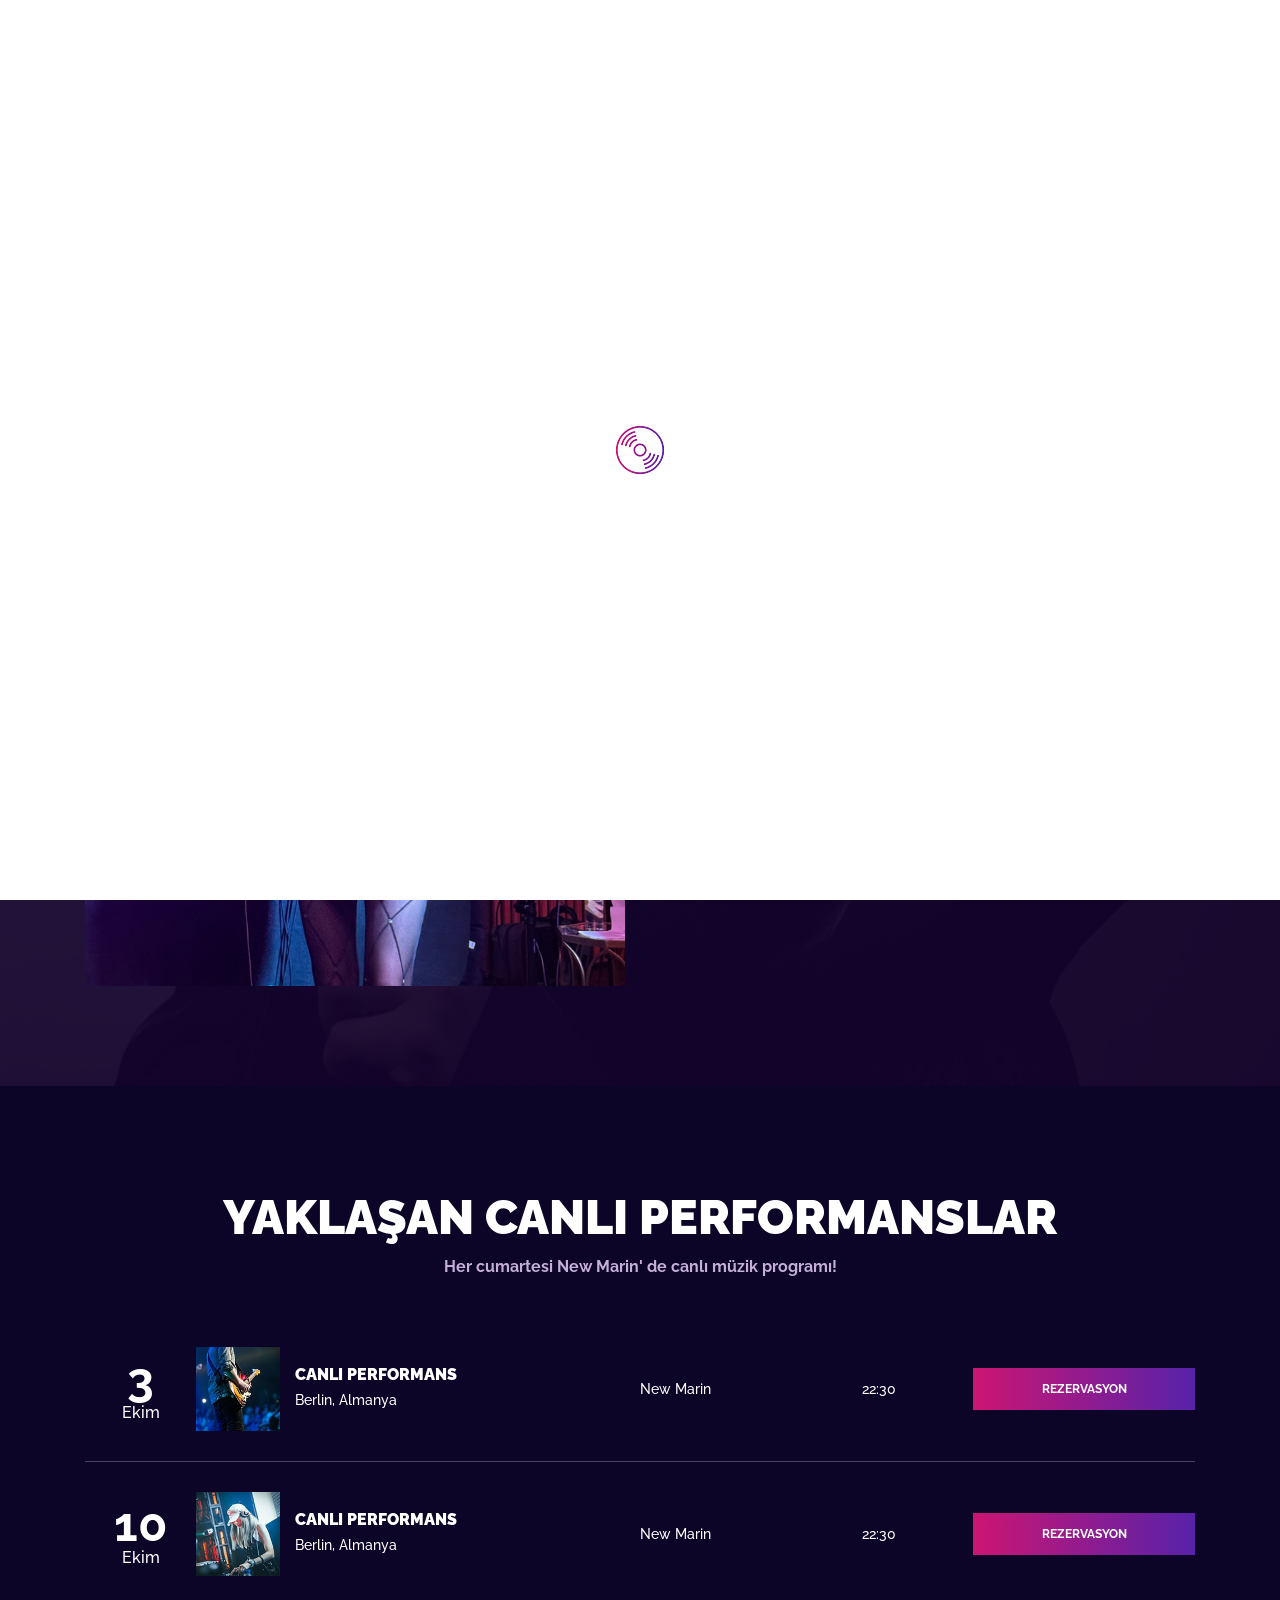
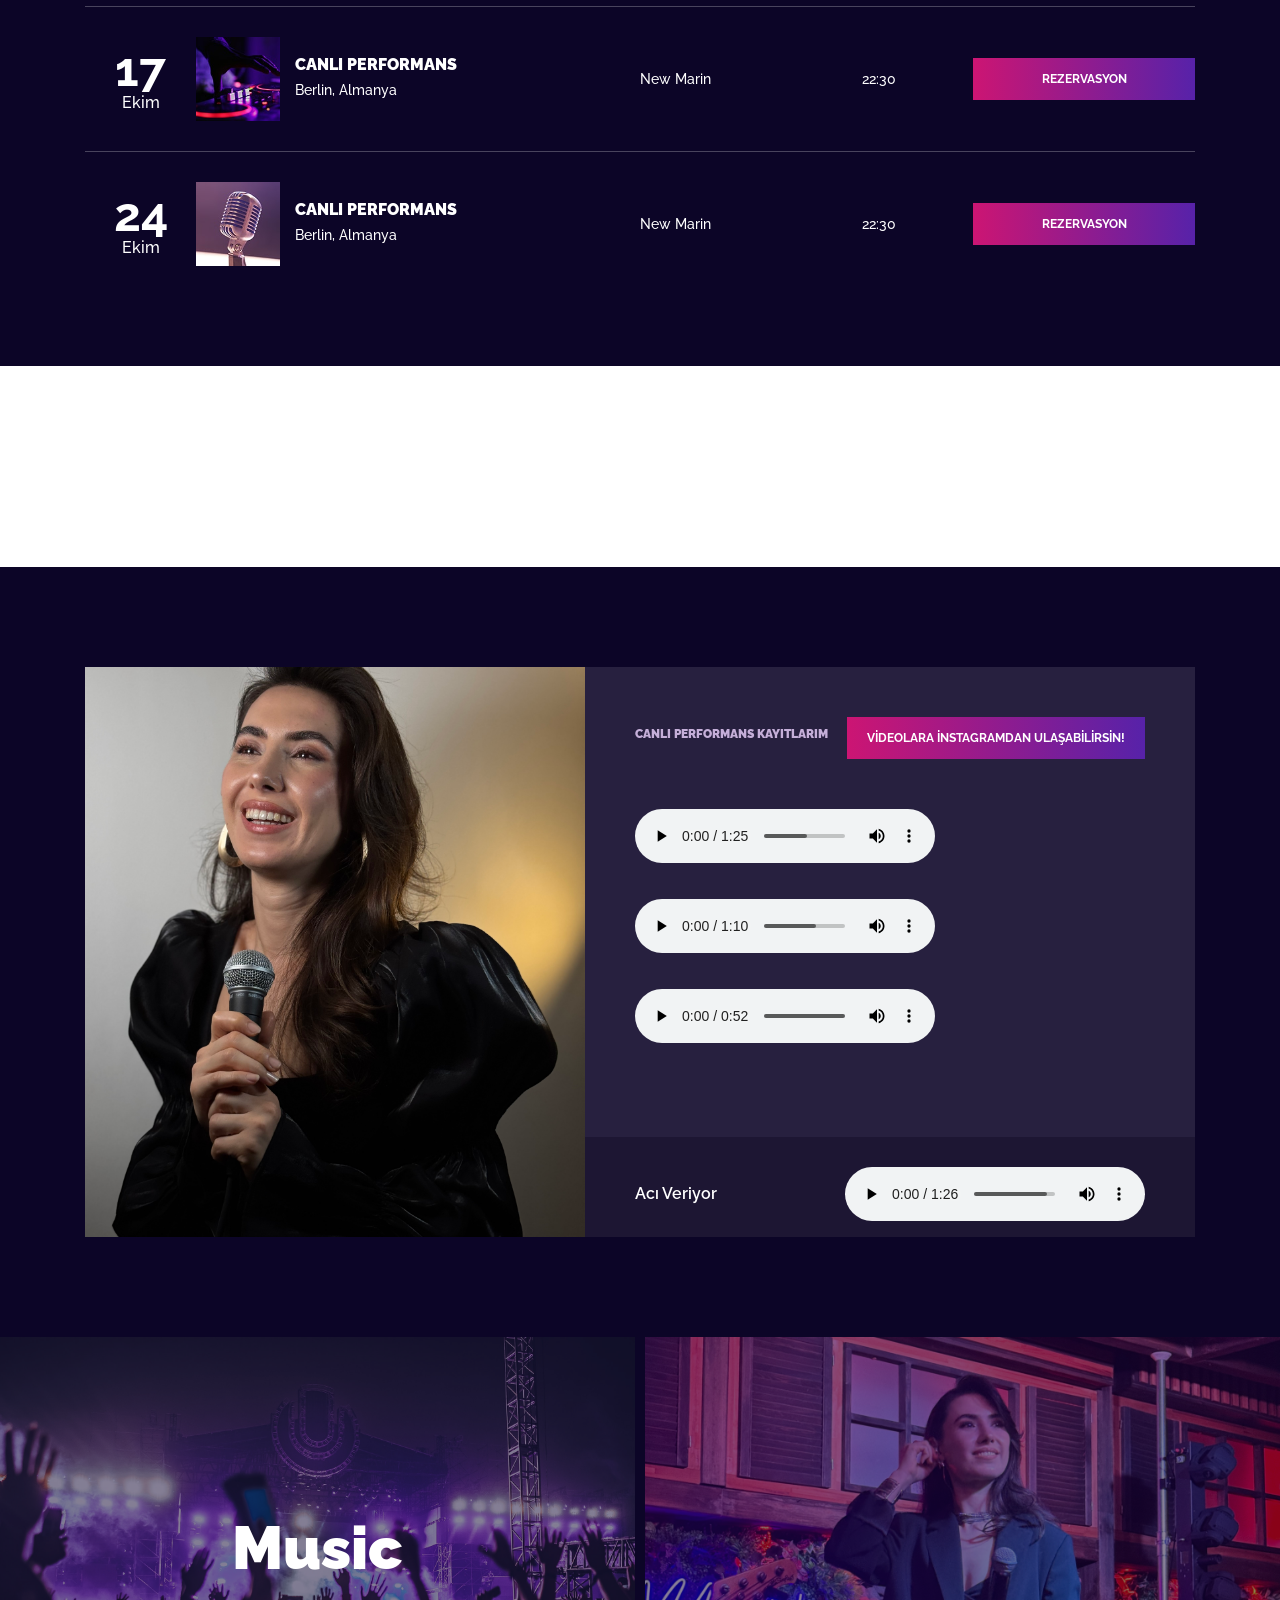
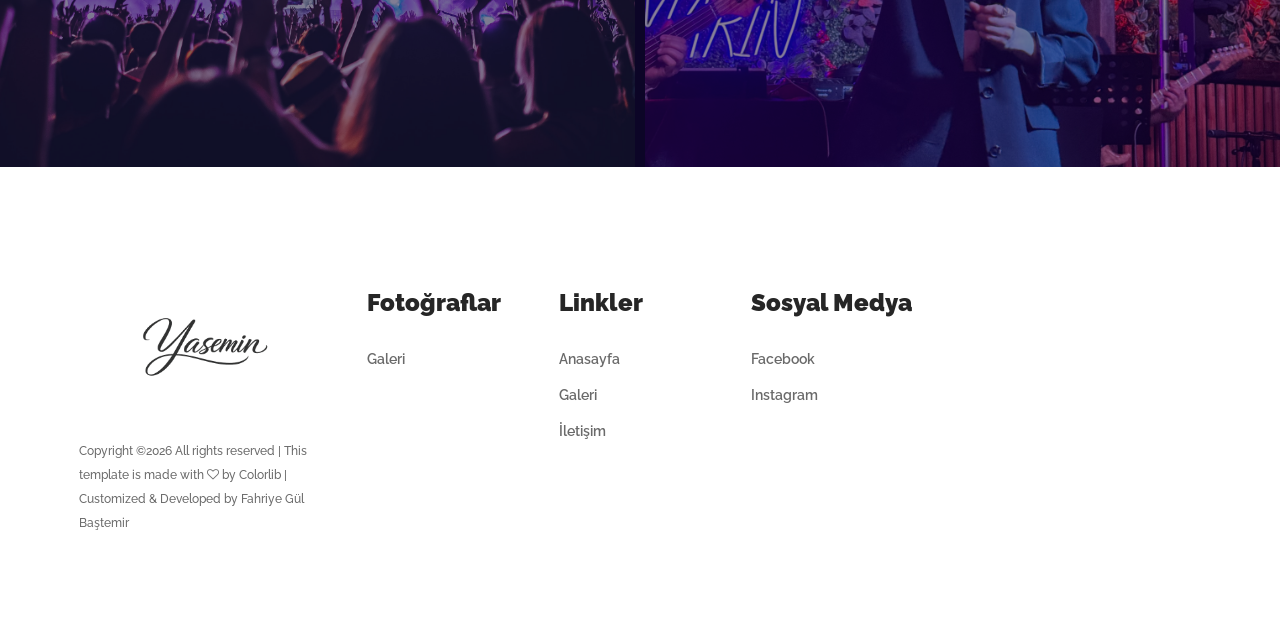
==== index.html @ b17994e8 "Update performance section." ====
<!DOCTYPE html>
<html lang="en">

<head>
    <meta charset="UTF-8">
    <meta name="description" content="">
    <meta http-equiv="X-UA-Compatible" content="IE=edge">
    <meta name="viewport" content="width=device-width, initial-scale=1, shrink-to-fit=no">
    <!-- The above 4 meta tags *must* come first in the head; any other head content must come *after* these tags -->

    <!-- Title -->
    <title>Yasemin - yaseminmusic.com</title>

    <!-- Favicon -->
    <link rel="icon" href="img/core-img/favicon.ico">

    <!-- Core Stylesheet -->
    <link rel="stylesheet" href="style.css">

</head>

<body>
    <!-- ##### Preloader ##### -->
    <div class="preloader d-flex align-items-center justify-content-center">
        <div class="circle-preloader">
            <img src="img/core-img/compact-disc.png" alt="">
        </div>
    </div>

    <!-- ##### Header Area Start ##### -->
    <header class="header-area">
        <!-- Navbar Area -->
        <div class="musica-main-menu">
            <div class="classy-nav-container breakpoint-off">
                <div class="container-fluid">
                    <!-- Menu -->
                    <nav class="classy-navbar justify-content-between" id="musicaNav">

                        <!-- Nav brand -->
                        <a href="index.html" class="nav-brand"><img src="img/core-img/logo.png" alt=""></a>

                        <!-- Navbar Toggler -->
                        <div class="classy-navbar-toggler">
                            <span class="navbarToggler"><span></span><span></span><span></span></span>
                        </div>

                        <!-- Menu -->
                        <div class="classy-menu">

                            <!-- close btn -->
                            <div class="classycloseIcon">
                                <div class="cross-wrap"><span class="top"></span><span class="bottom"></span></div>
                            </div>

                            <!-- Nav Start -->
                            <div class="classynav">
                                <ul>
                                    <li><a href="index.html">Anasayfa</a></li>                               
                                    <li><a href="gallery.html">Galeri</a></li>
                                    <li><a href="contact.html">İletişim</a></li>
                                </ul>

                                <!-- Social Button -->
                                <div class="top-social-info">
                                    <a href="https://www.facebook.com/share/1JrsDWELYU/?mibextid=wwXIfr" target="_blank"><i class="fa fa-facebook" aria-hidden="true"></i></a>
                                    <a href="#"><i class="fa fa-youtube" aria-hidden="true"></i></a>
                                    <a href="https://www.instagram.com/yaseminofficials?igsh=eW03cDE5azkxdW9x" target="_blank"><i class="fa fa-instagram" aria-hidden="true"></i></a>
                                </div>

                            </div>
                            <!-- Nav End -->
                        </div>
                    </nav>
                </div>
            </div>
        </div>
    </header>
    <!-- ##### Header Area End ##### -->

    <!-- ##### Hero Area Start ##### -->
    <section class="hero-area">
        <div class="hero-slides owl-carousel">

            <!-- Single Hero Slide -->
            <div class="single-hero-slide d-flex align-items-center justify-content-center">
                <!-- Slide Img -->
                <div class="slide-img bg-img"
     style="background-image: url(img/bg-img/bg-1.jpg); background-position: 50% 40%;">
</div>

              
                <!-- Big Text -->
                <h2 class="big-text">Yasemin</h2>
            </div>

            <!-- Single Hero Slide -->
            <div class="single-hero-slide d-flex align-items-center justify-content-center">
                <!-- Slide Img -->
                <div class="slide-img bg-img"
                style="background-image: url(img/bg-img/bg-2.jpg); background-position: 50% 10%;"></div>
            
                <!-- Big Text -->
                <h2 class="big-text">Yasemin</h2>
            </div>

            <!-- Single Hero Slide -->
            <div class="single-hero-slide d-flex align-items-center justify-content-center">
                <!-- Slide Img -->
                <div class="slide-img bg-img" style="background-image: url(img/bg-img/bg-3.jpg);"></div>
                <!-- Slide Content -->
                <div class="hero-slides-content text-center">
                    <p data-animation="fadeInUp" data-delay="300ms">yaseminmusic.com</p>
                </div>
                <!-- Big Text -->
                <h2 class="big-text">Yasemin</h2>
            </div>

        </div>
        <!-- bg gradients -->
        <div class="bg-gradients"></div>

        <!-- Slide Down -->
        <div class="slide-down" id="scrollDown">
            <h6>Slide Down</h6>
            <div class="line"></div>
        </div>
    </section>
    <!-- ##### Hero Area End ##### -->

    <!-- ##### About Us Area Start ##### -->
    <div class="about-us-area section-padding-100-0 bg-img bg-overlay" style="background-image: url(img/bg-img/bg-4.jpg);" id="about">
        <div class="container">
            <div class="row">
                <div class="col-12">
                    <div class="section-heading">
                        <h2>Bio</h2>
                        <h6>Müzik benim kendimi ifade etme biçimim <3</h6>
                    </div>
                </div>
            </div>

            <div class="row">
                <!-- About Thumbnail -->
                <div class="col-12 col-lg-6">
                    <div class="about-thumbnail mb-100">
                        <img src="img/bg-img/bg-5.jpg" alt="">
                    </div>
                </div>
                <!-- About Content -->
                <div class="col-12 col-lg-6">
                    <div class="about-content mb-100">
                     <h4>Selam! Ben Yasemin,</h4> 

                        <p>Küçüklüğümden beri şarkı söylemeyi seviyorum ve bu zamanla hayatımın en önemli parçası haline geldi. Uzun zamandır sahne alıyorum ve müzikle iç içe yaşıyorum.</p>
                        <p>Şu anda Almanya/Berlin’de sahne alıyorum ve farklı sahnelerde dinleyiciyle buluşmaya devam ediyorum. Sahnedeyken en çok sevdiğim şey, dinleyenlerle gerçekten bağ kurabilmek. Her sahne benim için farklı bir deneyim ve her seferinde aynı heyecanı yeniden hissediyorum.</p>
                        <p>Müzik, kendimi en iyi ifade edebildiğim yer ve bu yolculukta öğrenmeye, gelişmeye ve paylaşmaya devam ediyorum. Kim bilir, belki bir gün bir sahnede karşılaşırız. :)</p>
                        <img src="img/core-img/signature.png" alt="">
                    </div>
                </div>
            </div>
        </div>
    </div>
    <!-- ##### About Us Area End ##### -->

    <!-- ##### Upcoming Shows Area Start ##### -->
    <div class="upcoming-shows-area section-padding-100">
        <div class="container">
            <div class="row">
                <div class="col-12">
                    <div class="section-heading">
                        <h2>Yaklaşan Canlı Performanslar</h2>
                        <h6>Her cumartesi New Marin' de canlı müzik programı!</h6>
                    </div>
                </div>
            </div>

            <div class="row">
                <div class="col-12">
                    <!-- Upcoming Shows Content -->
                    <div class="upcoming-shows-content">

                        <!-- Single Upcoming Shows -->
                        <div class="single-upcoming-shows d-flex align-items-center flex-wrap">
                            <div class="shows-date">
                                <h2>3 <span>Ekim</span></h2>
                            </div>
                            <div class="shows-desc d-flex align-items-center">
                                <div class="shows-img">
                                    <img src="img/bg-img/s1.jpg" alt="">
                                </div>
                                <div class="shows-name">
                                    <h6>Canlı Performans</h6>
                                    <p>Berlin, Almanya</p>
                                </div>
                            </div>
                            <div class="shows-location">
                                <p>New Marin</p>
                            </div>
                            <div class="shows-time">
                                <p>22:30</p>
                            </div>
                            <div class="buy-tickets">
                                <a target="_blank" href="https://wa.me/491789739328" class="btn musica-btn">Rezervasyon</a>
                            </div>
                        </div>

                        <!-- Single Upcoming Shows -->
                        <div class="single-upcoming-shows d-flex align-items-center flex-wrap">
                            <div class="shows-date">
                                <h2>10 <span>Ekim</span></h2>
                            </div>
                            <div class="shows-desc d-flex align-items-center">
                                <div class="shows-img">
                                    <img src="img/bg-img/s2.jpg" alt="">
                                </div>
                                <div class="shows-name">
                                     <h6>Canlı Performans</h6>
                                    <p>Berlin, Almanya</p>
                                </div>
                            </div>
                            <div class="shows-location">
                                <p>New Marin</p>
                            </div>
                            <div class="shows-time">
                                <p>22:30</p>
                            </div>
                            <div class="buy-tickets">
                                <a target="_blank" href="https://wa.me/491789739328" class="btn musica-btn">Rezervasyon</a>
                            </div>
                        </div>

                        <!-- Single Upcoming Shows -->
                        <div class="single-upcoming-shows d-flex align-items-center flex-wrap">
                            <div class="shows-date">
                                <h2>17 <span>Ekim</span></h2>
                            </div>
                            <div class="shows-desc d-flex align-items-center">
                                <div class="shows-img">
                                    <img src="img/bg-img/s3.jpg" alt="">
                                </div>
                                <div class="shows-name">
                                     <h6>Canlı Performans</h6>
                                    <p>Berlin, Almanya</p>
                                </div>
                            </div>
                            <div class="shows-location">
                                <p>New Marin</p>
                            </div>
                            <div class="shows-time">
                                <p>22:30</p>
                            </div>
                            <div class="buy-tickets">
                                <a target="_blank" href="https://wa.me/491789739328" class="btn musica-btn">Rezervasyon</a>
                            </div>
                        </div>

                        <!-- Single Upcoming Shows -->
                        <div class="single-upcoming-shows d-flex align-items-center flex-wrap">
                            <div class="shows-date">
                                <h2>24 <span>Ekim</span></h2>
                            </div>
                            <div class="shows-desc d-flex align-items-center">
                                <div class="shows-img">
                                    <img src="img/bg-img/s4.jpg" alt="">
                                </div>
                                <div class="shows-name">
                                     <h6>Canlı Performans</h6>
                                    <p>Berlin, Almanya</p>
                                </div>
                            </div>
                            <div class="shows-location">
                                <p>New Marin</p>
                            </div>
                            <div class="shows-time">
                                <p>22:30</p>
                            </div>
                            <div class="buy-tickets">
                                <a target="_blank" href="https://wa.me/491789739328" class="btn musica-btn">Rezervasyon</a>
                            </div>
                        </div>

                    </div>
                </div>
            </div>
        </div>
    </div>
    <!-- ##### Upcoming Shows Area End ##### -->

    <!-- ##### Music Player Area Start ##### -->
    <div class="music-player-area section-padding-100">
        <div class="container-fluid">
            <div class="row">
                <div class="col-12">
                    <div class="music-player-slides owl-carousel">

                        <!-- Single Music Player -->
                        <div class="single-music-player">
                            <img src="img/bg-img/mp1.jpg" alt="">

                            <div class="music-info d-flex justify-content-between">
                                <div class="music-text">
                                    <h5>Yasemin Kaltar Baştemir</h5>
                                    <p>Acı Veriyor</p>
                                </div>
                                <div class="music-play-icon">
                                    <audio preload="auto" controls>
                                    <source src="audio/Acı_Veriyor.mp3">
                                </audio>
                                </div>
                            </div>
                        </div>

                        <!-- Single Music Player -->
                        <div class="single-music-player">
                            <img src="img/bg-img/mp2.jpg" alt="">

                            <div class="music-info d-flex justify-content-between">
                                <div class="music-text">
                                    <h5>Yasemin Kaltar Baştemir</h5>
                                    <p>Nerden Bileceksiniz</p>
                                </div>
                                <div class="music-play-icon">
                                    <audio preload="auto" controls>
                                    <source src="audio/Nerden_Bileceksiniz.mp3">
                                </audio>
                                </div>
                            </div>
                        </div>

                        <!-- Single Music Player -->
                        <div class="single-music-player">
                            <img src="img/bg-img/mp3.jpg" alt="">

                            <div class="music-info d-flex justify-content-between">
                                <div class="music-text">
                                    <h5>Yasemin Kaltar Baştemir</h5>
                                    <p>Gel Barışalım Artık</p>
                                </div>
                                <div class="music-play-icon">
                                    <audio preload="auto" controls>
                                    <source src="audio/Gel_Barisalim_Artik.mp3">
                                </audio>
                                </div>
                            </div>
                        </div>

                    </div>
                </div>
            </div>
        </div>
    </div>
    <!-- ##### Music Player Area End ##### -->

    <!-- ##### Featured Album Area Start ##### -->
    <div class="featured-album-area section-padding-100 clearfix">
        <div class="container">
            <div class="row">
                <div class="col-12">
                    <div class="featured-album-content d-flex flex-wrap">

                        <!-- Album Thumbnail -->
                        <div class="album-thumbnail h-100 bg-img" style="background-image: url(img/bg-img/bg-4.jpg);"></div>

                        <!-- Album Songs -->
                        <div class="album-songs h-100">

                            <!-- Album Info -->
                            <div class="album-info mb-50 d-flex flex-wrap align-items-center justify-content-between">
                                <div class="album-title">
                                    <h6>Canlı Performans Kayıtlarım</h6>
                                   
                                </div>
                                <div class="album-buy-now">
                                    <a href="https://www.instagram.com/yaseminofficials?utm_source=ig_web_button_share_sheet&stkn=ZDNlZDc0MzIxNw==" class="btn musica-btn">VİDEOLARA İNSTAGRAMDAN ULAŞABİLİRSİN!</a>
                                </div>
                            </div>

                            <div class="album-all-songs">

                                <!-- Music Playlist -->
                                <div class="music-playlist">
                                    <!-- Single Song -->
                                    <div class="single-music active">
                                        <h6>Gel Çarem</h6>
                                        <audio preload="auto" controls>
                                            <source src="audio/Gel_Carem.mp3">
                                        </audio>
                                    </div>

                                    <!-- Single Song -->
                                    <div class="single-music">
                                        <h6>El Adamı</h6>
                                        <audio preload="auto" controls>
                                            <source src="audio/El_Adamı.mp3">
                                        </audio>
                                    </div>

                                    <!-- Single Song -->
                                    <div class="single-music">
                                        <h6>Delikanlım</h6>
                                        <audio preload="auto" controls>
                                            <source src="audio/Delikanlım.mp3">
                                        </audio>
                                    </div>

                                    <!-- Single Song -->
                                    <div class="single-music">
                                        <h6>Ah İstanbul</h6>
                                        <audio preload="auto" controls>
                                            <source src="audio/Ah_Istanbul.mp3">
                                        </audio>
                                    </div>

                                    <!-- Single Song -->
                                    <div class="single-music">
                                        <h6>Ada Vapuru</h6>
                                        <audio preload="auto" controls>
                                            <source src="audio/Ada_Vapuru.mp3">
                                        </audio>
                                    </div>

                                    <!-- Single Song -->
                                    <div class="single-music">
                                        <h6>Gel Barışalım Artık</h6>
                                        <audio preload="auto" controls>
                                            <source src="audio/Gel_Barisalim_Artik.mp3">
                                        </audio>
                                    </div>
                                    <!-- Single Song -->
                                    <div class="single-music">
                                        <h6>Nerden Bileceksiniz</h6>
                                        <audio preload="auto" controls>
                                            <source src="audio/Nerden_Bileceksiniz.mp3">
                                        </audio>
                                    </div>

                                    <!-- Single Song -->
                                    <div class="single-music">
                                        <h6>Acı Veriyor</h6>
                                        <audio preload="auto" controls>
                                            <source src="audio/Acı_Veriyor.mp3">
                                        </audio>
                                    </div>

                                    <!-- Single Song -->
                                    <div class="single-music">
                                    
                                    </div>

                                    <!-- Single Song -->
                                    <div class="single-music">
                                        
                                    </div>

                                    <!-- Single Song -->
                                    <div class="single-music">
                                      
                                    </div>

                                    <!-- Single Song -->
                                    <div class="single-music">
                                       
                                    </div>
                                </div>
                            </div>

                            <!-- Now Playing -->
                            <div class="now-playing d-flex flex-wrap align-items-center justify-content-between">
                                <div class="songs-name">
                                    
                                    <h6>Acı Veriyor</h6>
                                </div>
                                <audio preload="auto" controls>
                                    <source src="audio/Acı_Veriyor.mp3">
                                </audio>
                            </div>

                        </div>
                    </div>
                </div>
            </div>
        </div>
    </div>
    <!-- ##### Featured Album Area End ##### -->

    <!-- ##### Music Artists Area Start ##### -->
    <div class="musica-music-artists-area d-flex flex-wrap clearfix">
        <!-- Music Search -->
        <div class="music-search bg-img bg-overlay2 wow fadeInUp" data-wow-delay="300ms" style="background-image: url(img/bg-img/bg-9.jpg);">
            <!-- Content -->
            <div class="music-search-content">
                <h2>Music</h2>
                
            </div>
        </div>

        <!-- Artists Search -->
        <div class="artists-search bg-img bg-overlay2 wow fadeInUp" data-wow-delay="600ms" style="background-image: url(img/bg-img/bg-1.jpg);">
         
        </div>
    </div>
    <!-- ##### Music Artists Area End ##### -->

    <!-- ##### Footer Area Start ##### -->
    <footer class="footer-area section-padding-100-0">
        <div class="container-fluid">
            <div class="row">

                <!-- Footer Widget Area -->
                <div class="col-12 col-md-6 col-xl-3">
                    <div class="footer-widget-area mb-100">
                        <a href="#"><img src="img/core-img/logo2.png" alt=""></a>
                       <p class="copywrite-text">
    <!-- Link back to Colorlib can't be removed. Template is licensed under CC BY 3.0. -->
    Copyright &copy;<script>document.write(new Date().getFullYear());</script>
    All rights reserved | This template is made with
    <i class="fa fa-heart-o" aria-hidden="true"></i> by
    <a href="https://colorlib.com" target="_blank">Colorlib</a>
    | Customized &amp; Developed by
    <a href="https://www.linkedin.com/in/fahriyebastemir"
       target="_blank"
       rel="noopener noreferrer">Fahriye Gül Baştemir</a>
    <!-- Link back to Colorlib can't be removed. Template is licensed under CC BY 3.0. -->
</p>
                    </div>
                </div>

                <!-- Footer Widget Area -->
                <div class="col-12 col-sm-4 col-xl-2">
                    <div class="footer-widget-area mb-100">
                        <div class="widget-title">
                            <h4>Fotoğraflar</h4>
                        </div>
                        <nav>
                            <ul class="footer-nav">
                                <li><a href="gallery.html">Galeri</a></li>
                             
                            </ul>
                        </nav>
                    </div>
                </div>

                <!-- Footer Widget Area -->
                <div class="col-12 col-sm-4 col-xl-2">
                    <div class="footer-widget-area mb-100">
                        <div class="widget-title">
                            <h4>Linkler</h4>
                        </div>
                        <nav>
                            <ul class="footer-nav">
                                <li><a href="index.html">Anasayfa</a></li>
                                <li><a href="gallery.html">Galeri</a></li>
                                <li><a href="contact.html">İletişim</a></li>
                                
                            </ul>
                        </nav>
                    </div>
                </div>

                <!-- Footer Widget Area -->
                <div class="col-12 col-sm-4 col-xl-2">
                    <div class="footer-widget-area mb-100">
                        <div class="widget-title">
                            <h4>Sosyal Medya</h4>
                        </div>
                        <nav>
                            <ul class="footer-nav">
                                <li><a href="https://www.facebook.com/yaseminkaltar1?mibextid=wwXIfr&rdid=EQlAkXFeZASsuU0P&share_url=https%3A%2F%2Fwww.facebook.com%2Fshare%2F1JrsDWELYU%2F%3Fmibextid%3DwwXIfr">Facebook</a></li>
                                <li><a href="https://www.instagram.com/yaseminofficials?igsh=eW03cDE5azkxdW9x">Instagram</a></li>
                            </ul>
                        </nav>
                    </div>
                </div>

                <!-- Footer Widget Area -->
                <div class="col-12 col-md-6 col-xl-3">
                    <div class="footer-widget-area mb-100">
                        <div class="widget-title">
                        </div>
                       
                    </div>
                </div>

            </div>
        </div>
    </footer>
    <!-- ##### Footer Area Start ##### -->

    <!-- ##### All Javascript Script ##### -->
    <!-- jQuery-2.2.4 js -->
    <script src="js/jquery/jquery-2.2.4.min.js"></script>
    <!-- Popper js -->
    <script src="js/bootstrap/popper.min.js"></script>
    <!-- Bootstrap js -->
    <script src="js/bootstrap/bootstrap.min.js"></script>
    <!-- All Plugins js -->
    <script src="js/plugins/plugins.js"></script>
    <!-- Active js -->
    <script src="js/active.js"></script>
</body>

</html>
---- style.css ----
/* [Master Stylesheet - v1.0] */
/* =========== Index of CSS ===========
:: 1.0 Import Fonts
:: 2.0 Import All CSS 
:: 3.0 Base CSS
    :: 3.1.0 Spacing
    :: 3.2.0 Height
    :: 3.3.0 Section Padding
    :: 3.4.0 Section Heading
    :: 3.5.0 Preloader
    :: 3.6.0 Miscellaneous
    :: 3.7.0 ScrollUp
    :: 3.8.0 Musica Button
:: 4.0 Header Area CSS
:: 5.0 Hero Slides Area
:: 6.0 About Us CSS
:: 7.0 Career Timeline CSS
:: 8.0 Upcoming Shows Area CSS
:: 9.0 Featured Shows Area CSS
:: 10.0 Search Your Shows Area CSS
:: 11.0 Music Player Area CSS
:: 12.0 Featured Album Area CSS
:: 13.0 Music Artists Area CSS
:: 14.0 Services Area CSS
:: 15.0 Footer Area CSS
:: 16.0 Breadcumb Area CSS
:: 17.0 CTA Area CSS
:: 18.0 Blog Area CSS
:: 19.0 Skills Area CSS
:: 20.0 Contact Area CSS
:: 21.0 Elements Area CSS
    :: 21.1.0 Single Cool Facts CSS
    :: 21.2.0 Accordians Area CSS
    :: 21.3.0 Tabs Area CSS
*/
/* :: 1.0 Import Fonts */
@import url("https://fonts.googleapis.com/css?family=Allura|Raleway:200,300,400,500,600,700,800,900");
/* :: 2.0 Import All CSS */
@import url(css/bootstrap.min.css);
@import url(css/classy-nav.css);
@import url(css/owl.carousel.min.css);
@import url(css/animate.css);
@import url(css/magnific-popup.css);
@import url(css/font-awesome.min.css);
@import url(css/audioplayer.css);
/* :: 3.0 Base CSS */
* {
  margin: 0;
  padding: 0; }

body {
  font-family: "Raleway", sans-serif;
  font-size: 14px; }

h1,
h2,
h3,
h4,
h5,
h6 {
  font-family: "Raleway", sans-serif;
  color: #262626;
  line-height: 1.3;
  font-weight: 700; }

p {
  font-family: "Raleway", sans-serif;
  color: #6a6a6a;
  font-size: 14px;
  line-height: 2;
  font-weight: 500; }

a,
a:hover,
a:focus {
  -webkit-transition-duration: 500ms;
  transition-duration: 500ms;
  text-decoration: none;
  outline: 0 solid transparent;
  color: #141414;
  font-weight: 600;
  font-size: 14px;
  font-family: "Raleway", sans-serif; }

ul,
ol {
  margin: 0; }
  ul li,
  ol li {
    list-style: none; }

img {
  height: auto;
  max-width: 100%; }

/* :: 3.1.0 Spacing */
.mt-15 {
  margin-top: 15px !important; }

.mt-30 {
  margin-top: 30px !important; }

.mt-50 {
  margin-top: 50px !important; }

.mt-70 {
  margin-top: 70px !important; }

.mt-100 {
  margin-top: 100px !important; }

.mb-15 {
  margin-bottom: 15px !important; }

.mb-30 {
  margin-bottom: 30px !important; }

.mb-50 {
  margin-bottom: 50px !important; }

.mb-70 {
  margin-bottom: 70px !important; }

.mb-100 {
  margin-bottom: 100px !important; }

.ml-15 {
  margin-left: 15px !important; }

.ml-30 {
  margin-left: 30px !important; }

.ml-50 {
  margin-left: 50px !important; }

.mr-15 {
  margin-right: 15px !important; }

.mr-30 {
  margin-right: 30px !important; }

.mr-50 {
  margin-right: 50px !important; }

/* :: 3.2.0 Height */
.height-400 {
  height: 400px !important; }

.height-500 {
  height: 500px !important; }

.height-600 {
  height: 600px !important; }

.height-700 {
  height: 700px !important; }

.height-800 {
  height: 800px !important; }

/* :: 3.3.0 Section Padding */
.section-padding-100 {
  padding-top: 100px;
  padding-bottom: 100px; }

.section-padding-100-0 {
  padding-top: 100px;
  padding-bottom: 0; }

.section-padding-0-100 {
  padding-top: 0;
  padding-bottom: 100px; }

.section-padding-100-70 {
  padding-top: 100px;
  padding-bottom: 70px; }

/* :: 3.4.0 Section Heading */
.section-heading {
  position: relative;
  z-index: 1;
  margin-bottom: 70px;
  text-align: center; }
  .section-heading h2 {
    font-size: 48px;
    color: #ffffff;
    text-transform: uppercase;
    font-weight: 900; }
    @media only screen and (min-width: 992px) and (max-width: 1199px) {
      .section-heading h2 {
        font-size: 40px; } }
    @media only screen and (min-width: 768px) and (max-width: 991px) {
      .section-heading h2 {
        font-size: 36px; } }
    @media only screen and (max-width: 767px) {
      .section-heading h2 {
        font-size: 24px; } }
  .section-heading h6 {
    font-size: 16px;
    margin-bottom: 0;
    color: #c5afd9; }
  .section-heading.dark h2 {
    color: #262626; }
  .section-heading.dark h6 {
    color: #c1c1c1; }

/* :: 3.5.0 Preloader */
.preloader {
  background-color: #ffffff;
  width: 100%;
  height: 100%;
  position: fixed;
  top: 0;
  left: 0;
  right: 0;
  z-index: 9999; }
  .preloader .circle-preloader {
    -webkit-animation: spin 900ms infinite linear;
    animation: spin 900ms infinite linear; }
@-webkit-keyframes spin {
  100% {
    -webkit-transform: rotate(360deg);
    transform: rotate(360deg); } }
@keyframes spin {
  100% {
    -webkit-transform: rotate(360deg);
    transform: rotate(360deg); } }
/* :: 3.6.0 Miscellaneous */
.bg-img {
  background-position: center center;
  background-size: cover;
  background-repeat: no-repeat; }

.bg-white {
  background-color: #ffffff !important; }

.bg-dark {
  background-color: #000000 !important; }

.bg-transparent {
  background-color: transparent !important; }

.font-bold {
  font-weight: 700; }

.font-light {
  font-weight: 300; }

.bg-overlay {
  position: relative;
  z-index: 2;
  background-position: center center;
  background-size: cover; }
  .bg-overlay::after {
    background-color: rgba(21, 4, 48, 0.89);
    position: absolute;
    z-index: -1;
    top: 0;
    left: 0;
    width: 100%;
    height: 100%;
    content: ""; }

.bg-overlay2 {
  position: relative;
  z-index: 2;
  background-position: center center;
  background-size: cover; }
  .bg-overlay2::after {
    background-color: rgba(21, 4, 48, 0.5);
    position: absolute;
    z-index: -1;
    top: 0;
    left: 0;
    width: 100%;
    height: 100%;
    content: ""; }

.bg-fixed {
  background-attachment: fixed !important; }

.bg-gradients {
  position: relative;
  z-index: 1;
  width: 100%;
  height: 5px;
  background: #cc1573;
  background: -webkit-linear-gradient(to right, #cc1573, #5722a9);
  background: linear-gradient(to right, #cc1573, #5722a9); }

/* :: 3.7.0 ScrollUp */
#scrollUp {
  background: #cc1573;
  background: -webkit-linear-gradient(to right, #cc1573, #5722a9);
  background: linear-gradient(to right, #cc1573, #5722a9);
  border-radius: 0;
  bottom: 50px;
  box-shadow: 0 2px 6px 0 rgba(0, 0, 0, 0.3);
  color: #ffffff;
  font-size: 24px;
  height: 40px;
  line-height: 40px;
  right: 50px;
  text-align: center;
  width: 40px;
  -webkit-transition-duration: 500ms;
  transition-duration: 500ms; }

/* :: 3.8.0 Musica Button */
.musica-btn {
  background: #cc1573;
  background: -webkit-linear-gradient(to right, #cc1573, #5722a9);
  background: linear-gradient(to right, #cc1573, #5722a9);
  -webkit-transition-duration: 500ms;
  transition-duration: 500ms;
  position: relative;
  z-index: 1;
  display: inline-block;
  min-width: 133px;
  height: 42px;
  color: #ffffff;
  border: none;
  border-radius: 0;
  padding: 0 20px;
  font-size: 12px;
  line-height: 42px;
  font-weight: 700;
  text-transform: uppercase; }
  .musica-btn:hover, .musica-btn:focus {
    font-size: 12px;
    font-weight: 700;
    box-shadow: 0 0 50px 0 rgba(0, 0, 0, 0.3);
    color: #ffffff; }
  .musica-btn.btn-2 {
    background: #262626; }
    .musica-btn.btn-2:hover, .musica-btn.btn-2:focus {
      background: #bd177a;
      box-shadow: none;
      color: #ffffff; }
  .musica-btn.btn-3 {
    color: #bd177a;
    line-height: 42px;
    padding: 0 15px;
    width: 133px;
    height: 42px;
    border-left: 3px solid #cc1573;
    border-right: 3px solid #5722a9;
    background-position: 0 0, 0 100%;
    background-repeat: no-repeat;
    background-size: 100% 3px;
    background-image: -webkit-linear-gradient(left, #cc1573 0%, #5722a9 100%), -webkit-linear-gradient(left, #cc1573 0%, #5722a9 100%);
    background-image: linear-gradient(to right, #cc1573 0%, #5722a9 100%), linear-gradient(to right, #cc1573 0%, #5722a9 100%); }
    .musica-btn.btn-3::after {
      -webkit-transition-duration: 750ms;
      transition-duration: 750ms;
      color: #ffffff;
      background: #cc1573;
      background: -webkit-linear-gradient(to right, #cc1573, #5722a9);
      background: -webkit-linear-gradient(left, #cc1573, #5722a9);
      background: linear-gradient(to right, #cc1573, #5722a9);
      content: '';
      position: absolute;
      width: 100%;
      height: 100%;
      top: 0;
      left: 0;
      z-index: -1;
      opacity: 0;
      visibility: hidden; }
    .musica-btn.btn-3:hover, .musica-btn.btn-3:focus {
      box-shadow: none;
      color: #ffffff; }
    .musica-btn.btn-3:hover::after, .musica-btn.btn-3:focus::after {
      opacity: 1;
      visibility: visible; }

/* :: 4.0 Header Area CSS */
.header-area {
  position: absolute;
  z-index: 100;
  width: 100%;
  top: 30px;
  left: 0;
  z-index: 1000; }
  .header-area .musica-main-menu {
    position: relative;
    width: 100%;
    height: 85px;
    background-color: transparent;
    padding: 0 5%; }
    @media only screen and (max-width: 767px) {
      .header-area .musica-main-menu {
        height: 70px; } }
    .header-area .musica-main-menu .classy-nav-container {
      background-color: transparent; }
    .header-area .musica-main-menu .classy-navbar {
      background-color: transparent;
      height: 85px;
      padding: 0; }
      @media only screen and (max-width: 767px) {
        .header-area .musica-main-menu .classy-navbar {
          height: 70px; } }
      .header-area .musica-main-menu .classy-navbar .classynav ul li a {
        font-weight: 600;
        text-transform: capitalize;
        color: #ffffff;
        font-size: 16px; }
        @media only screen and (min-width: 992px) and (max-width: 1199px) {
          .header-area .musica-main-menu .classy-navbar .classynav ul li a {
            font-size: 14px;
            padding: 0 10px; } }
        .header-area .musica-main-menu .classy-navbar .classynav ul li a:hover, .header-area .musica-main-menu .classy-navbar .classynav ul li a:focus {
          color: #bd177a; }
        @media only screen and (min-width: 768px) and (max-width: 991px) {
          .header-area .musica-main-menu .classy-navbar .classynav ul li a {
            background-color: #0c0527; } }
        @media only screen and (max-width: 767px) {
          .header-area .musica-main-menu .classy-navbar .classynav ul li a {
            background-color: #0c0527; } }
      .header-area .musica-main-menu .classy-navbar .classynav ul li.megamenu-item > a::after,
      .header-area .musica-main-menu .classy-navbar .classynav ul li.has-down > a::after {
        color: #ffffff; }
      .header-area .musica-main-menu .classy-navbar .classynav ul li ul li a {
        color: #262626; }
        @media only screen and (min-width: 992px) and (max-width: 1199px) {
          .header-area .musica-main-menu .classy-navbar .classynav ul li ul li a {
            padding: 0 15px; } }
        @media only screen and (min-width: 768px) and (max-width: 991px) {
          .header-area .musica-main-menu .classy-navbar .classynav ul li ul li a {
            color: #ffffff; } }
        @media only screen and (max-width: 767px) {
          .header-area .musica-main-menu .classy-navbar .classynav ul li ul li a {
            color: #ffffff; } }
    .header-area .musica-main-menu .top-social-info {
      margin-left: 70px; }
      @media only screen and (min-width: 992px) and (max-width: 1199px) {
        .header-area .musica-main-menu .top-social-info {
          margin-left: 40px; } }
      @media only screen and (min-width: 768px) and (max-width: 991px) {
        .header-area .musica-main-menu .top-social-info {
          margin-left: 0;
          margin-top: 30px; } }
      @media only screen and (max-width: 767px) {
        .header-area .musica-main-menu .top-social-info {
          margin-left: 0;
          margin-top: 30px; } }
      .header-area .musica-main-menu .top-social-info a {
        display: inline-block;
        color: #ffffff;
        padding: 0 10px;
        font-size: 14px; }
        @media only screen and (min-width: 992px) and (max-width: 1199px) {
          .header-area .musica-main-menu .top-social-info a {
            padding: 0 5px; } }
  .header-area .is-sticky .musica-main-menu {
    position: fixed;
    width: 100%;
    height: 85px;
    top: 0;
    left: 0;
    z-index: 9999;
    background-color: #0c0527;
    box-shadow: 0 5px 50px 15px rgba(0, 0, 0, 0.2); }
    @media only screen and (max-width: 767px) {
      .header-area .is-sticky .musica-main-menu {
        height: 70px; } }

.classy-navbar .nav-brand {
  max-width: 130px; }

@media only screen and (min-width: 768px) and (max-width: 991px) {
  .breakpoint-on .classy-navbar .classy-menu {
    background-color: #0c0527; } }
@media only screen and (max-width: 767px) {
  .breakpoint-on .classy-navbar .classy-menu {
    background-color: #0c0527; } }

@media only screen and (min-width: 768px) and (max-width: 991px) {
  .classynav ul li .megamenu .single-mega.cn-col-4 {
    padding: 0; } }
@media only screen and (max-width: 767px) {
  .classynav ul li .megamenu .single-mega.cn-col-4 {
    padding: 0; } }

.classycloseIcon .cross-wrap span {
  background: #ffffff; }

/* :: 5.0 Hero Slides Area */
.hero-area {
  position: relative;
  z-index: 1; }

.slide-down {
  position: absolute;
  bottom: 15px;
  z-index: 100;
  left: 50%;
  -webkit-transform: translateX(-50%);
  transform: translateX(-50%);
  cursor: pointer; }
  .slide-down h6 {
    font-size: 16px;
    color: #ffffff;
    font-weight: 600;
    margin-bottom: 15px; }
  .slide-down .line {
    width: 3px;
    height: 60px;
    margin: 0 auto;
    background-color: #ffffff;
    -webkit-animation: slide_down 2s linear infinite;
    animation: slide_down 2s linear infinite; }

@-webkit-keyframes slide_down {
  0% {
    opacity: 1; }
  50% {
    opacity: 0; }
  100% {
    opacity: 1; } }
@keyframes slide_down {
  0% {
    opacity: 1; }
  50% {
    opacity: 0; }
  100% {
    opacity: 1; } }
.hero-slides {
  position: relative;
  z-index: 1; }

.single-hero-slide {
  width: 100%;
  height: 950px;
  position: relative;
  z-index: 1;
  padding: 0 30px;
  overflow: hidden; }
  @media only screen and (min-width: 992px) and (max-width: 1199px) {
    .single-hero-slide {
      height: 700px; } }
  @media only screen and (min-width: 768px) and (max-width: 991px) {
    .single-hero-slide {
      height: 650px; } }
  @media only screen and (max-width: 767px) {
    .single-hero-slide {
      height: 600px; } }
  .single-hero-slide::after {
    position: absolute;
    width: 100%;
    height: 100%;
    z-index: -5;
    top: 0;
    left: 0;
    background-color: rgba(0, 0, 0, 0.5);
    content: ''; }
  .single-hero-slide .slide-img {
    position: absolute;
    width: 100%;
    height: 100%;
    z-index: -10;
    left: 0;
    right: 0;
    top: 0;
    bottom: 0; }
  .single-hero-slide .big-text {
    position: absolute;
    color: rgba(255, 255, 255, 0.1);
    font-size: 600px;
    z-index: -10;
    margin-bottom: 0; }
    @media only screen and (min-width: 992px) and (max-width: 1199px) {
      .single-hero-slide .big-text {
        font-size: 350px; } }
    @media only screen and (min-width: 768px) and (max-width: 991px) {
      .single-hero-slide .big-text {
        font-size: 300px; } }
    @media only screen and (max-width: 767px) {
      .single-hero-slide .big-text {
        font-size: 120px; } }
  .single-hero-slide .hero-slides-content {
    display: inline-block; }
    .single-hero-slide .hero-slides-content h2 {
      position: relative;
      z-index: 1;
      font-size: 172px;
      color: #ffffff;
      margin-bottom: 0;
      font-weight: 600;
      text-shadow: 18px 0 0 rgba(255, 45, 109, 0.2);
      display: inline-block; }
      @media only screen and (min-width: 768px) and (max-width: 991px) {
        .single-hero-slide .hero-slides-content h2 {
          font-size: 130px; } }
      @media only screen and (max-width: 767px) {
        .single-hero-slide .hero-slides-content h2 {
          font-size: 60px; } }
      .single-hero-slide .hero-slides-content h2 span {
        position: absolute;
        top: 0;
        left: -18px;
        font-size: 172px;
        color: rgba(132, 57, 255, 0.2);
        margin-bottom: 0;
        font-weight: 600;
        text-shadow: none;
        z-index: -5; }
        @media only screen and (min-width: 768px) and (max-width: 991px) {
          .single-hero-slide .hero-slides-content h2 span {
            font-size: 130px; } }
        @media only screen and (max-width: 767px) {
          .single-hero-slide .hero-slides-content h2 span {
            font-size: 60px; } }
    .single-hero-slide .hero-slides-content p {
      text-align: right;
      font-size: 60px;
      margin-top: -70px;
      color: #ffffff;
      font-family: "Allura", cursive; }
      @media only screen and (max-width: 767px) {
        .single-hero-slide .hero-slides-content p {
          font-size: 30px;
          margin-top: -20px; } }

.hero-slides .owl-item.active .single-hero-slide .slide-img {
  -webkit-animation: slide 15s linear infinite;
  animation: slide 15s linear infinite; }

@-webkit-keyframes slide {
  0% {
    -webkit-transform: scale(1);
    transform: scale(1); }
  50% {
    -webkit-transform: scale(1.3);
    transform: scale(1.3); }
  100% {
    -webkit-transform: scale(1);
    transform: scale(1); } }
@keyframes slide {
  0% {
    -webkit-transform: scale(1);
    transform: scale(1); }
  50% {
    -webkit-transform: scale(1.3);
    transform: scale(1.3); }
  100% {
    -webkit-transform: scale(1);
    transform: scale(1); } }
/* :: 6.0 About Us CSS */
.about-content h4 {
  color: #ffffff;
  margin-bottom: 50px; }
.about-content p {
  color: #ffffff; }

.about--content h4 {
  margin-bottom: 35px; }
.about--content .key-notes {
  position: relative;
  z-index: 1;
  margin-top: 50px; }
  .about--content .key-notes li {
    font-weight: 600;
    font-size: 15px;
    color: #6a6a6a;
    margin: 20px 0;
    display: -webkit-box;
    display: -ms-flexbox;
    display: flex; }
    .about--content .key-notes li .check {
      margin-right: 10px;
      -webkit-box-flex: 0;
      -ms-flex: 0 0 30px;
      flex: 0 0 30px;
      max-width: 30px;
      width: 30px; }

/* :: 7.0 Career Timeline CSS */
.career-timeline-area {
  position: relative;
  z-index: 1;
  background-color: #0c0527; }
  .career-timeline-area .first-img {
    position: absolute;
    z-index: -5;
    bottom: 0;
    left: 0; }
  .career-timeline-area .second-img {
    position: absolute;
    z-index: -5;
    right: 0;
    top: 100px; }

.single-timeline-area {
  position: relative;
  z-index: 1;
  margin-bottom: 50px; }
  .single-timeline-area:last-child {
    margin-bottom: 0; }
  .single-timeline-area:nth-child(even) {
    margin-left: 20%; }
    @media only screen and (max-width: 767px) {
      .single-timeline-area:nth-child(even) {
        margin-left: 10%; } }
  .single-timeline-area .timeline-date {
    -webkit-box-flex: 0;
    -ms-flex: 0 0 120px;
    flex: 0 0 120px;
    max-width: 120px;
    width: 120px; }
    @media only screen and (max-width: 767px) {
      .single-timeline-area .timeline-date {
        -webkit-box-flex: 0;
        -ms-flex: 0 0 90px;
        flex: 0 0 90px;
        max-width: 90px;
        width: 90px; } }
    .single-timeline-area .timeline-date h2 {
      font-size: 48px;
      line-height: 1;
      text-align: center;
      color: #bd177a; }
      .single-timeline-area .timeline-date h2 span {
        display: block;
        font-size: 16px;
        color: #ffffff;
        font-weight: 500; }
  .single-timeline-area .timeline-content {
    margin-top: 45px; }
    .single-timeline-area .timeline-content h5 {
      font-size: 18px;
      font-weight: 900;
      color: #ffffff;
      text-transform: uppercase;
      margin-bottom: 15px; }
    .single-timeline-area .timeline-content p {
      margin-bottom: 0;
      color: rgba(255, 255, 255, 0.7); }

.timeline-btn a:hover, .timeline-btn a:focus {
  box-shadow: 0 0 60px rgba(255, 255, 255, 0.5); }

/* :: 8.0 Upcoming Shows Area CSS */
.upcoming-shows-area {
  position: relative;
  z-index: 1;
  background-color: #0c0527; }

.single-upcoming-shows {
  position: relative;
  z-index: 1;
  border-bottom: 1px solid #49445d;
  padding: 30px 0; }
  .single-upcoming-shows:first-child {
    padding-top: 0; }
  .single-upcoming-shows:last-child {
    padding-bottom: 0;
    border-bottom: none; }
  .single-upcoming-shows .shows-date {
    -webkit-box-flex: 0;
    -ms-flex: 0 0 10%;
    flex: 0 0 10%;
    max-width: 10%;
    width: 10%; }
    @media only screen and (max-width: 767px) {
      .single-upcoming-shows .shows-date {
        -webkit-box-flex: 0;
        -ms-flex: 0 0 100%;
        flex: 0 0 100%;
        max-width: 100%;
        width: 100%;
        margin-bottom: 30px; } }
    .single-upcoming-shows .shows-date h2 {
      font-size: 48px;
      color: #ffffff;
      text-align: center;
      margin-bottom: 0;
      line-height: 1; }
      .single-upcoming-shows .shows-date h2 span {
        font-size: 16px;
        color: #ffffff;
        font-weight: 500;
        display: block;
        line-height: 1.3; }
      @media only screen and (min-width: 768px) and (max-width: 991px) {
        .single-upcoming-shows .shows-date h2 {
          font-size: 36px; } }
  .single-upcoming-shows .shows-desc {
    -webkit-box-flex: 0;
    -ms-flex: 0 0 40%;
    flex: 0 0 40%;
    max-width: 40%;
    width: 40%; }
    @media only screen and (max-width: 767px) {
      .single-upcoming-shows .shows-desc {
        -webkit-box-flex: 0;
        -ms-flex: 0 0 100%;
        flex: 0 0 100%;
        max-width: 100%;
        width: 100%;
        margin-bottom: 30px; } }
    .single-upcoming-shows .shows-desc .shows-img {
      -webkit-box-flex: 0;
      -ms-flex: 0 0 84px;
      flex: 0 0 84px;
      max-width: 84px;
      width: 84px;
      margin-right: 15px; }
      @media only screen and (min-width: 768px) and (max-width: 991px) {
        .single-upcoming-shows .shows-desc .shows-img {
          -webkit-box-flex: 0;
          -ms-flex: 0 0 60px;
          flex: 0 0 60px;
          max-width: 60px;
          width: 60px; } }
    .single-upcoming-shows .shows-desc .shows-name h6 {
      font-weight: 900;
      color: #ffffff;
      text-transform: uppercase;
      margin-bottom: 0; }
      @media only screen and (min-width: 768px) and (max-width: 991px) {
        .single-upcoming-shows .shows-desc .shows-name h6 {
          font-size: 13px; } }
    .single-upcoming-shows .shows-desc .shows-name p {
      margin-bottom: 0;
      color: #ffffff; }
  .single-upcoming-shows .shows-location {
    -webkit-box-flex: 0;
    -ms-flex: 0 0 20%;
    flex: 0 0 20%;
    max-width: 20%;
    width: 20%; }
    @media only screen and (max-width: 767px) {
      .single-upcoming-shows .shows-location {
        -webkit-box-flex: 0;
        -ms-flex: 0 0 50%;
        flex: 0 0 50%;
        max-width: 50%;
        width: 50%;
        margin-bottom: 30px;
        text-align: center; } }
    .single-upcoming-shows .shows-location p {
      margin-bottom: 0;
      color: #ffffff; }
  .single-upcoming-shows .shows-time {
    -webkit-box-flex: 0;
    -ms-flex: 0 0 10%;
    flex: 0 0 10%;
    max-width: 10%;
    width: 10%; }
    @media only screen and (max-width: 767px) {
      .single-upcoming-shows .shows-time {
        -webkit-box-flex: 0;
        -ms-flex: 0 0 50%;
        flex: 0 0 50%;
        max-width: 50%;
        width: 50%;
        margin-bottom: 30px;
        text-align: center; } }
    .single-upcoming-shows .shows-time p {
      margin-bottom: 0;
      color: #ffffff; }
  .single-upcoming-shows .buy-tickets {
    -webkit-box-flex: 0;
    -ms-flex: 0 0 20%;
    flex: 0 0 20%;
    max-width: 20%;
    width: 20%; }
    @media only screen and (max-width: 767px) {
      .single-upcoming-shows .buy-tickets {
        -webkit-box-flex: 0;
        -ms-flex: 0 0 100%;
        flex: 0 0 100%;
        max-width: 100%;
        width: 100%; } }
    .single-upcoming-shows .buy-tickets p {
      margin-bottom: 0;
      color: #ffffff; }
    .single-upcoming-shows .buy-tickets a {
      display: block; }
      .single-upcoming-shows .buy-tickets a:hover, .single-upcoming-shows .buy-tickets a:focus {
        box-shadow: 0 0 60px rgba(255, 255, 255, 0.5); }

/* :: 9.0 Featured Shows Area CSS */
.single-featured-shows {
  position: relative;
  z-index: 1;
  overflow: hidden;
  aspect-ratio: 3 / 4; }
  .single-featured-shows img {
    display: block;
    width: 100%;
    height: 100%;
    object-fit: cover;
    object-position: center;
    -webkit-transition-duration: 800ms;
    transition-duration: 800ms; }
  .single-featured-shows .featured-shows-content {
    -webkit-transition-duration: 800ms;
    transition-duration: 800ms;
    position: absolute;
    background-color: #ffffff;
    width: calc(100% - 40px);
    bottom: 20px;
    left: 20px;
    z-index: 99; }
    .single-featured-shows .featured-shows-content .shows-text {
      padding: 20px 24px 10px 24px; }
      .single-featured-shows .featured-shows-content .shows-text h4 {
        -webkit-transition-duration: 500ms;
        transition-duration: 500ms;
        font-weight: 900;
        margin-bottom: 0;
        line-height: 1; }
      .single-featured-shows .featured-shows-content .shows-text p {
        color: #72728c;
        font-style: italic;
        font-size: 14px;
        margin-bottom: 4px; }
      .single-featured-shows .featured-shows-content .shows-text .buy-tickets-btn {
        display: block;
        color: #181818;
        font-size: 14px;
        margin-bottom: 0;
        text-decoration: underline;
        font-style: italic;
        font-weight: 700;
        text-decoration-color: #6a6a6a; }
        .single-featured-shows .featured-shows-content .shows-text .buy-tickets-btn:hover, .single-featured-shows .featured-shows-content .shows-text .buy-tickets-btn:focus {
          color: #bd177a; }
  .single-featured-shows:hover img {
    -webkit-transform: scale(1.1);
    transform: scale(1.1); }
  .single-featured-shows:hover .featured-shows-content {
    bottom: 50px; }
    .single-featured-shows:hover .featured-shows-content .shows-text h4 {
      color: #bd177a; }

.featured-shows-slides {
  position: relative;
  z-index: 1; }
  .featured-shows-slides .owl-prev,
  .featured-shows-slides .owl-next {
    -webkit-transition-duration: 500ms;
    transition-duration: 500ms;
    background: #f3f3f3;
    width: 40px;
    height: 40px;
    font-size: 22px;
    color: #262626;
    line-height: 40px;
    text-align: center;
    position: absolute;
    top: 50%;
    left: -20px;
    margin-top: -20px; }
    @media only screen and (max-width: 767px) {
      .featured-shows-slides .owl-prev,
      .featured-shows-slides .owl-next {
        left: 0; } }
    .featured-shows-slides .owl-prev:hover,
    .featured-shows-slides .owl-next:hover {
      background: #cc1573;
      background: -webkit-linear-gradient(to right, #cc1573, #5722a9);
      background: linear-gradient(to right, #cc1573, #5722a9);
      color: #ffffff; }
  .featured-shows-slides .owl-next {
    left: auto;
    right: -20px; }
    @media only screen and (max-width: 767px) {
      .featured-shows-slides .owl-next {
        right: 0; } }

/* :: 10.0 Search Your Shows Area CSS */
.search-your-shows-area {
  position: relative;
  z-index: 1;
  width: 100%; }

.search-your-shows-content {
  position: relative;
  z-index: 1;
  margin: 200px 7% 250px 7%;
  padding: 60px 30px;
  background: #cc1573;
  background: -webkit-linear-gradient(to right, #cc1573, #5722a9);
  background: linear-gradient(to right, #cc1573, #5722a9);
  opacity: 0.8; }
  @media only screen and (min-width: 992px) and (max-width: 1199px) {
    .search-your-shows-content {
      margin: 50px 5% 100px 5%; } }
  @media only screen and (min-width: 768px) and (max-width: 991px) {
    .search-your-shows-content {
      margin: 50px 3% 50px 3%;
      padding: 40px 15px; } }
  @media only screen and (max-width: 767px) {
    .search-your-shows-content {
      margin: 0 5%;
      padding: 30px 15px; } }
  .search-your-shows-content h2 {
    font-size: 48px;
    color: #ffffff;
    font-weight: 900;
    text-transform: uppercase;
    text-align: center;
    margin-bottom: 50px; }
    @media only screen and (min-width: 768px) and (max-width: 991px) {
      .search-your-shows-content h2 {
        font-size: 36px; } }
    @media only screen and (max-width: 767px) {
      .search-your-shows-content h2 {
        font-size: 30px; } }
  .search-your-shows-content .search-form .form-control {
    padding: 0 20px;
    height: 50px;
    background-color: #ffffff;
    border-radius: 0;
    font-size: 14px;
    font-style: italic;
    border: none;
    width: 170px; }
    @media only screen and (min-width: 992px) and (max-width: 1199px) {
      .search-your-shows-content .search-form .form-control {
        width: 140px; } }
    @media only screen and (min-width: 768px) and (max-width: 991px) {
      .search-your-shows-content .search-form .form-control {
        width: 110px;
        padding: 0 15px;
        font-size: 12px; } }
  .search-your-shows-content .search-form .musica-btn {
    height: 50px; }

/* :: 11.0 Music Player Area CSS */
.music-player-area {
  position: relative;
  z-index: 1;
  padding-left: 5%;
  padding-right: 5%; }
  @media only screen and (max-width: 767px) {
    .music-player-area {
      padding-left: 0;
      padding-right: 0; } }

.single-music-player {
  position: relative;
  z-index: 1;
  overflow: hidden; }
  .single-music-player img {
    -webkit-transition-duration: 1000ms;
    transition-duration: 1000ms; }
  .single-music-player .music-info {
    -webkit-transition-duration: 500ms;
    transition-duration: 500ms;
    width: 100%;
    position: absolute;
    bottom: 0;
    left: 0;
    background-color: rgba(0, 0, 0, 0.74);
    z-index: 10;
    padding: 30px; }
    @media only screen and (max-width: 767px) {
      .single-music-player .music-info {
        padding: 15px; } }
    .single-music-player .music-info h5 {
      font-size: 18px;
      color: #ffffff; }
    .single-music-player .music-info p {
      color: #ffffff;
      margin-bottom: 0;
      line-height: 1; }
  .single-music-player .music-play-icon .audioplayer {
    margin: 0;
    padding: 0;
    width: auto;
    height: auto;
    border: none;
    border-radius: 0;
    background: transparent; }
    .single-music-player .music-play-icon .audioplayer .audioplayer-playpause {
      background-color: #ffffff; }
    .single-music-player .music-play-icon .audioplayer:not(.audioplayer-playing) .audioplayer-playpause a {
      border-top: 10px solid transparent;
      border-right: none;
      border-bottom: 10px solid transparent;
      border-left: 18px solid #000; }
    .single-music-player .music-play-icon .audioplayer .audioplayer-playing .audioplayer-playpause a::before,
    .single-music-player .music-play-icon .audioplayer .audioplayer-playing .audioplayer-playpause a::after {
      background-color: #bd177a; }
    .single-music-player .music-play-icon .audioplayer .audioplayer-bar,
    .single-music-player .music-play-icon .audioplayer .audioplayer-time,
    .single-music-player .music-play-icon .audioplayer .audioplayer-volume {
      display: none !important; }
  .single-music-player:hover .music-info, .single-music-player:focus .music-info {
    background-color: #bd177a; }
  .single-music-player:hover img, .single-music-player:focus img {
    -webkit-transform: scale(1.2);
    transform: scale(1.2); }

/* :: 12.0 Featured Album Area CSS */
.featured-album-area {
  position: relative;
  z-index: 1;
  background-color: #0c0527; }

.featured-album-content {
  position: relative;
  z-index: 2;
  background-color: #27203f;
  width: 100%;
  height: 570px; }
  @media only screen and (max-width: 767px) {
    .featured-album-content {
      height: 1050px; } }
  .featured-album-content .album-all-songs {
    position: relative;
    z-index: 2;
    height: calc(100% - 200px);
    width: 100%;
    overflow-x: hidden;
    overflow-y: scroll; }
    @media only screen and (max-width: 767px) {
      .featured-album-content .album-all-songs {
        height: calc(100% - 385px); } }
    .featured-album-content .album-all-songs .audioplayer {
      margin: 0;
      padding: 0;
      width: auto;
      height: auto;
      border: none;
      border-radius: 0;
      background: transparent;
      -webkit-box-pack: justify;
      -ms-flex-pack: justify;
      justify-content: space-between; }
      .featured-album-content .album-all-songs .audioplayer audio {
        display: none; }
    .featured-album-content .album-all-songs .audioplayer-volume,
    .featured-album-content .album-all-songs .audioplayer-bar,
    .featured-album-content .album-all-songs .audioplayer-time-current {
      display: none; }
    .featured-album-content .album-all-songs .audioplayer:not(.audioplayer-playing) .audioplayer-playpause a {
      border-top: 7px solid transparent;
      border-right: none;
      border-bottom: 7px solid transparent;
      border-left: 12px solid #bd177a; }
    .featured-album-content .album-all-songs .audioplayer-playpause {
      width: auto;
      height: auto; }
    .featured-album-content .album-all-songs .audioplayer-time-duration {
      font-size: 16px;
      color: #ffffff; }
  .featured-album-content .album-thumbnail {
    -webkit-box-flex: 0;
    -ms-flex: 0 0 45%;
    flex: 0 0 45%;
    max-width: 45%;
    width: 45%; }
    @media only screen and (min-width: 768px) and (max-width: 991px) {
      .featured-album-content .album-thumbnail {
        -webkit-box-flex: 0;
        -ms-flex: 0 0 30%;
        flex: 0 0 30%;
        max-width: 30%;
        width: 30%; } }
    @media only screen and (max-width: 767px) {
      .featured-album-content .album-thumbnail {
        -webkit-box-flex: 0;
        -ms-flex: 0 0 100%;
        flex: 0 0 100%;
        max-width: 100%;
        width: 100%;
        height: 200px !important; } }
  .featured-album-content .album-songs {
    -webkit-box-flex: 0;
    -ms-flex: 0 0 55%;
    flex: 0 0 55%;
    max-width: 55%;
    width: 55%;
    position: relative;
    z-index: 10;
    padding: 50px; }
    @media only screen and (min-width: 768px) and (max-width: 991px) {
      .featured-album-content .album-songs {
        -webkit-box-flex: 0;
        -ms-flex: 0 0 70%;
        flex: 0 0 70%;
        max-width: 70%;
        width: 70%; } }
    @media only screen and (max-width: 767px) {
      .featured-album-content .album-songs {
        -webkit-box-flex: 0;
        -ms-flex: 0 0 100%;
        flex: 0 0 100%;
        max-width: 100%;
        width: 100%;
        padding: 30px 15px;
        height: auto !important; } }
    .featured-album-content .album-songs .album-info {
      width: 100%; }
      @media only screen and (max-width: 767px) {
        .featured-album-content .album-songs .album-info .album-title {
          -webkit-box-flex: 0;
          -ms-flex: 0 0 100%;
          flex: 0 0 100%;
          max-width: 100%;
          width: 100%;
          margin-bottom: 30px; } }
      .featured-album-content .album-songs .album-info .album-title h6 {
        font-size: 12px;
        font-weight: 900;
        color: #c5afd9;
        text-transform: uppercase; }
      .featured-album-content .album-songs .album-info .album-title h4 {
        font-size: 24px;
        margin-bottom: 0;
        font-weight: 900;
        color: #ffffff; }
        @media only screen and (min-width: 768px) and (max-width: 991px) {
          .featured-album-content .album-songs .album-info .album-title h4 {
            font-size: 18px; } }
      @media only screen and (max-width: 767px) {
        .featured-album-content .album-songs .album-info .album-buy-now {
          -webkit-box-flex: 0;
          -ms-flex: 0 0 100%;
          flex: 0 0 100%;
          max-width: 100%;
          width: 100%; } }
    .featured-album-content .album-songs .single-music {
      position: relative;
      z-index: 1;
      margin-bottom: 30px; }
      .featured-album-content .album-songs .single-music:last-child {
        margin-bottom: 0; }
      .featured-album-content .album-songs .single-music h6 {
        position: absolute;
        font-weight: 500;
        top: 0;
        color: rgba(255, 255, 255, 0.5);
        right: 60px;
        left: 40px;
        z-index: auto;
        margin-bottom: 0; }
        @media only screen and (min-width: 768px) and (max-width: 991px) {
          .featured-album-content .album-songs .single-music h6 {
            font-size: 14px;
            top: 3px; } }
      .featured-album-content .album-songs .single-music.active h6 {
        color: white; }
    .featured-album-content .album-songs .now-playing {
      position: absolute;
      width: 100%;
      height: 100px;
      bottom: 0;
      left: 0;
      right: 0;
      z-index: 30;
      background-color: #1d1633;
      padding: 30px 50px; }
      @media only screen and (max-width: 767px) {
        .featured-album-content .album-songs .now-playing {
          padding: 30px;
          height: 185px; } }
      @media only screen and (max-width: 767px) {
        .featured-album-content .album-songs .now-playing .songs-name {
          -webkit-box-flex: 0;
          -ms-flex: 0 0 100%;
          flex: 0 0 100%;
          max-width: 100%;
          width: 100%;
          margin-bottom: 30px; } }
      .featured-album-content .album-songs .now-playing .songs-name p {
        font-weight: 900;
        color: rgba(255, 255, 255, 0.5);
        font-size: 12px;
        text-transform: uppercase;
        margin-bottom: 0; }
      .featured-album-content .album-songs .now-playing .songs-name h6 {
        margin-bottom: 0;
        color: #ffffff;
        font-weight: 600; }
        @media only screen and (min-width: 768px) and (max-width: 991px) {
          .featured-album-content .album-songs .now-playing .songs-name h6 {
            font-size: 14px; } }
      .featured-album-content .album-songs .now-playing .audioplayer {
        margin: 0;
        padding: 0;
        width: auto;
        height: auto;
        border: none;
        border-radius: 0;
        background: transparent; }
      .featured-album-content .album-songs .now-playing .audioplayer-volume,
      .featured-album-content .album-songs .now-playing .audioplayer-bar {
        display: none; }
      .featured-album-content .album-songs .now-playing .audioplayer-playpause {
        background-color: #ffffff; }
      .featured-album-content .album-songs .now-playing .audioplayer-time-duration {
        margin-right: 0; }
      .featured-album-content .album-songs .now-playing .audioplayer:not(.audioplayer-playing) .audioplayer-playpause a {
        border-top: 10px solid transparent;
        border-right: none;
        border-bottom: 10px solid transparent;
        border-left: 18px solid #000; }
      .featured-album-content .album-songs .now-playing .audioplayer-time {
        width: 60px;
        font-size: 16px;
        color: #ffffff; }
      .featured-album-content .album-songs .now-playing .audioplayer-playpause {
        margin-right: 70px; }
        @media only screen and (min-width: 992px) and (max-width: 1199px) {
          .featured-album-content .album-songs .now-playing .audioplayer-playpause {
            margin-right: 30px; } }
        @media only screen and (min-width: 768px) and (max-width: 991px) {
          .featured-album-content .album-songs .now-playing .audioplayer-playpause {
            margin-right: 15px; } }
        @media only screen and (max-width: 767px) {
          .featured-album-content .album-songs .now-playing .audioplayer-playpause {
            margin-right: 40px; } }
      .featured-album-content .album-songs .now-playing .audioplayer-time-current {
        position: relative;
        z-index: 1; }
        .featured-album-content .album-songs .now-playing .audioplayer-time-current::after {
          content: '/';
          position: absolute;
          color: #ffffff;
          font-size: 22px;
          top: -2px;
          right: -7px;
          z-index: 1; }

/* :: 13.0 Music Artists Area CSS */
.musica-music-artists-area {
  position: relative;
  z-index: 1;
  background-color: #0c0527; }
  .musica-music-artists-area .music-search {
    position: relative;
    z-index: 1;
    -webkit-box-flex: 0;
    -ms-flex: 0 0 calc(50% - 5px);
    flex: 0 0 calc(50% - 5px);
    max-width: calc(50% - 5px);
    width: calc(50% - 5px);
    margin-right: 5px;
    height: 430px; }
    @media only screen and (max-width: 767px) {
      .musica-music-artists-area .music-search {
        -webkit-box-flex: 0;
        -ms-flex: 0 0 100%;
        flex: 0 0 100%;
        max-width: 100%;
        width: 100%;
        margin-right: 0;
        margin-bottom: 10px;
        height: 350px; } }
    .musica-music-artists-area .music-search .music-search-content {
      position: absolute;
      text-align: center;
      top: 50%;
      left: 50%;
      -webkit-transform: translate(-50%, -50%);
      transform: translate(-50%, -50%);
      z-index: 10; }
      .musica-music-artists-area .music-search .music-search-content h2 {
        color: #ffffff;
        font-size: 60px;
        font-weight: 900; }
        @media only screen and (min-width: 992px) and (max-width: 1199px) {
          .musica-music-artists-area .music-search .music-search-content h2 {
            font-size: 48px; } }
        @media only screen and (min-width: 768px) and (max-width: 991px) {
          .musica-music-artists-area .music-search .music-search-content h2 {
            font-size: 42px; } }
        @media only screen and (max-width: 767px) {
          .musica-music-artists-area .music-search .music-search-content h2 {
            font-size: 30px; } }
      .musica-music-artists-area .music-search .music-search-content h4 {
        font-weight: 600;
        color: #ffffff;
        margin-bottom: 0; }
        @media only screen and (min-width: 768px) and (max-width: 991px) {
          .musica-music-artists-area .music-search .music-search-content h4 {
            font-size: 18px; } }
  .musica-music-artists-area .artists-search {
    position: relative;
    z-index: 1;
    -webkit-box-flex: 0;
    -ms-flex: 0 0 calc(50% - 5px);
    flex: 0 0 calc(50% - 5px);
    max-width: calc(50% - 5px);
    width: calc(50% - 5px);
    margin-left: 5px;
    height: 430px; }
    @media only screen and (max-width: 767px) {
      .musica-music-artists-area .artists-search {
        -webkit-box-flex: 0;
        -ms-flex: 0 0 100%;
        flex: 0 0 100%;
        max-width: 100%;
        width: 100%;
        margin-left: 0;
        height: 350px; } }
    .musica-music-artists-area .artists-search .music-search-content {
      position: absolute;
      text-align: center;
      top: 50%;
      left: 50%;
      -webkit-transform: translate(-50%, -50%);
      transform: translate(-50%, -50%);
      z-index: 10; }
      .musica-music-artists-area .artists-search .music-search-content h2 {
        color: #ffffff;
        font-size: 60px;
        font-weight: 900; }
        @media only screen and (min-width: 992px) and (max-width: 1199px) {
          .musica-music-artists-area .artists-search .music-search-content h2 {
            font-size: 48px; } }
        @media only screen and (min-width: 768px) and (max-width: 991px) {
          .musica-music-artists-area .artists-search .music-search-content h2 {
            font-size: 42px; } }
        @media only screen and (max-width: 767px) {
          .musica-music-artists-area .artists-search .music-search-content h2 {
            font-size: 30px; } }
      .musica-music-artists-area .artists-search .music-search-content h4 {
        font-weight: 600;
        color: #ffffff;
        margin-bottom: 0; }
        @media only screen and (min-width: 768px) and (max-width: 991px) {
          .musica-music-artists-area .artists-search .music-search-content h4 {
            font-size: 18px; } }

/* :: 14.0 Services Area CSS */
.single-service-area .course-title {
  position: relative;
  margin-bottom: 30px; }
  .single-service-area .course-title span {
    background: #cc1573;
    background: -webkit-linear-gradient(to right, #cc1573, #5722a9);
    background: linear-gradient(to right, #cc1573, #5722a9);
    -webkit-background-clip: text;
    -webkit-text-fill-color: transparent;
    font-size: 72px;
    font-weight: 600;
    line-height: 1; }
    @media only screen and (min-width: 992px) and (max-width: 1199px) {
      .single-service-area .course-title span {
        font-size: 48px; } }
    @media only screen and (min-width: 768px) and (max-width: 991px) {
      .single-service-area .course-title span {
        font-size: 36px; } }
    @media only screen and (max-width: 767px) {
      .single-service-area .course-title span {
        font-size: 30px; } }
  .single-service-area .course-title h4 {
    font-size: 24px;
    font-weight: 800;
    margin-bottom: 0;
    margin-left: 20px;
    -webkit-transition-duration: 500ms;
    transition-duration: 500ms; }
.single-service-area p {
  margin-bottom: 0; }

/* :: 15.0 Footer Area CSS */
.footer-area {
  position: relative;
  z-index: 1;
  padding-left: 5%;
  padding-right: 5%; }
  @media only screen and (min-width: 992px) and (max-width: 1199px) {
    .footer-area {
      padding-left: 2%;
      padding-right: 2%; } }
  .footer-area .footer-widget-area .copywrite-text {
    font-size: 12px;
    margin-bottom: 0;
    color: #6a6a6a;
    font-weight: 500; }
    .footer-area .footer-widget-area .copywrite-text a {
      color: #6a6a6a;
      font-size: 12px;
      font-weight: 500; }
      .footer-area .footer-widget-area .copywrite-text a:hover, .footer-area .footer-widget-area .copywrite-text a:focus {
        color: #bd177a; }
  .footer-area .footer-widget-area .widget-title h4 {
    font-size: 24px;
    font-weight: 900;
    margin-bottom: 30px;
    margin-top: 20px;
    text-transform: capitalize; }
  .footer-area .footer-widget-area .footer-nav {
    position: relative;
    z-index: 1; }
    .footer-area .footer-widget-area .footer-nav li a {
      display: block;
      color: #6a6a6a;
      font-size: 14px;
      margin-bottom: 15px;
      font-weight: 600; }
      .footer-area .footer-widget-area .footer-nav li a:hover, .footer-area .footer-widget-area .footer-nav li a:focus {
        color: #bd177a; }
    .footer-area .footer-widget-area .footer-nav li:last-child a {
      margin-bottom: 0; }
  .footer-area .footer-widget-area .subscribe-form {
    position: relative;
    z-index: 1; }
    .footer-area .footer-widget-area .subscribe-form input {
      width: 100%;
      height: 47px;
      background-color: #f3f3f3;
      border: none;
      padding: 0 15px; }
    .footer-area .footer-widget-area .subscribe-form button {
      -webkit-transition-duration: 500ms;
      transition-duration: 500ms;
      background: #cc1573;
      background: -webkit-linear-gradient(to right, #cc1573, #5722a9);
      background: linear-gradient(to right, #cc1573, #5722a9);
      position: absolute;
      z-index: 10;
      top: 0;
      right: 0;
      border: none;
      width: 110px;
      height: 47px;
      text-transform: uppercase;
      font-size: 12px;
      font-weight: 700;
      color: #ffffff;
      cursor: pointer; }
      .footer-area .footer-widget-area .subscribe-form button:hover {
        box-shadow: 0 3px 40px rgba(0, 0, 0, 0.15); }
  @media only screen and (min-width: 992px) and (max-width: 1199px) {
    .footer-area .col-12:first-child {
      -webkit-box-ordinal-group: 11;
      -ms-flex-order: 10;
      order: 10; }
    .footer-area .col-12:last-child {
      -webkit-box-ordinal-group: 31;
      -ms-flex-order: 30;
      order: 30; } }
  @media only screen and (min-width: 768px) and (max-width: 991px) {
    .footer-area .col-12:first-child {
      -webkit-box-ordinal-group: 11;
      -ms-flex-order: 10;
      order: 10; }
    .footer-area .col-12:last-child {
      -webkit-box-ordinal-group: 31;
      -ms-flex-order: 30;
      order: 30; } }

/* :: 16.0 Breadcumb Area CSS */
.breadcumb-area {
  position: relative;
  z-index: 10;
  width: 100%;
  height: 345px; }
  @media only screen and (min-width: 992px) and (max-width: 1199px) {
    .breadcumb-area {
      height: 270px; } }
  @media only screen and (min-width: 768px) and (max-width: 991px) {
    .breadcumb-area {
      height: 250px; } }
  @media only screen and (max-width: 767px) {
    .breadcumb-area {
      height: 220px; } }
  .breadcumb-area .bradcumbContent {
    position: absolute;
    width: 392px;
    height: 78px;
    bottom: -39px;
    left: 50%;
    margin-left: -196px;
    z-index: 100;
    background: #cc1573;
    background: -webkit-linear-gradient(to right, #cc1573, #5722a9);
    background: linear-gradient(to right, #cc1573, #5722a9);
    text-align: center; }
    @media only screen and (max-width: 767px) {
      .breadcumb-area .bradcumbContent {
        width: 280px;
        margin-left: -140px; } }
    .breadcumb-area .bradcumbContent h2 {
      font-size: 36px;
      color: #ffffff;
      margin-bottom: 0;
      line-height: 78px;
      font-weight: 900; }
      @media only screen and (min-width: 768px) and (max-width: 991px) {
        .breadcumb-area .bradcumbContent h2 {
          font-size: 30px; } }
      @media only screen and (max-width: 767px) {
        .breadcumb-area .bradcumbContent h2 {
          font-size: 26px; } }

/* :: 17.0 CTA Area CSS */
.cta-content {
  position: relative;
  z-index: 1; }
  .cta-content .cta-text {
    position: relative;
    z-index: 1;
    margin-right: 50px; }
    @media only screen and (max-width: 767px) {
      .cta-content .cta-text {
        margin-right: 15px; } }
    .cta-content .cta-text h4 {
      color: #ffffff;
      margin-bottom: 0; }
      @media only screen and (max-width: 767px) {
        .cta-content .cta-text h4 {
          font-size: 16px; } }
    .cta-content .cta-text h2 {
      font-size: 60px;
      font-weight: 900;
      color: #ffffff; }
      @media only screen and (min-width: 992px) and (max-width: 1199px) {
        .cta-content .cta-text h2 {
          font-size: 48px; } }
      @media only screen and (min-width: 768px) and (max-width: 991px) {
        .cta-content .cta-text h2 {
          font-size: 36px; } }
      @media only screen and (max-width: 767px) {
        .cta-content .cta-text h2 {
          font-size: 24px; } }
    .cta-content .cta-text h6 {
      font-weight: 600;
      color: #ffffff;
      margin-bottom: 0; }
      @media only screen and (max-width: 767px) {
        .cta-content .cta-text h6 {
          font-size: 14px; } }
    .cta-content .cta-text span {
      font-size: 24px;
      color: #ffffff;
      font-family: "Allura", cursive; }
  .cta-content .cta-btn a:hover, .cta-content .cta-btn a:focus {
    box-shadow: 0 0 60px rgba(255, 255, 255, 0.5); }

/* :: 18.0 Blog Area CSS */
.single-blog-post .blog-post-thumb {
  position: relative;
  z-index: 1; }
.single-blog-post .post-title {
  font-size: 30px;
  display: block;
  margin-bottom: 0;
  font-weight: 900; }
  .single-blog-post .post-title:hover, .single-blog-post .post-title:focus {
    color: #bd177a; }
  @media only screen and (max-width: 767px) {
    .single-blog-post .post-title {
      font-size: 24px;
      margin-bottom: 15px; } }
.single-blog-post .post-meta {
  position: relative;
  z-index: 1;
  margin-bottom: 10px; }
  .single-blog-post .post-meta .post-date p {
    color: #72728c;
    font-style: italic;
    margin-bottom: 0; }
  .single-blog-post .post-meta .comments a {
    color: #181818;
    font-size: 14px;
    margin-bottom: 0;
    text-decoration: underline;
    text-transform: capitalize;
    font-style: italic;
    font-weight: 700;
    text-decoration-color: #6a6a6a; }
.single-blog-post .read-more-btn {
  display: block;
  margin-top: 40px;
  color: #181818;
  font-size: 14px;
  margin-bottom: 0;
  text-decoration: underline;
  font-style: italic;
  font-weight: 700;
  text-decoration-color: #6a6a6a; }
  .single-blog-post .read-more-btn:hover, .single-blog-post .read-more-btn:focus {
    color: #bd177a; }

.musica-pagination-area .pagination .page-item .page-link {
  background-color: transparent;
  display: block;
  padding: 0;
  border: none;
  margin-right: 10px;
  color: #6a6a6a;
  font-size: 16px;
  font-weight: 700; }
  .musica-pagination-area .pagination .page-item .page-link:hover, .musica-pagination-area .pagination .page-item .page-link:focus {
    color: #bd177a; }
.musica-pagination-area .pagination .page-item:first-child .page-link {
  margin-left: 0;
  border-top-left-radius: 0;
  border-bottom-left-radius: 0; }
.musica-pagination-area .pagination .page-item:last-child .page-link {
  border-top-right-radius: 0;
  border-bottom-right-radius: 0; }
.musica-pagination-area .pagination .page-item.active .page-link {
  color: #262626; }

.map-area {
  position: relative;
  z-index: 2; }
  .map-area .map-card {
    overflow: hidden;
    background-color: #262626;
    box-shadow: 0 12px 30px rgba(38, 38, 38, 0.12); }
  .map-area .map-heading {
    display: flex;
    align-items: center;
    justify-content: center;
    gap: 14px;
    min-height: 78px;
    padding: 18px 24px;
    text-align: center; }
    .map-area .map-heading .map-heading-icon {
      color: #bd177a;
      font-size: 22px;
      line-height: 1; }
    .map-area .map-heading h3 {
      margin: 0;
      color: #fff;
      font-size: 21px;
      font-weight: 600;
      letter-spacing: 0.01em; }
  .map-area iframe {
    width: 100%;
    height: 450px;
    border: none;
    margin-bottom: 0; }
    @media only screen and (max-width: 767px) {
      .map-area .map-heading {
        gap: 10px;
        min-height: 70px;
        padding: 16px 18px; }
        .map-area .map-heading h3 {
          font-size: 17px;
          line-height: 1.35; }
      .map-area iframe {
        height: 300px; } }

/* :: 19.0 Skills Area CSS */
.single-skils-area {
  position: relative;
  z-index: 1;
  text-align: center; }
  .single-skils-area .circle {
    position: relative;
    z-index: 10;
    margin-bottom: 15px; }
  .single-skils-area .skills-text {
    position: absolute;
    top: 50%;
    left: 50%;
    text-align: center;
    -webkit-transform: translate(-50%, -50%);
    transform: translate(-50%, -50%); }
    .single-skils-area .skills-text span {
      font-size: 24px;
      color: #262626;
      font-weight: 500; }
  .single-skils-area h5 {
    font-size: 22px; }
  .single-skils-area p {
    margin-bottom: 0;
    font-size: 16px;
    color: #6a6a6a; }

/* :: 20.0 Contact Area CSS */
.contact-content {
  position: relative;
  z-index: 2; }
  .contact-content.contact-content-centered {
    margin-left: auto;
    margin-right: auto;
    max-width: 700px;
    width: 100%;
    text-align: center; }
    .contact-content.contact-content-centered > a img {
      max-width: 180px;
      height: auto;
      display: block;
      margin: 0 auto 20px; }
    .contact-content.contact-content-centered .contact-copywrite-text {
      margin-top: 12px;
      margin-bottom: 0;
      color: #7b7b7b;
      font-size: 12px;
      line-height: 1.9;
      letter-spacing: 0.02em;
      font-weight: 500; }
      .contact-content.contact-content-centered .contact-copywrite-text .divider {
        margin: 0 8px;
        color: #c4c4c4; }
      .contact-content.contact-content-centered .contact-copywrite-text .credit-line {
        display: block;
        margin-top: 2px; }
      .contact-content.contact-content-centered .contact-copywrite-text .credit-line a {
        white-space: nowrap; }
      .contact-content.contact-content-centered .contact-copywrite-text a {
        color: #bd177a;
        font-weight: 600; }
      .contact-content.contact-content-centered .contact-copywrite-text .fa-heart-o {
        color: #bd177a;
        margin: 0 3px; }
    .contact-content.contact-content-centered .single-contact-info {
      margin-left: auto;
      margin-right: auto;
      width: fit-content;
      display: inline-flex;
      justify-content: center; }
    .contact-content.contact-content-centered .contact-details-heading {
      margin: 46px auto 26px;
      text-align: center; }
      .contact-content.contact-content-centered .contact-details-heading .contact-details-kicker {
        display: block;
        margin-bottom: 6px;
        color: #bd177a;
        font-size: 11px;
        font-weight: 700;
        letter-spacing: 0.18em;
        text-transform: uppercase; }
      .contact-content.contact-content-centered .contact-details-heading h5 {
        margin: 0;
        color: #2f2f2f;
        font-size: 24px;
        font-weight: 700; }
  .contact-content .contact-social-info {
    margin-bottom: 40px; }
    .contact-content .contact-social-info a {
      display: inline-block;
      margin-right: 50px; }
      .contact-content .contact-social-info a:hover, .contact-content .contact-social-info a:focus {
        color: #bd177a; }
      @media only screen and (max-width: 767px) {
        .contact-content .contact-social-info a {
          margin-right: 20px; } }
  .contact-content .single-contact-info {
    position: relative;
    margin-bottom: 30px; }
    .contact-content .single-contact-info:last-child {
      margin-bottom: 0; }
    .contact-content .single-contact-info .icon {
      -webkit-box-flex: 0;
      -ms-flex: 0 0 50px;
      flex: 0 0 50px;
      max-width: 50px;
      width: 50px; }
    .contact-content .single-contact-info .icon i {
      color: #25d366;
      font-size: 25px; }
    .contact-content .single-contact-info:last-child .icon i {
      color: #bd177a; }
    .contact-content .single-contact-info .contact-detail-list h6 {
      margin-bottom: 8px; }
    .contact-content .single-contact-info .contact-detail-list h6:last-child {
      margin-bottom: 0; }
    .contact-content .single-contact-info .contact-phone-link {
      color: inherit;
      display: block;
      transition: color 300ms ease; }
    .contact-content .single-contact-info .contact-phone-link:hover,
    .contact-content .single-contact-info .contact-phone-link:focus {
      color: #25d366; }
  .contact-content .contact-form-area .form-control {
    position: relative;
    z-index: 2;
    height: 45px;
    width: 100%;
    background-color: #f3f3f3;
    font-size: 12px;
    margin-bottom: 15px;
    border: none;
    border-radius: 0;
    padding: 15px 30px;
    font-style: italic;
    font-weight: 700;
    color: #bbbbbb;
    border-bottom: 2px solid transparent;
    -webkit-transition-duration: 500ms;
    transition-duration: 500ms; }
    .contact-content .contact-form-area .form-control:focus {
      box-shadow: none;
      border-bottom: 2px solid #bd177a; }
  .contact-content .contact-form-area textarea.form-control {
    height: 180px; }

@media only screen and (max-width: 767px) {
  .contact-content.contact-content-centered {
    max-width: 100%;
    padding-left: 15px;
    padding-right: 15px; }
  .contact-content .single-contact-info {
    -webkit-box-pack: center;
    -ms-flex-pack: center;
    justify-content: center; }
}

/* :: 21.0 Elements Area CSS */
.elements-title h2 {
  font-weight: 900;
  font-size: 30px; }
  @media only screen and (max-width: 767px) {
    .elements-title h2 {
      font-size: 24px; } }

/* :: 21.1.0 Single Cool Facts CSS */
.single-cool-fact {
  position: relative;
  z-index: 1; }
  .single-cool-fact .scf-icon {
    -webkit-box-flex: 0;
    -ms-flex: 0 0 90px;
    flex: 0 0 90px;
    max-width: 90px;
    width: 90px; }
  .single-cool-fact .scf-text h2 {
    font-size: 60px;
    margin-bottom: 0;
    font-weight: 600;
    color: #262626; }
    @media only screen and (min-width: 992px) and (max-width: 1199px) {
      .single-cool-fact .scf-text h2 {
        font-size: 48px; } }
    @media only screen and (min-width: 768px) and (max-width: 991px) {
      .single-cool-fact .scf-text h2 {
        font-size: 36px; } }
    @media only screen and (max-width: 767px) {
      .single-cool-fact .scf-text h2 {
        font-size: 36px; } }
  .single-cool-fact .scf-text p {
    font-size: 16px;
    margin-bottom: 0;
    color: #6a6a6a;
    line-height: 1; }

/* :: 21.2.0 Accordians Area CSS */
.single-accordion.panel {
  background-color: #ffffff;
  border: 0 solid transparent;
  border-radius: 4px;
  box-shadow: 0 0 0 transparent;
  margin-bottom: 15px; }
.single-accordion:last-of-type {
  margin-bottom: 0; }
.single-accordion h6 {
  margin-bottom: 0; }
  .single-accordion h6 a {
    background: #cc1573;
    background: -webkit-linear-gradient(to right, #cc1573, #5722a9);
    background: linear-gradient(to right, #cc1573, #5722a9);
    border-radius: 0;
    color: #ffffff;
    display: block;
    margin: 0;
    padding: 20px 70px 20px 30px;
    position: relative;
    font-size: 14px;
    text-transform: capitalize; }
    .single-accordion h6 a span {
      background: transparent;
      -webkit-transition-duration: 500ms;
      transition-duration: 500ms;
      font-size: 10px;
      position: absolute;
      right: 0;
      text-align: center;
      top: 0;
      width: 58px;
      height: 100%;
      color: #ffffff;
      line-height: 58px; }
      .single-accordion h6 a span.accor-open {
        opacity: 0; }
    .single-accordion h6 a.collapsed {
      -webkit-transition-duration: 500ms;
      transition-duration: 500ms;
      background: #f3f3f3;
      color: #6a6a6a; }
      .single-accordion h6 a.collapsed span {
        background: #cc1573;
        background: -webkit-linear-gradient(to right, #cc1573, #5722a9);
        background: linear-gradient(to right, #cc1573, #5722a9); }
        .single-accordion h6 a.collapsed span.accor-close {
          opacity: 0; }
        .single-accordion h6 a.collapsed span.accor-open {
          opacity: 1; }
.single-accordion .accordion-content {
  border-top: 0 solid transparent;
  box-shadow: none; }
  .single-accordion .accordion-content p {
    padding: 20px 15px 5px;
    margin-bottom: 0; }

/* :: 21.3.0 Tabs Area CSS */
.musica-tabs-content {
  position: relative;
  z-index: 1; }
  .musica-tabs-content .nav-tabs {
    border-bottom: none;
    margin-bottom: 15px; }
    .musica-tabs-content .nav-tabs .nav-link {
      background-color: #f3f3f3;
      padding: 0 20px;
      height: 58px;
      line-height: 58px;
      color: #6a6a6a;
      margin: 0 2px;
      border: none;
      border-radius: 0; }
      @media only screen and (min-width: 992px) and (max-width: 1199px) {
        .musica-tabs-content .nav-tabs .nav-link {
          padding: 0 15px; } }
      @media only screen and (max-width: 767px) {
        .musica-tabs-content .nav-tabs .nav-link {
          padding: 0 15px;
          font-size: 12px; } }
      @media only screen and (min-width: 480px) and (max-width: 767px) {
        .musica-tabs-content .nav-tabs .nav-link {
          padding: 0 15px; } }
      .musica-tabs-content .nav-tabs .nav-link.active {
        background: #cc1573;
        background: -webkit-linear-gradient(to right, #cc1573, #5722a9);
        background: linear-gradient(to right, #cc1573, #5722a9);
        color: #ffffff; }
  .musica-tabs-content .musica-tab-text p span {
    font-size: 36px;
    font-weight: 700;
    margin-right: 15px;
    color: #bd177a; }
  .musica-tabs-content .tab-content h6 {
    font-size: 18px; }

/* ====== The End ====== */

/*# sourceMappingURL=style.css.map */
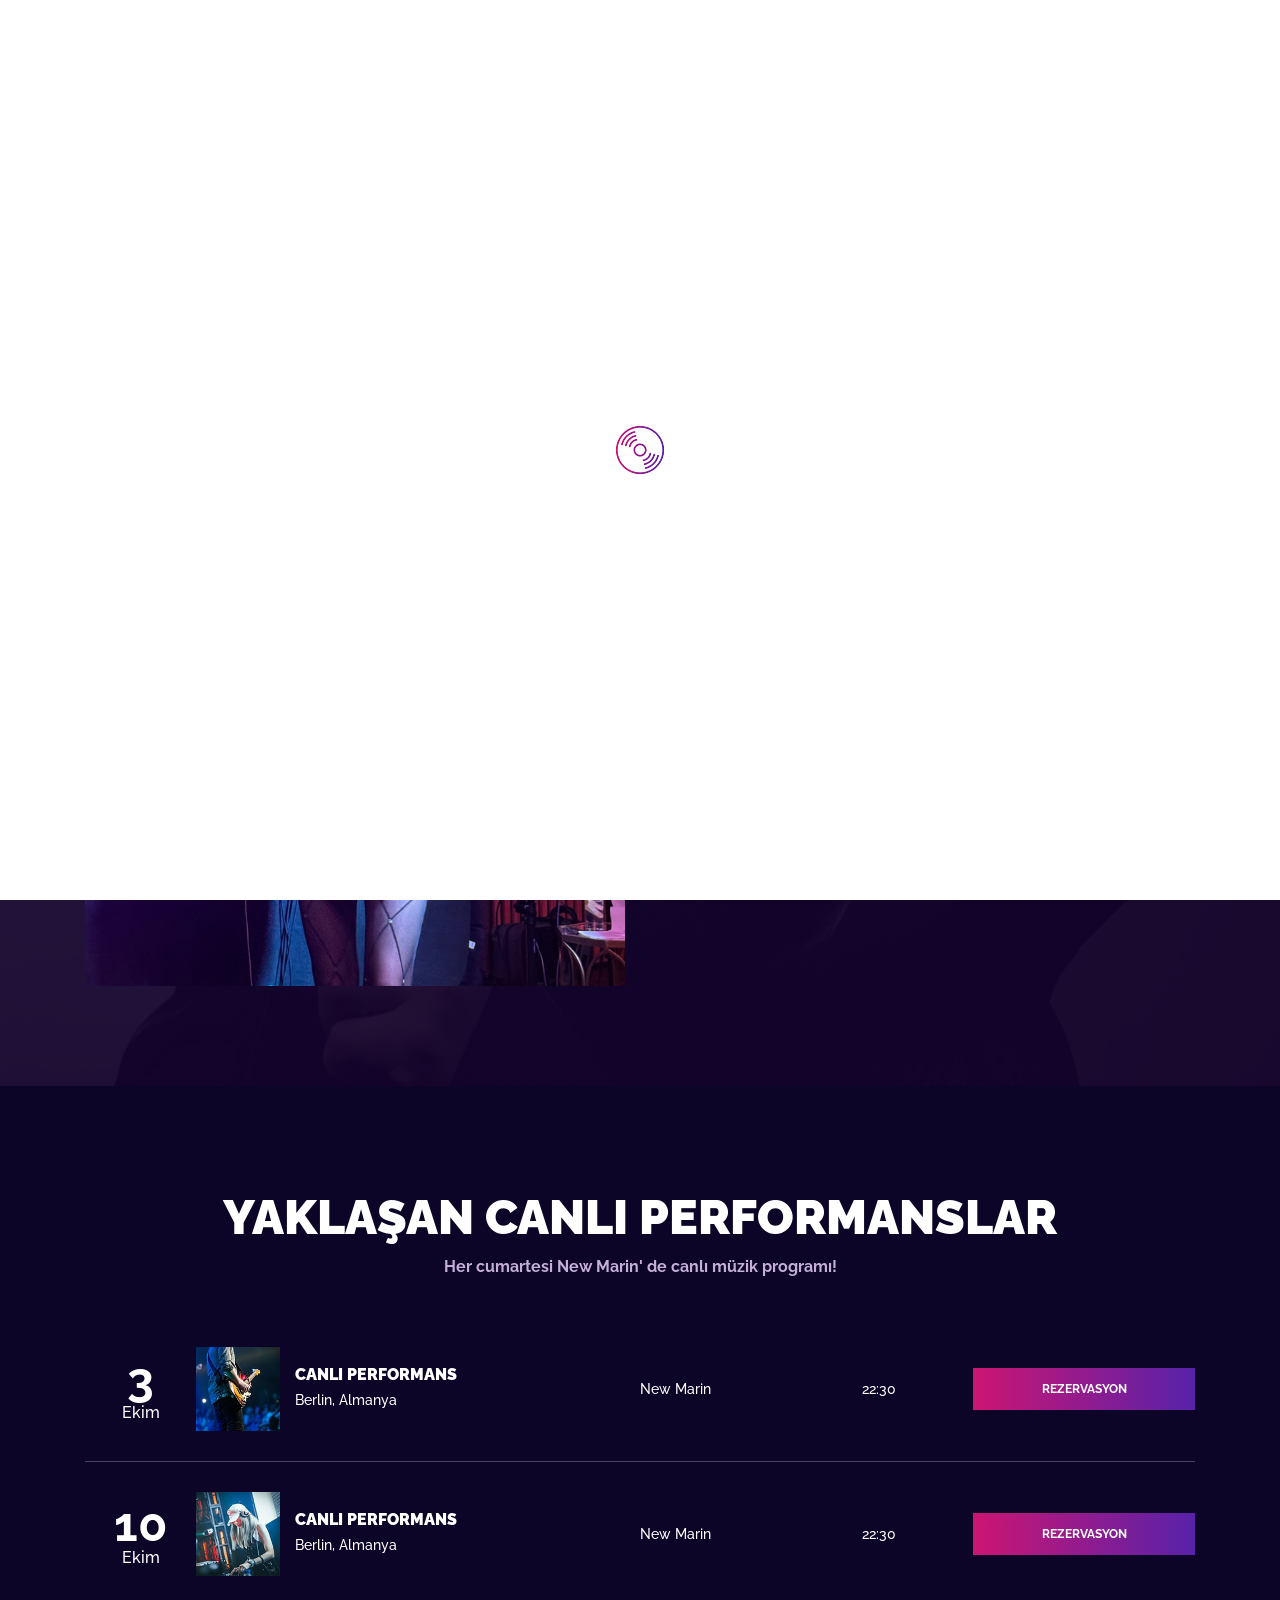
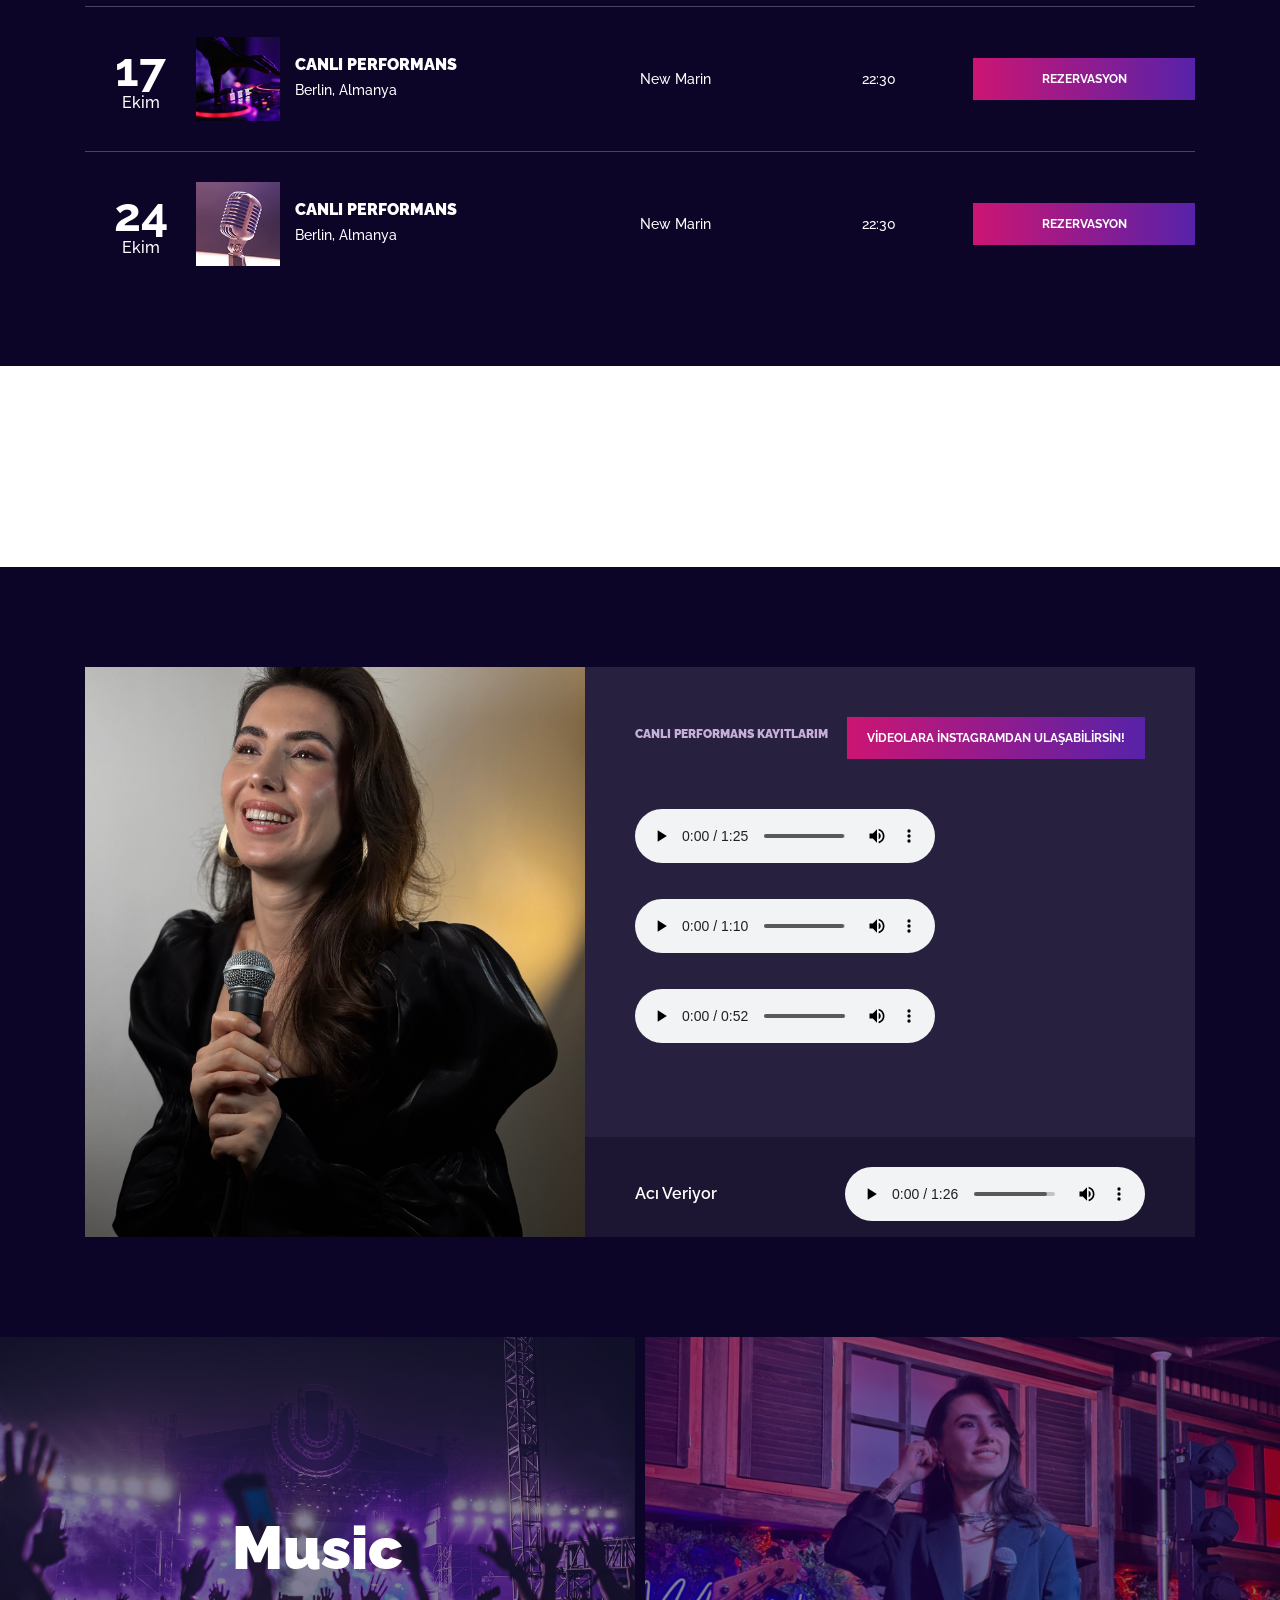
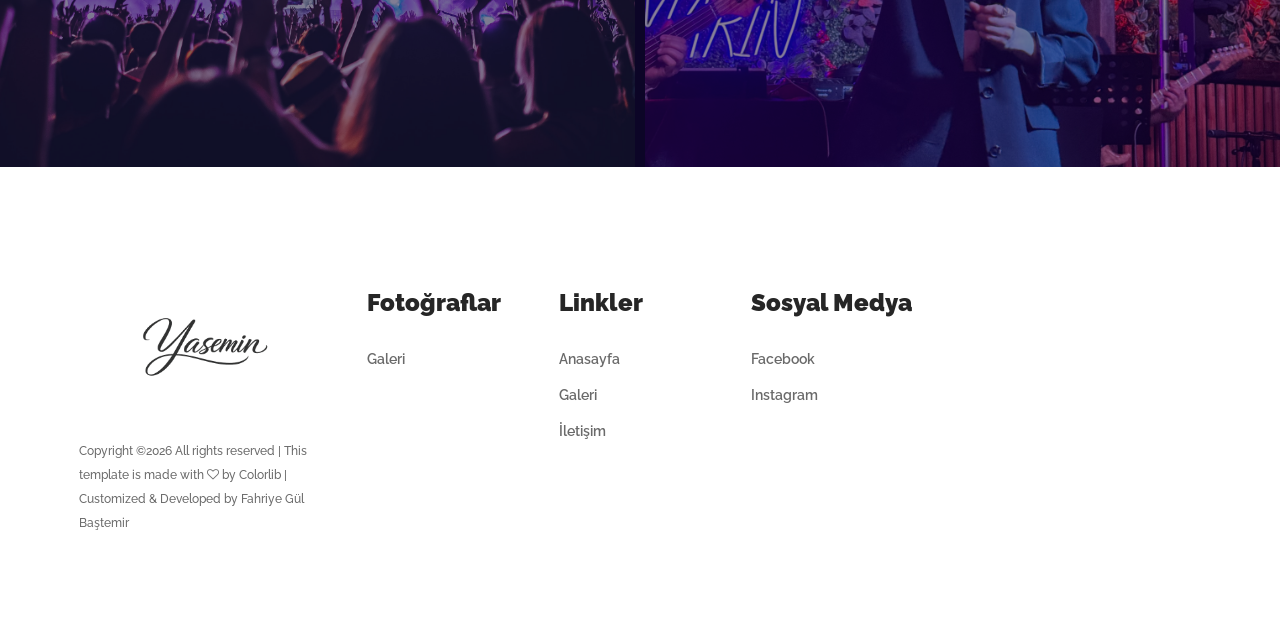
==== commit fe5d49ed: "Add GA4 tag" ====
--- a/index.html
+++ b/index.html
@@ -2,6 +2,15 @@
 <html lang="en">
 
 <head>
+    <!-- Google tag (gtag.js) -->
+<script async src="https://www.googletagmanager.com/gtag/js?id=G-X8GBJG3ZF7"></script>
+<script>
+  window.dataLayer = window.dataLayer || [];
+  function gtag(){dataLayer.push(arguments);}
+  gtag('js', new Date());
+
+  gtag('config', 'G-X8GBJG3ZF7');
+</script>
     <meta charset="UTF-8">
     <meta name="description" content="">
     <meta http-equiv="X-UA-Compatible" content="IE=edge">
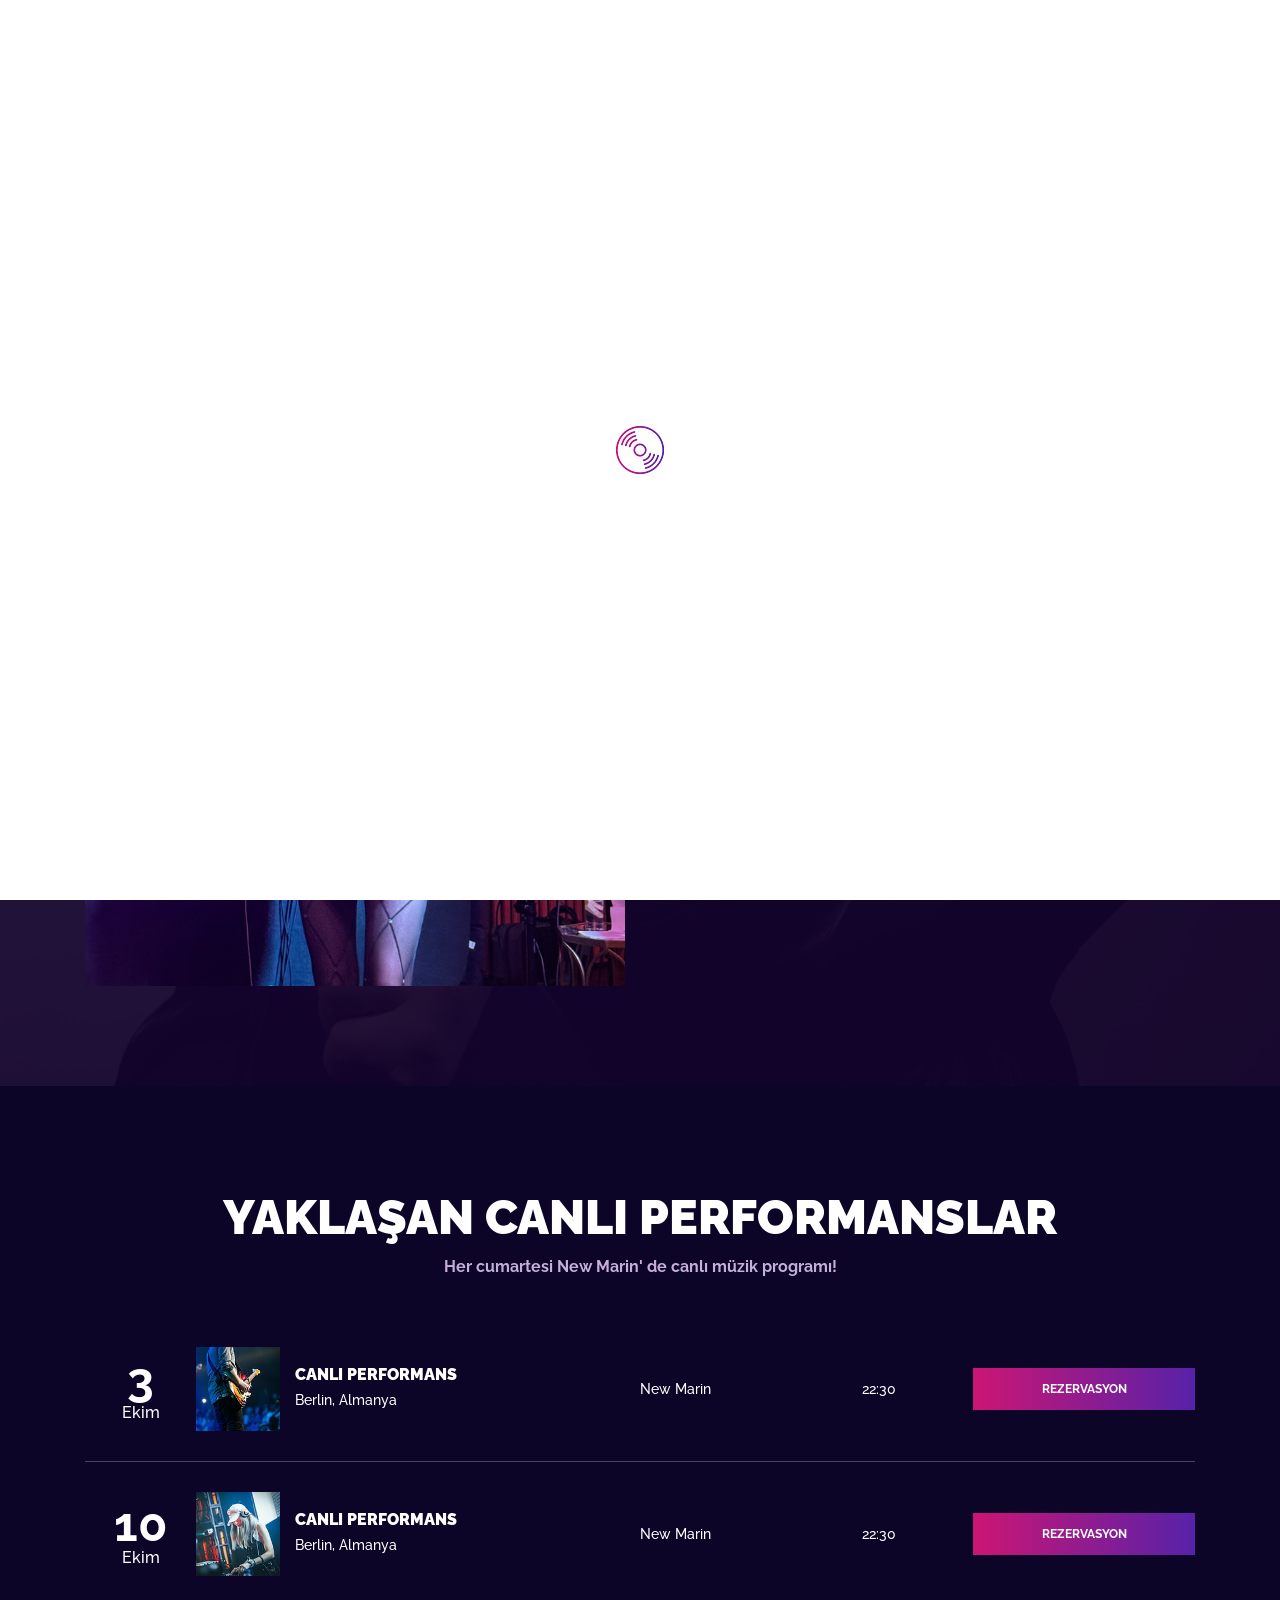
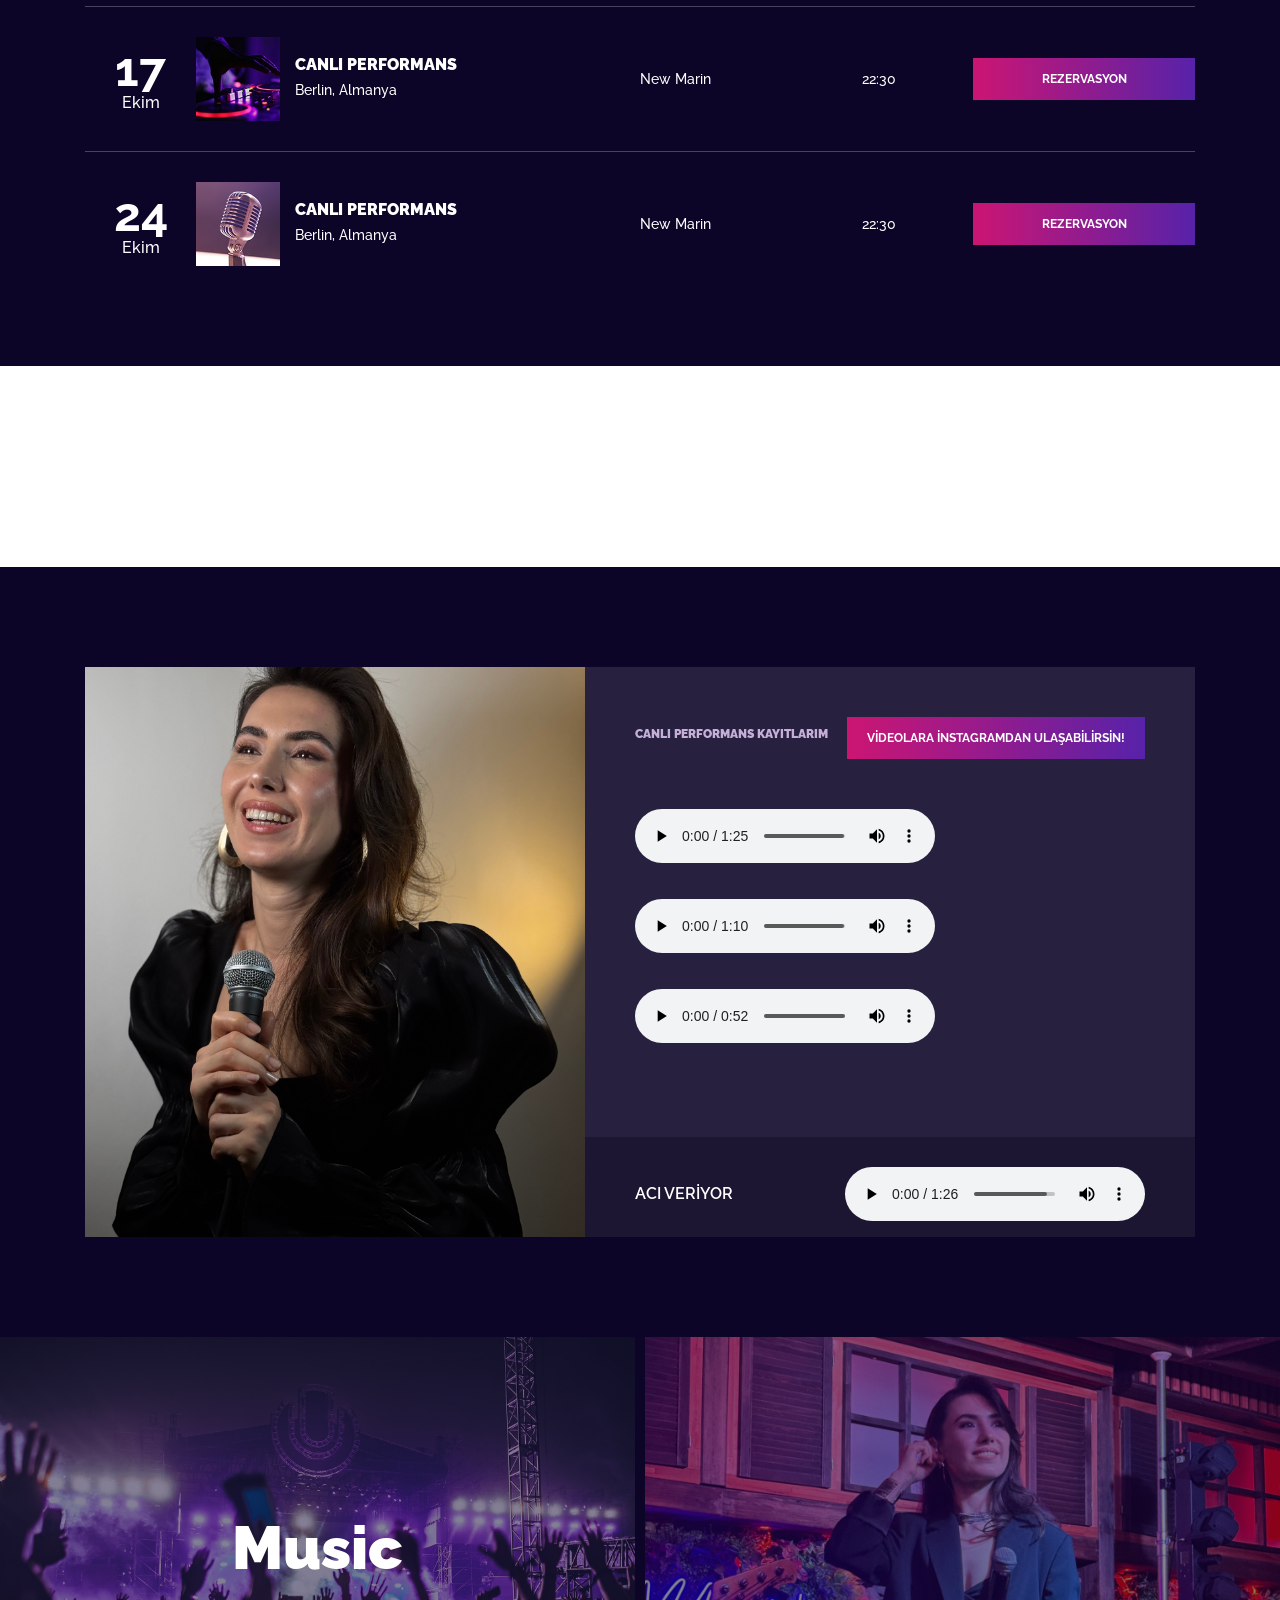
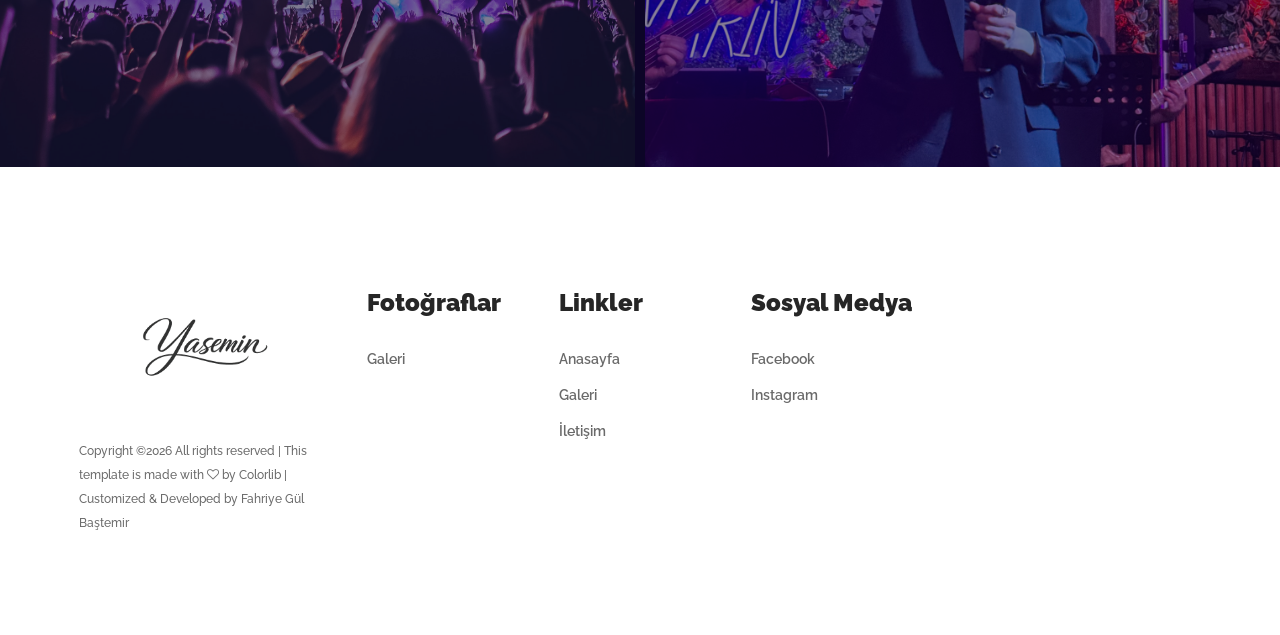
==== commit 86e68ee6: "Improved website accessibility and SEO." ====
--- a/index.html
+++ b/index.html
@@ -1,5 +1,5 @@
 <!DOCTYPE html>
-<html lang="en">
+<html lang="tr">
 
 <head>
     <!-- Google tag (gtag.js) -->
@@ -12,13 +12,13 @@
   gtag('config', 'G-X8GBJG3ZF7');
 </script>
     <meta charset="UTF-8">
-    <meta name="description" content="">
+    <meta name="description" content="Yasemin’in şarkılarını, canlı performanslarını ve fotoğraflarını keşfedin; sanatçı hakkında bilgi edinin.">
     <meta http-equiv="X-UA-Compatible" content="IE=edge">
     <meta name="viewport" content="width=device-width, initial-scale=1, shrink-to-fit=no">
     <!-- The above 4 meta tags *must* come first in the head; any other head content must come *after* these tags -->
 
     <!-- Title -->
-    <title>Yasemin - yaseminmusic.com</title>
+    <title>Yasemin | Official Site</title>
 
     <!-- Favicon -->
     <link rel="icon" href="img/core-img/favicon.ico">
@@ -46,7 +46,7 @@
                     <nav class="classy-navbar justify-content-between" id="musicaNav">
 
                         <!-- Nav brand -->
-                        <a href="index.html" class="nav-brand"><img src="img/core-img/logo.png" alt=""></a>
+                        <a href="index.html" class="nav-brand"><img src="img/core-img/logo.png" alt="Yasemin"></a>
 
                         <!-- Navbar Toggler -->
                         <div class="classy-navbar-toggler">
@@ -86,6 +86,7 @@
     </header>
     <!-- ##### Header Area End ##### -->
 
+    <main>
     <!-- ##### Hero Area Start ##### -->
     <section class="hero-area">
         <div class="hero-slides owl-carousel">
@@ -99,7 +100,7 @@
 
               
                 <!-- Big Text -->
-                <h2 class="big-text">Yasemin</h2>
+                <h1 class="big-text">Yasemin</h1>
             </div>
 
             <!-- Single Hero Slide -->
@@ -109,7 +110,7 @@
                 style="background-image: url(img/bg-img/bg-2.jpg); background-position: 50% 10%;"></div>
             
                 <!-- Big Text -->
-                <h2 class="big-text">Yasemin</h2>
+                <p class="big-text" aria-hidden="true">Yasemin</p>
             </div>
 
             <!-- Single Hero Slide -->
@@ -121,7 +122,7 @@
                     <p data-animation="fadeInUp" data-delay="300ms">yaseminmusic.com</p>
                 </div>
                 <!-- Big Text -->
-                <h2 class="big-text">Yasemin</h2>
+                <p class="big-text" aria-hidden="true">Yasemin</p>
             </div>
 
         </div>
@@ -130,20 +131,20 @@
 
         <!-- Slide Down -->
         <div class="slide-down" id="scrollDown">
-            <h6>Slide Down</h6>
+            <p class="slide-down-label">Slide Down</p>
             <div class="line"></div>
         </div>
     </section>
     <!-- ##### Hero Area End ##### -->
 
     <!-- ##### About Us Area Start ##### -->
-    <div class="about-us-area section-padding-100-0 bg-img bg-overlay" style="background-image: url(img/bg-img/bg-4.jpg);" id="about">
+    <section class="about-us-area section-padding-100-0 bg-img bg-overlay" style="background-image: url(img/bg-img/bg-4.jpg);" id="about">
         <div class="container">
             <div class="row">
                 <div class="col-12">
                     <div class="section-heading">
                         <h2>Bio</h2>
-                        <h6>Müzik benim kendimi ifade etme biçimim <3</h6>
+                        <p class="section-subheading">Müzik benim kendimi ifade etme biçimim <3</p>
                     </div>
                 </div>
             </div>
@@ -152,13 +153,13 @@
                 <!-- About Thumbnail -->
                 <div class="col-12 col-lg-6">
                     <div class="about-thumbnail mb-100">
-                        <img src="img/bg-img/bg-5.jpg" alt="">
+                        <img src="img/bg-img/bg-5.jpg" alt="Yasemin">
                     </div>
                 </div>
                 <!-- About Content -->
                 <div class="col-12 col-lg-6">
                     <div class="about-content mb-100">
-                     <h4>Selam! Ben Yasemin,</h4> 
+                     <h3 class="bio-intro">Selam! Ben Yasemin,</h3>
 
                         <p>Küçüklüğümden beri şarkı söylemeyi seviyorum ve bu zamanla hayatımın en önemli parçası haline geldi. Uzun zamandır sahne alıyorum ve müzikle iç içe yaşıyorum.</p>
                         <p>Şu anda Almanya/Berlin’de sahne alıyorum ve farklı sahnelerde dinleyiciyle buluşmaya devam ediyorum. Sahnedeyken en çok sevdiğim şey, dinleyenlerle gerçekten bağ kurabilmek. Her sahne benim için farklı bir deneyim ve her seferinde aynı heyecanı yeniden hissediyorum.</p>
@@ -168,17 +169,17 @@
                 </div>
             </div>
         </div>
-    </div>
+    </section>
     <!-- ##### About Us Area End ##### -->
 
     <!-- ##### Upcoming Shows Area Start ##### -->
-    <div class="upcoming-shows-area section-padding-100">
+    <section class="upcoming-shows-area section-padding-100">
         <div class="container">
             <div class="row">
                 <div class="col-12">
                     <div class="section-heading">
                         <h2>Yaklaşan Canlı Performanslar</h2>
-                        <h6>Her cumartesi New Marin' de canlı müzik programı!</h6>
+                        <p class="section-subheading">Her cumartesi New Marin' de canlı müzik programı!</p>
                     </div>
                 </div>
             </div>
@@ -191,14 +192,14 @@
                         <!-- Single Upcoming Shows -->
                         <div class="single-upcoming-shows d-flex align-items-center flex-wrap">
                             <div class="shows-date">
-                                <h2>3 <span>Ekim</span></h2>
+                                <p class="show-date">3 <span>Ekim</span></p>
                             </div>
                             <div class="shows-desc d-flex align-items-center">
                                 <div class="shows-img">
                                     <img src="img/bg-img/s1.jpg" alt="">
                                 </div>
                                 <div class="shows-name">
-                                    <h6>Canlı Performans</h6>
+                                    <h3>Canlı Performans</h3>
                                     <p>Berlin, Almanya</p>
                                 </div>
                             </div>
@@ -216,14 +217,14 @@
                         <!-- Single Upcoming Shows -->
                         <div class="single-upcoming-shows d-flex align-items-center flex-wrap">
                             <div class="shows-date">
-                                <h2>10 <span>Ekim</span></h2>
+                                <p class="show-date">10 <span>Ekim</span></p>
                             </div>
                             <div class="shows-desc d-flex align-items-center">
                                 <div class="shows-img">
                                     <img src="img/bg-img/s2.jpg" alt="">
                                 </div>
                                 <div class="shows-name">
-                                     <h6>Canlı Performans</h6>
+                                     <h3>Canlı Performans</h3>
                                     <p>Berlin, Almanya</p>
                                 </div>
                             </div>
@@ -241,14 +242,14 @@
                         <!-- Single Upcoming Shows -->
                         <div class="single-upcoming-shows d-flex align-items-center flex-wrap">
                             <div class="shows-date">
-                                <h2>17 <span>Ekim</span></h2>
+                                <p class="show-date">17 <span>Ekim</span></p>
                             </div>
                             <div class="shows-desc d-flex align-items-center">
                                 <div class="shows-img">
                                     <img src="img/bg-img/s3.jpg" alt="">
                                 </div>
                                 <div class="shows-name">
-                                     <h6>Canlı Performans</h6>
+                                     <h3>Canlı Performans</h3>
                                     <p>Berlin, Almanya</p>
                                 </div>
                             </div>
@@ -266,14 +267,14 @@
                         <!-- Single Upcoming Shows -->
                         <div class="single-upcoming-shows d-flex align-items-center flex-wrap">
                             <div class="shows-date">
-                                <h2>24 <span>Ekim</span></h2>
+                                <p class="show-date">24 <span>Ekim</span></p>
                             </div>
                             <div class="shows-desc d-flex align-items-center">
                                 <div class="shows-img">
                                     <img src="img/bg-img/s4.jpg" alt="">
                                 </div>
                                 <div class="shows-name">
-                                     <h6>Canlı Performans</h6>
+                                     <h3>Canlı Performans</h3>
                                     <p>Berlin, Almanya</p>
                                 </div>
                             </div>
@@ -292,11 +293,12 @@
                 </div>
             </div>
         </div>
-    </div>
+    </section>
     <!-- ##### Upcoming Shows Area End ##### -->
 
     <!-- ##### Music Player Area Start ##### -->
-    <div class="music-player-area section-padding-100">
+    <section class="music-player-area section-padding-100">
+        <h2 class="sr-only">Şarkılar</h2>
         <div class="container-fluid">
             <div class="row">
                 <div class="col-12">
@@ -308,8 +310,8 @@
 
                             <div class="music-info d-flex justify-content-between">
                                 <div class="music-text">
-                                    <h5>Yasemin Kaltar Baştemir</h5>
-                                    <p>Acı Veriyor</p>
+                                        <p class="track-artist">Yasemin Kaltar Baştemir</p>
+                                        <h3 class="track-title">Acı Veriyor</h3>
                                 </div>
                                 <div class="music-play-icon">
                                     <audio preload="auto" controls>
@@ -325,8 +327,8 @@
 
                             <div class="music-info d-flex justify-content-between">
                                 <div class="music-text">
-                                    <h5>Yasemin Kaltar Baştemir</h5>
-                                    <p>Nerden Bileceksiniz</p>
+                                        <p class="track-artist">Yasemin Kaltar Baştemir</p>
+                                        <h3 class="track-title">Nerden Bileceksiniz</h3>
                                 </div>
                                 <div class="music-play-icon">
                                     <audio preload="auto" controls>
@@ -342,8 +344,8 @@
 
                             <div class="music-info d-flex justify-content-between">
                                 <div class="music-text">
-                                    <h5>Yasemin Kaltar Baştemir</h5>
-                                    <p>Gel Barışalım Artık</p>
+                                        <p class="track-artist">Yasemin Kaltar Baştemir</p>
+                                        <h3 class="track-title">Gel Barışalım Artık</h3>
                                 </div>
                                 <div class="music-play-icon">
                                     <audio preload="auto" controls>
@@ -357,11 +359,11 @@
                 </div>
             </div>
         </div>
-    </div>
+    </section>
     <!-- ##### Music Player Area End ##### -->
 
     <!-- ##### Featured Album Area Start ##### -->
-    <div class="featured-album-area section-padding-100 clearfix">
+    <section class="featured-album-area section-padding-100 clearfix">
         <div class="container">
             <div class="row">
                 <div class="col-12">
@@ -376,7 +378,7 @@
                             <!-- Album Info -->
                             <div class="album-info mb-50 d-flex flex-wrap align-items-center justify-content-between">
                                 <div class="album-title">
-                                    <h6>Canlı Performans Kayıtlarım</h6>
+                                    <h2>Canlı Performans Kayıtlarım</h2>
                                    
                                 </div>
                                 <div class="album-buy-now">
@@ -390,7 +392,7 @@
                                 <div class="music-playlist">
                                     <!-- Single Song -->
                                     <div class="single-music active">
-                                        <h6>Gel Çarem</h6>
+                                        <h3>Gel Çarem</h3>
                                         <audio preload="auto" controls>
                                             <source src="audio/Gel_Carem.mp3">
                                         </audio>
@@ -398,7 +400,7 @@
 
                                     <!-- Single Song -->
                                     <div class="single-music">
-                                        <h6>El Adamı</h6>
+                                        <h3>El Adamı</h3>
                                         <audio preload="auto" controls>
                                             <source src="audio/El_Adamı.mp3">
                                         </audio>
@@ -406,7 +408,7 @@
 
                                     <!-- Single Song -->
                                     <div class="single-music">
-                                        <h6>Delikanlım</h6>
+                                        <h3>Delikanlım</h3>
                                         <audio preload="auto" controls>
                                             <source src="audio/Delikanlım.mp3">
                                         </audio>
@@ -414,7 +416,7 @@
 
                                     <!-- Single Song -->
                                     <div class="single-music">
-                                        <h6>Ah İstanbul</h6>
+                                        <h3>Ah İstanbul</h3>
                                         <audio preload="auto" controls>
                                             <source src="audio/Ah_Istanbul.mp3">
                                         </audio>
@@ -422,7 +424,7 @@
 
                                     <!-- Single Song -->
                                     <div class="single-music">
-                                        <h6>Ada Vapuru</h6>
+                                        <h3>Ada Vapuru</h3>
                                         <audio preload="auto" controls>
                                             <source src="audio/Ada_Vapuru.mp3">
                                         </audio>
@@ -430,14 +432,14 @@
 
                                     <!-- Single Song -->
                                     <div class="single-music">
-                                        <h6>Gel Barışalım Artık</h6>
+                                        <h3>Gel Barışalım Artık</h3>
                                         <audio preload="auto" controls>
                                             <source src="audio/Gel_Barisalim_Artik.mp3">
                                         </audio>
                                     </div>
                                     <!-- Single Song -->
                                     <div class="single-music">
-                                        <h6>Nerden Bileceksiniz</h6>
+                                        <h3>Nerden Bileceksiniz</h3>
                                         <audio preload="auto" controls>
                                             <source src="audio/Nerden_Bileceksiniz.mp3">
                                         </audio>
@@ -445,7 +447,7 @@
 
                                     <!-- Single Song -->
                                     <div class="single-music">
-                                        <h6>Acı Veriyor</h6>
+                                        <h3>Acı Veriyor</h3>
                                         <audio preload="auto" controls>
                                             <source src="audio/Acı_Veriyor.mp3">
                                         </audio>
@@ -477,7 +479,7 @@
                             <div class="now-playing d-flex flex-wrap align-items-center justify-content-between">
                                 <div class="songs-name">
                                     
-                                    <h6>Acı Veriyor</h6>
+                                    <p class="current-song">Acı Veriyor</p>
                                 </div>
                                 <audio preload="auto" controls>
                                     <source src="audio/Acı_Veriyor.mp3">
@@ -489,11 +491,11 @@
                 </div>
             </div>
         </div>
-    </div>
+    </section>
     <!-- ##### Featured Album Area End ##### -->
 
     <!-- ##### Music Artists Area Start ##### -->
-    <div class="musica-music-artists-area d-flex flex-wrap clearfix">
+    <section class="musica-music-artists-area d-flex flex-wrap clearfix">
         <!-- Music Search -->
         <div class="music-search bg-img bg-overlay2 wow fadeInUp" data-wow-delay="300ms" style="background-image: url(img/bg-img/bg-9.jpg);">
             <!-- Content -->
@@ -507,8 +509,9 @@
         <div class="artists-search bg-img bg-overlay2 wow fadeInUp" data-wow-delay="600ms" style="background-image: url(img/bg-img/bg-1.jpg);">
          
         </div>
-    </div>
+    </section>
     <!-- ##### Music Artists Area End ##### -->
+    </main>
 
     <!-- ##### Footer Area Start ##### -->
     <footer class="footer-area section-padding-100-0">
@@ -518,7 +521,7 @@
                 <!-- Footer Widget Area -->
                 <div class="col-12 col-md-6 col-xl-3">
                     <div class="footer-widget-area mb-100">
-                        <a href="#"><img src="img/core-img/logo2.png" alt=""></a>
+                        <a href="#"><img src="img/core-img/logo2.png" alt="Yasemin"></a>
                        <p class="copywrite-text">
     <!-- Link back to Colorlib can't be removed. Template is licensed under CC BY 3.0. -->
     Copyright &copy;<script>document.write(new Date().getFullYear());</script>
@@ -538,7 +541,7 @@
                 <div class="col-12 col-sm-4 col-xl-2">
                     <div class="footer-widget-area mb-100">
                         <div class="widget-title">
-                            <h4>Fotoğraflar</h4>
+                            <h2>Fotoğraflar</h2>
                         </div>
                         <nav>
                             <ul class="footer-nav">
@@ -553,7 +556,7 @@
                 <div class="col-12 col-sm-4 col-xl-2">
                     <div class="footer-widget-area mb-100">
                         <div class="widget-title">
-                            <h4>Linkler</h4>
+                            <h2>Linkler</h2>
                         </div>
                         <nav>
                             <ul class="footer-nav">
@@ -570,7 +573,7 @@
                 <div class="col-12 col-sm-4 col-xl-2">
                     <div class="footer-widget-area mb-100">
                         <div class="widget-title">
-                            <h4>Sosyal Medya</h4>
+                            <h2>Sosyal Medya</h2>
                         </div>
                         <nav>
                             <ul class="footer-nav">
--- a/style.css
+++ b/style.css
@@ -195,9 +195,11 @@
     @media only screen and (max-width: 767px) {
       .section-heading h2 {
         font-size: 24px; } }
-  .section-heading h6 {
+  .section-heading .section-subheading {
     font-size: 16px;
     margin-bottom: 0;
+    line-height: 1.3;
+    font-weight: 700;
     color: #c5afd9; }
   .section-heading.dark h2 {
     color: #262626; }
@@ -498,7 +500,7 @@
   -webkit-transform: translateX(-50%);
   transform: translateX(-50%);
   cursor: pointer; }
-  .slide-down h6 {
+  .slide-down .slide-down-label {
     font-size: 16px;
     color: #ffffff;
     font-weight: 600;
@@ -567,6 +569,8 @@
     position: absolute;
     color: rgba(255, 255, 255, 0.1);
     font-size: 600px;
+    font-weight: 700;
+    line-height: 1.3;
     z-index: -10;
     margin-bottom: 0; }
     @media only screen and (min-width: 992px) and (max-width: 1199px) {
@@ -647,7 +651,8 @@
     -webkit-transform: scale(1);
     transform: scale(1); } }
 /* :: 6.0 About Us CSS */
-.about-content h4 {
+.about-content .bio-intro {
+  font-size: 24px;
   color: #ffffff;
   margin-bottom: 50px; }
 .about-content p {
@@ -664,6 +669,7 @@
     font-size: 15px;
     color: #6a6a6a;
     margin: 20px 0;
+    line-height: 1.3;
     display: -webkit-box;
     display: -ms-flexbox;
     display: flex; }
@@ -770,20 +776,21 @@
         max-width: 100%;
         width: 100%;
         margin-bottom: 30px; } }
-    .single-upcoming-shows .shows-date h2 {
+    .single-upcoming-shows .shows-date .show-date {
       font-size: 48px;
       color: #ffffff;
       text-align: center;
+      font-weight: 700;
       margin-bottom: 0;
       line-height: 1; }
-      .single-upcoming-shows .shows-date h2 span {
+      .single-upcoming-shows .shows-date .show-date span {
         font-size: 16px;
         color: #ffffff;
         font-weight: 500;
         display: block;
         line-height: 1.3; }
       @media only screen and (min-width: 768px) and (max-width: 991px) {
-        .single-upcoming-shows .shows-date h2 {
+        .single-upcoming-shows .shows-date .show-date {
           font-size: 36px; } }
   .single-upcoming-shows .shows-desc {
     -webkit-box-flex: 0;
@@ -813,13 +820,14 @@
           flex: 0 0 60px;
           max-width: 60px;
           width: 60px; } }
-    .single-upcoming-shows .shows-desc .shows-name h6 {
+    .single-upcoming-shows .shows-desc .shows-name h3 {
+      font-size: 16px;
       font-weight: 900;
       color: #ffffff;
       text-transform: uppercase;
       margin-bottom: 0; }
       @media only screen and (min-width: 768px) and (max-width: 991px) {
-        .single-upcoming-shows .shows-desc .shows-name h6 {
+        .single-upcoming-shows .shows-desc .shows-name h3 {
           font-size: 13px; } }
     .single-upcoming-shows .shows-desc .shows-name p {
       margin-bottom: 0;
@@ -1061,10 +1069,19 @@
     @media only screen and (max-width: 767px) {
       .single-music-player .music-info {
         padding: 15px; } }
-    .single-music-player .music-info h5 {
+    .single-music-player .music-info .track-artist {
       font-size: 18px;
-      color: #ffffff; }
-    .single-music-player .music-info p {
+      color: #ffffff;
+      font-weight: 700;
+      line-height: 1.3;
+      margin-bottom: 0.5rem; }
+    .single-music-player .music-info .track-title {
+      font-size: 14px;
+      color: #ffffff;
+      font-weight: 500;
+      margin-bottom: 0;
+      line-height: 1; }
+    .single-music-player .music-info p:not(.track-artist) {
       color: #ffffff;
       margin-bottom: 0;
       line-height: 1; }
@@ -1205,7 +1222,7 @@
           max-width: 100%;
           width: 100%;
           margin-bottom: 30px; } }
-      .featured-album-content .album-songs .album-info .album-title h6 {
+      .featured-album-content .album-songs .album-info .album-title h2 {
         font-size: 12px;
         font-weight: 900;
         color: #c5afd9;
@@ -1231,8 +1248,9 @@
       margin-bottom: 30px; }
       .featured-album-content .album-songs .single-music:last-child {
         margin-bottom: 0; }
-      .featured-album-content .album-songs .single-music h6 {
+      .featured-album-content .album-songs .single-music h3 {
         position: absolute;
+        font-size: 16px;
         font-weight: 500;
         top: 0;
         color: rgba(255, 255, 255, 0.5);
@@ -1241,7 +1259,7 @@
         z-index: auto;
         margin-bottom: 0; }
         @media only screen and (min-width: 768px) and (max-width: 991px) {
-          .featured-album-content .album-songs .single-music h6 {
+          .featured-album-content .album-songs .single-music h3 {
             font-size: 14px;
             top: 3px; } }
       .featured-album-content .album-songs .single-music.active h6 {
@@ -1274,12 +1292,14 @@
         font-size: 12px;
         text-transform: uppercase;
         margin-bottom: 0; }
-      .featured-album-content .album-songs .now-playing .songs-name h6 {
+      .featured-album-content .album-songs .now-playing .songs-name .current-song {
+        font-size: 16px;
+        line-height: 1.3;
         margin-bottom: 0;
         color: #ffffff;
         font-weight: 600; }
         @media only screen and (min-width: 768px) and (max-width: 991px) {
-          .featured-album-content .album-songs .now-playing .songs-name h6 {
+          .featured-album-content .album-songs .now-playing .songs-name .current-song {
             font-size: 14px; } }
       .featured-album-content .album-songs .now-playing .audioplayer {
         margin: 0;
@@ -1482,7 +1502,7 @@
       font-weight: 500; }
       .footer-area .footer-widget-area .copywrite-text a:hover, .footer-area .footer-widget-area .copywrite-text a:focus {
         color: #bd177a; }
-  .footer-area .footer-widget-area .widget-title h4 {
+  .footer-area .footer-widget-area .widget-title h2 {
     font-size: 24px;
     font-weight: 900;
     margin-bottom: 30px;
@@ -1580,17 +1600,20 @@
       .breadcumb-area .bradcumbContent {
         width: 280px;
         margin-left: -140px; } }
-    .breadcumb-area .bradcumbContent h2 {
+    .breadcumb-area .bradcumbContent h2,
+    .breadcumb-area .bradcumbContent .page-title {
       font-size: 36px;
       color: #ffffff;
       margin-bottom: 0;
       line-height: 78px;
       font-weight: 900; }
       @media only screen and (min-width: 768px) and (max-width: 991px) {
-        .breadcumb-area .bradcumbContent h2 {
+        .breadcumb-area .bradcumbContent h2,
+        .breadcumb-area .bradcumbContent .page-title {
           font-size: 30px; } }
       @media only screen and (max-width: 767px) {
-        .breadcumb-area .bradcumbContent h2 {
+        .breadcumb-area .bradcumbContent h2,
+        .breadcumb-area .bradcumbContent .page-title {
           font-size: 26px; } }
 
 /* :: 17.0 CTA Area CSS */
@@ -1609,6 +1632,15 @@
       margin-bottom: 0; }
       @media only screen and (max-width: 767px) {
         .cta-content .cta-text h4 {
+          font-size: 16px; } }
+    .cta-content .cta-text .cta-eyebrow {
+      font-size: 24px;
+      color: #ffffff;
+      font-weight: 700;
+      line-height: 1.3;
+      margin-bottom: 0; }
+      @media only screen and (max-width: 767px) {
+        .cta-content .cta-text .cta-eyebrow {
           font-size: 16px; } }
     .cta-content .cta-text h2 {
       font-size: 60px;
@@ -1722,7 +1754,8 @@
       color: #bd177a;
       font-size: 22px;
       line-height: 1; }
-    .map-area .map-heading h3 {
+    .map-area .map-heading h3,
+    .map-area .map-heading h2 {
       margin: 0;
       color: #fff;
       font-size: 21px;
@@ -1738,7 +1771,8 @@
         gap: 10px;
         min-height: 70px;
         padding: 16px 18px; }
-        .map-area .map-heading h3 {
+        .map-area .map-heading h3,
+        .map-area .map-heading h2 {
           font-size: 17px;
           line-height: 1.35; }
       .map-area iframe {
@@ -1825,7 +1859,8 @@
         font-weight: 700;
         letter-spacing: 0.18em;
         text-transform: uppercase; }
-      .contact-content.contact-content-centered .contact-details-heading h5 {
+      .contact-content.contact-content-centered .contact-details-heading h5,
+      .contact-content.contact-content-centered .contact-details-heading h2 {
         margin: 0;
         color: #2f2f2f;
         font-size: 24px;
@@ -1856,10 +1891,21 @@
       font-size: 25px; }
     .contact-content .single-contact-info:last-child .icon i {
       color: #bd177a; }
-    .contact-content .single-contact-info .contact-detail-list h6 {
+    .contact-content .single-contact-info .contact-detail-list .contact-value {
+      display: block;
+      color: #262626;
+      font-size: 14px;
+      line-height: 1.3;
+      font-weight: 700;
       margin-bottom: 8px; }
-    .contact-content .single-contact-info .contact-detail-list h6:last-child {
+    .contact-content .single-contact-info .contact-detail-list .contact-value:last-child {
       margin-bottom: 0; }
+    .contact-content .single-contact-info > .contact-value {
+      color: #262626;
+      font-size: 14px;
+      line-height: 1.3;
+      font-weight: 700;
+      margin-bottom: 0.5rem; }
     .contact-content .single-contact-info .contact-phone-link {
       color: inherit;
       display: block;
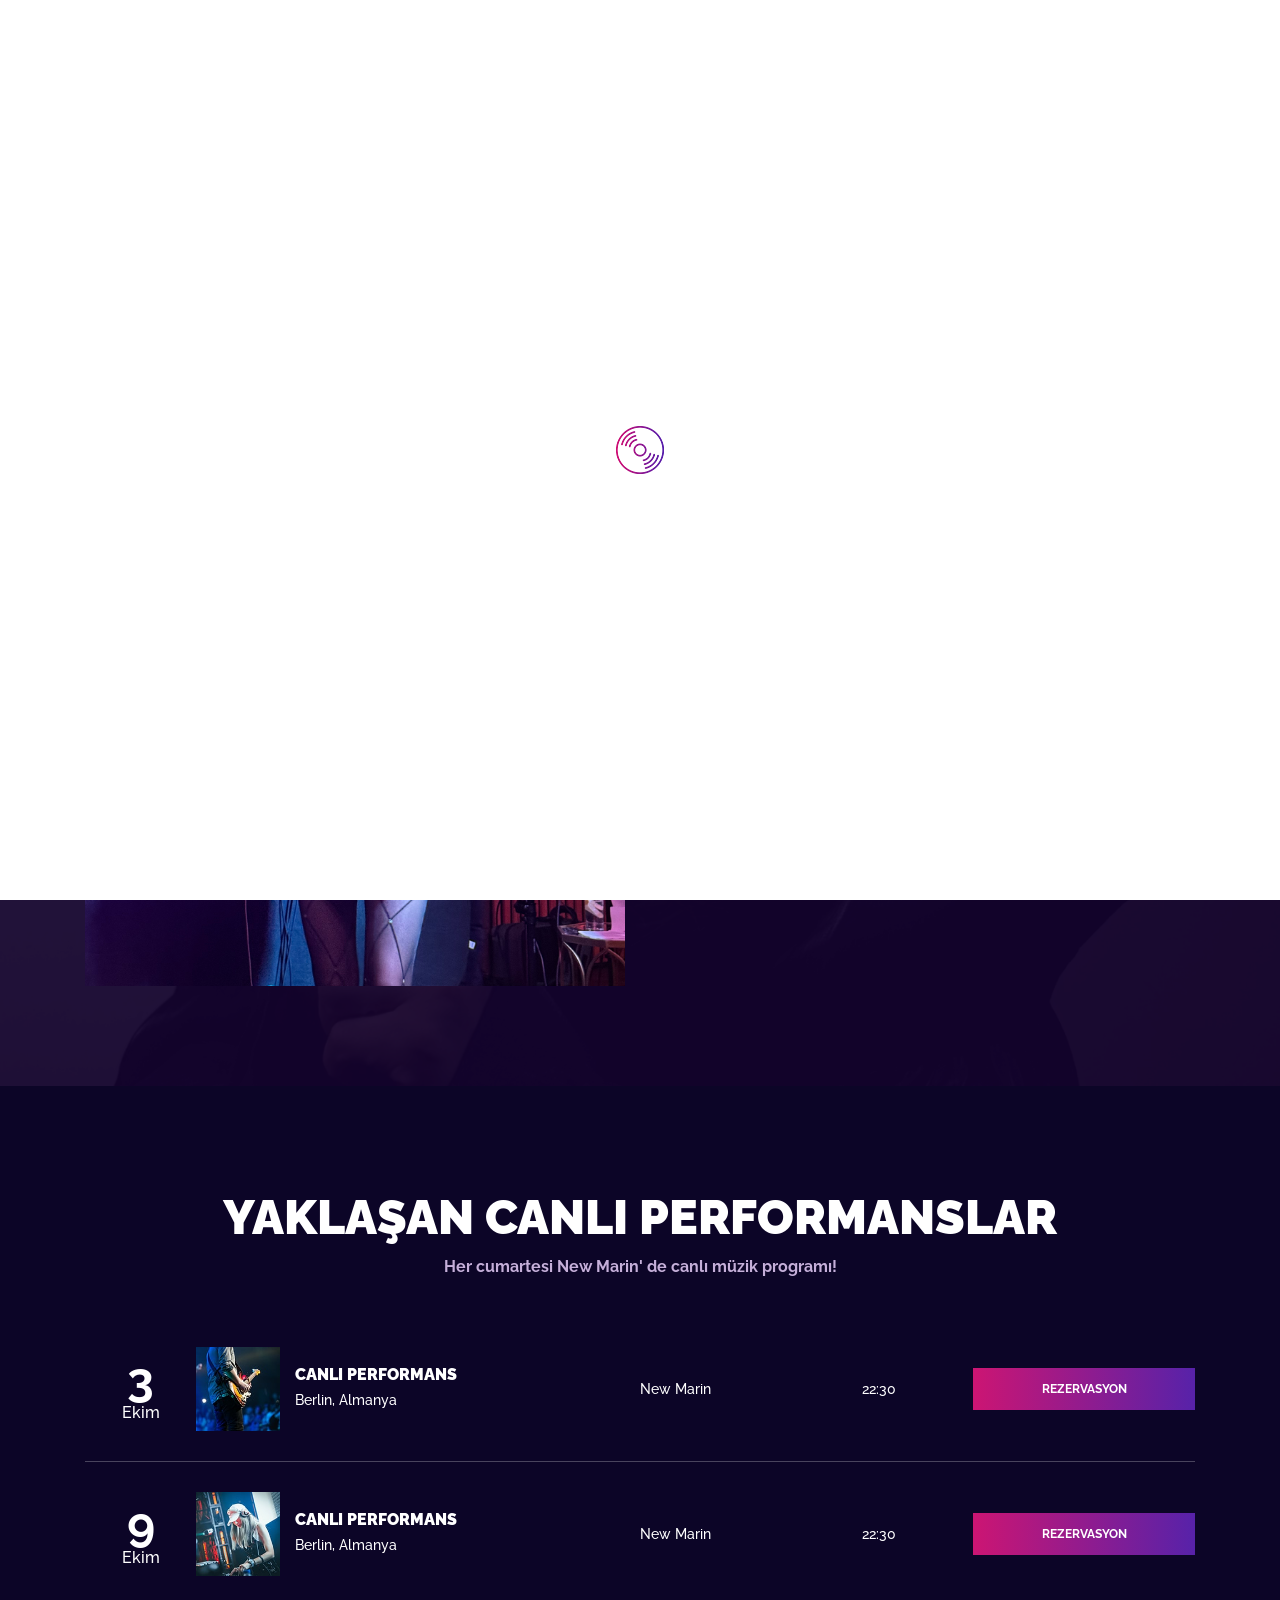
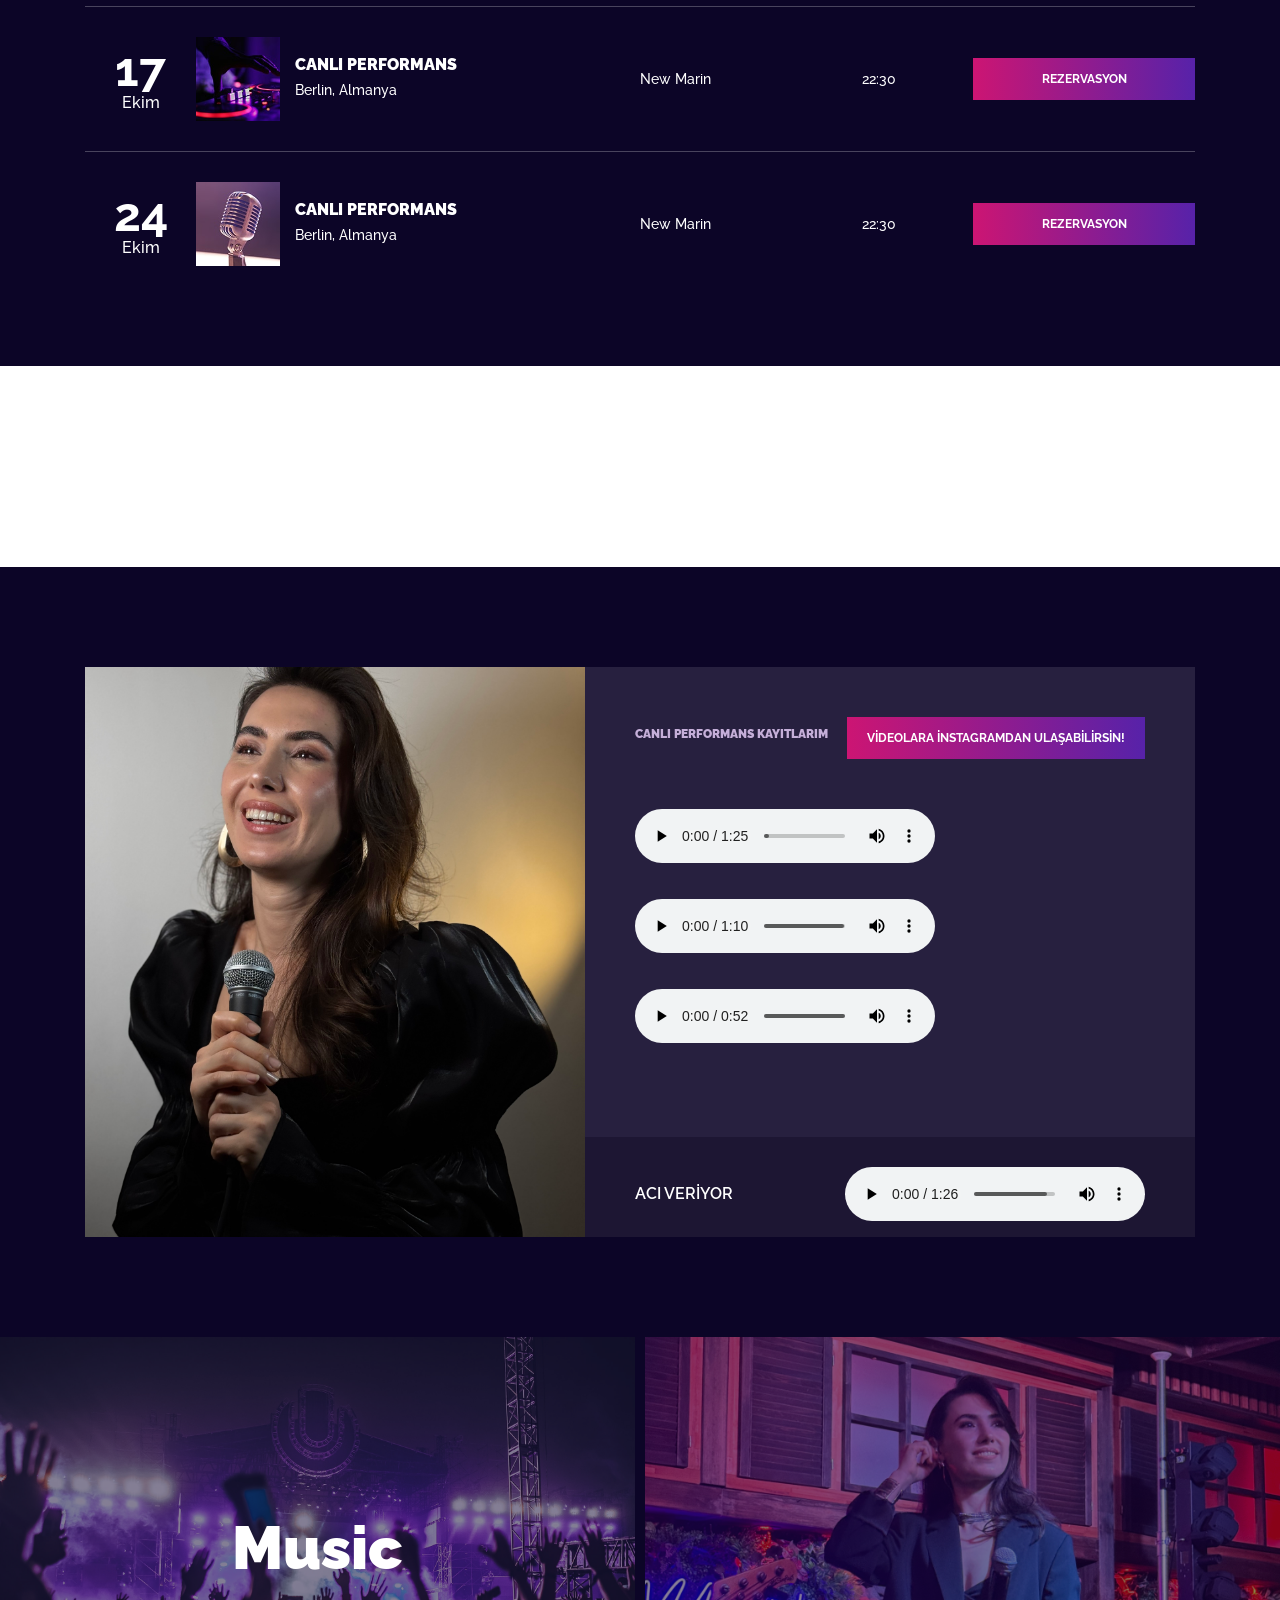
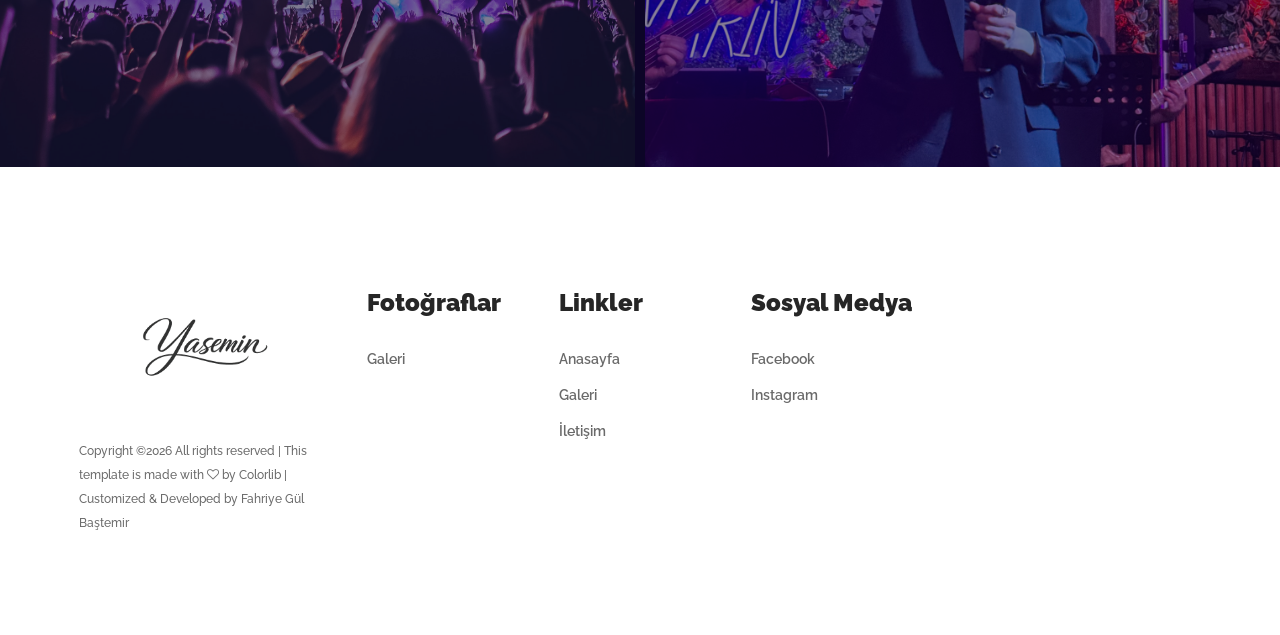
==== commit 7391ea2e: "Updated date on index page" ====
--- a/index.html
+++ b/index.html
@@ -217,7 +217,7 @@
                         <!-- Single Upcoming Shows -->
                         <div class="single-upcoming-shows d-flex align-items-center flex-wrap">
                             <div class="shows-date">
-                                <p class="show-date">10 <span>Ekim</span></p>
+                                <p class="show-date">9 <span>Ekim</span></p>
                             </div>
                             <div class="shows-desc d-flex align-items-center">
                                 <div class="shows-img">
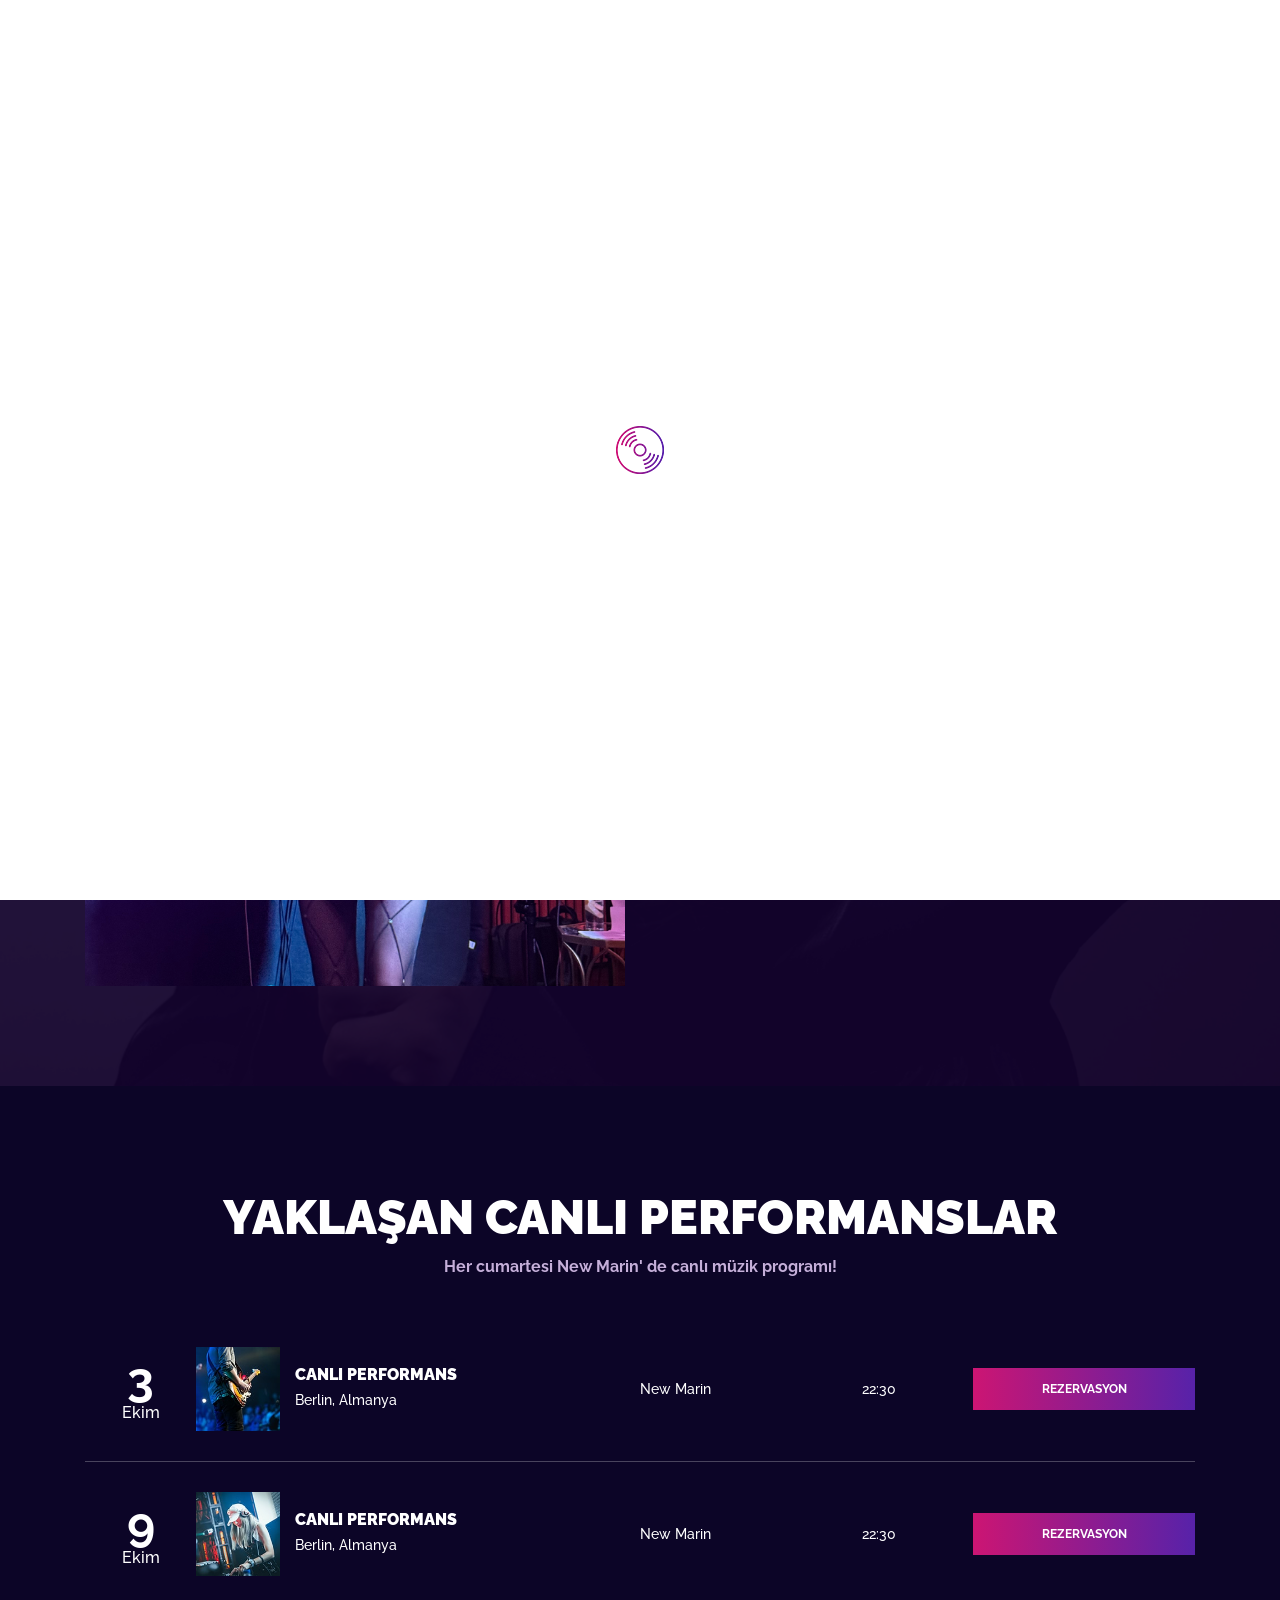
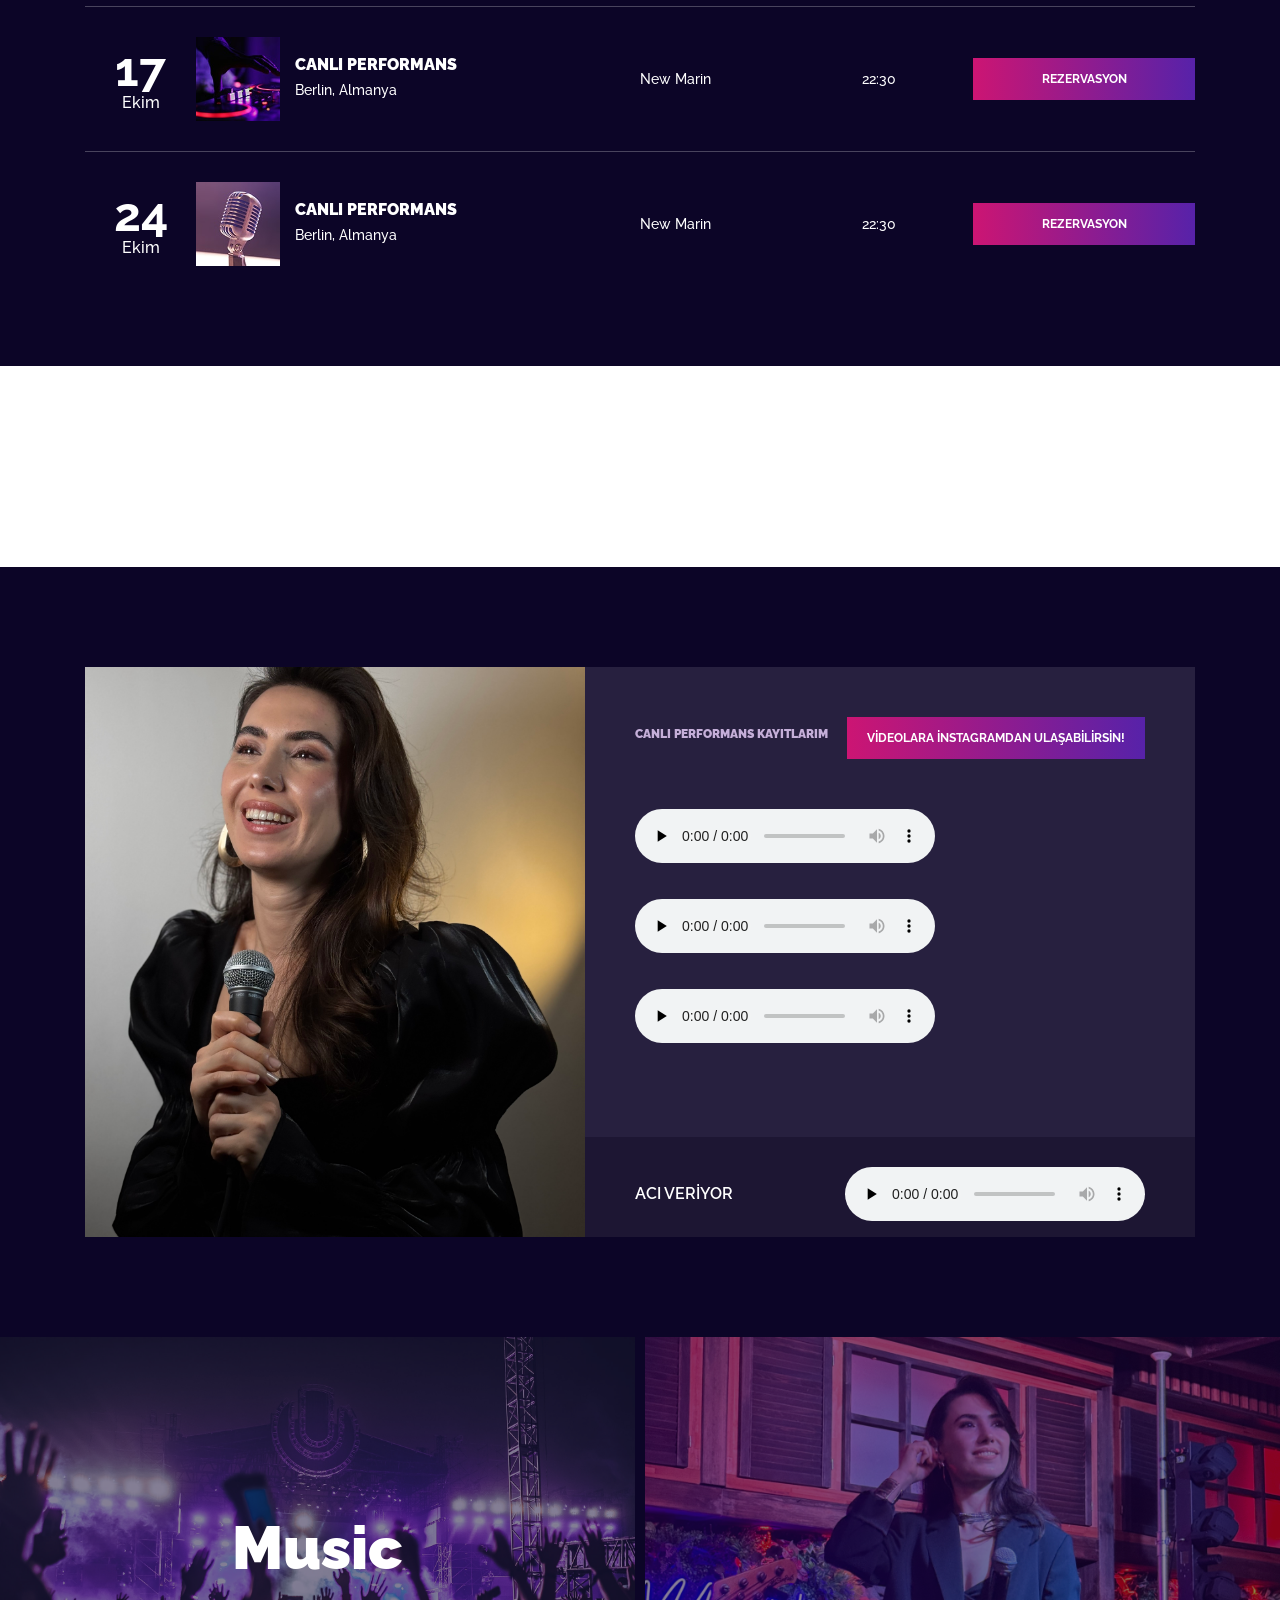
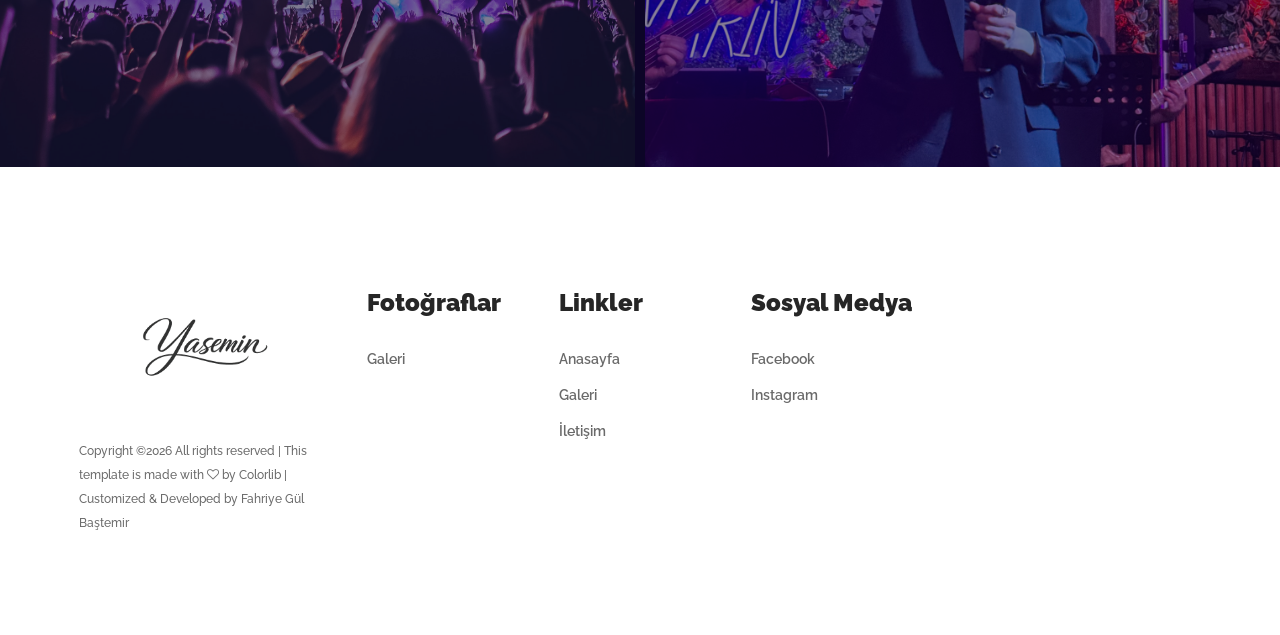
==== commit f4f9f72c: "Optimize audio loading" ====
--- a/index.html
+++ b/index.html
@@ -314,7 +314,7 @@
                                         <h3 class="track-title">Acı Veriyor</h3>
                                 </div>
                                 <div class="music-play-icon">
-                                    <audio preload="auto" controls>
+                                    <audio preload="none" controls>
                                     <source src="audio/Acı_Veriyor.mp3">
                                 </audio>
                                 </div>
@@ -331,7 +331,7 @@
                                         <h3 class="track-title">Nerden Bileceksiniz</h3>
                                 </div>
                                 <div class="music-play-icon">
-                                    <audio preload="auto" controls>
+                                    <audio preload="none" controls>
                                     <source src="audio/Nerden_Bileceksiniz.mp3">
                                 </audio>
                                 </div>
@@ -348,7 +348,7 @@
                                         <h3 class="track-title">Gel Barışalım Artık</h3>
                                 </div>
                                 <div class="music-play-icon">
-                                    <audio preload="auto" controls>
+                                    <audio preload="none" controls>
                                     <source src="audio/Gel_Barisalim_Artik.mp3">
                                 </audio>
                                 </div>
@@ -393,7 +393,7 @@
                                     <!-- Single Song -->
                                     <div class="single-music active">
                                         <h3>Gel Çarem</h3>
-                                        <audio preload="auto" controls>
+                                        <audio preload="none" controls>
                                             <source src="audio/Gel_Carem.mp3">
                                         </audio>
                                     </div>
@@ -401,7 +401,7 @@
                                     <!-- Single Song -->
                                     <div class="single-music">
                                         <h3>El Adamı</h3>
-                                        <audio preload="auto" controls>
+                                        <audio preload="none" controls>
                                             <source src="audio/El_Adamı.mp3">
                                         </audio>
                                     </div>
@@ -409,7 +409,7 @@
                                     <!-- Single Song -->
                                     <div class="single-music">
                                         <h3>Delikanlım</h3>
-                                        <audio preload="auto" controls>
+                                        <audio preload="none" controls>
                                             <source src="audio/Delikanlım.mp3">
                                         </audio>
                                     </div>
@@ -417,7 +417,7 @@
                                     <!-- Single Song -->
                                     <div class="single-music">
                                         <h3>Ah İstanbul</h3>
-                                        <audio preload="auto" controls>
+                                        <audio preload="none" controls>
                                             <source src="audio/Ah_Istanbul.mp3">
                                         </audio>
                                     </div>
@@ -425,7 +425,7 @@
                                     <!-- Single Song -->
                                     <div class="single-music">
                                         <h3>Ada Vapuru</h3>
-                                        <audio preload="auto" controls>
+                                        <audio preload="none" controls>
                                             <source src="audio/Ada_Vapuru.mp3">
                                         </audio>
                                     </div>
@@ -433,14 +433,14 @@
                                     <!-- Single Song -->
                                     <div class="single-music">
                                         <h3>Gel Barışalım Artık</h3>
-                                        <audio preload="auto" controls>
+                                        <audio preload="none" controls>
                                             <source src="audio/Gel_Barisalim_Artik.mp3">
                                         </audio>
                                     </div>
                                     <!-- Single Song -->
                                     <div class="single-music">
                                         <h3>Nerden Bileceksiniz</h3>
-                                        <audio preload="auto" controls>
+                                        <audio preload="none" controls>
                                             <source src="audio/Nerden_Bileceksiniz.mp3">
                                         </audio>
                                     </div>
@@ -448,7 +448,7 @@
                                     <!-- Single Song -->
                                     <div class="single-music">
                                         <h3>Acı Veriyor</h3>
-                                        <audio preload="auto" controls>
+                                        <audio preload="none" controls>
                                             <source src="audio/Acı_Veriyor.mp3">
                                         </audio>
                                     </div>
@@ -481,7 +481,7 @@
                                     
                                     <p class="current-song">Acı Veriyor</p>
                                 </div>
-                                <audio preload="auto" controls>
+                                <audio preload="none" controls>
                                     <source src="audio/Acı_Veriyor.mp3">
                                 </audio>
                             </div>
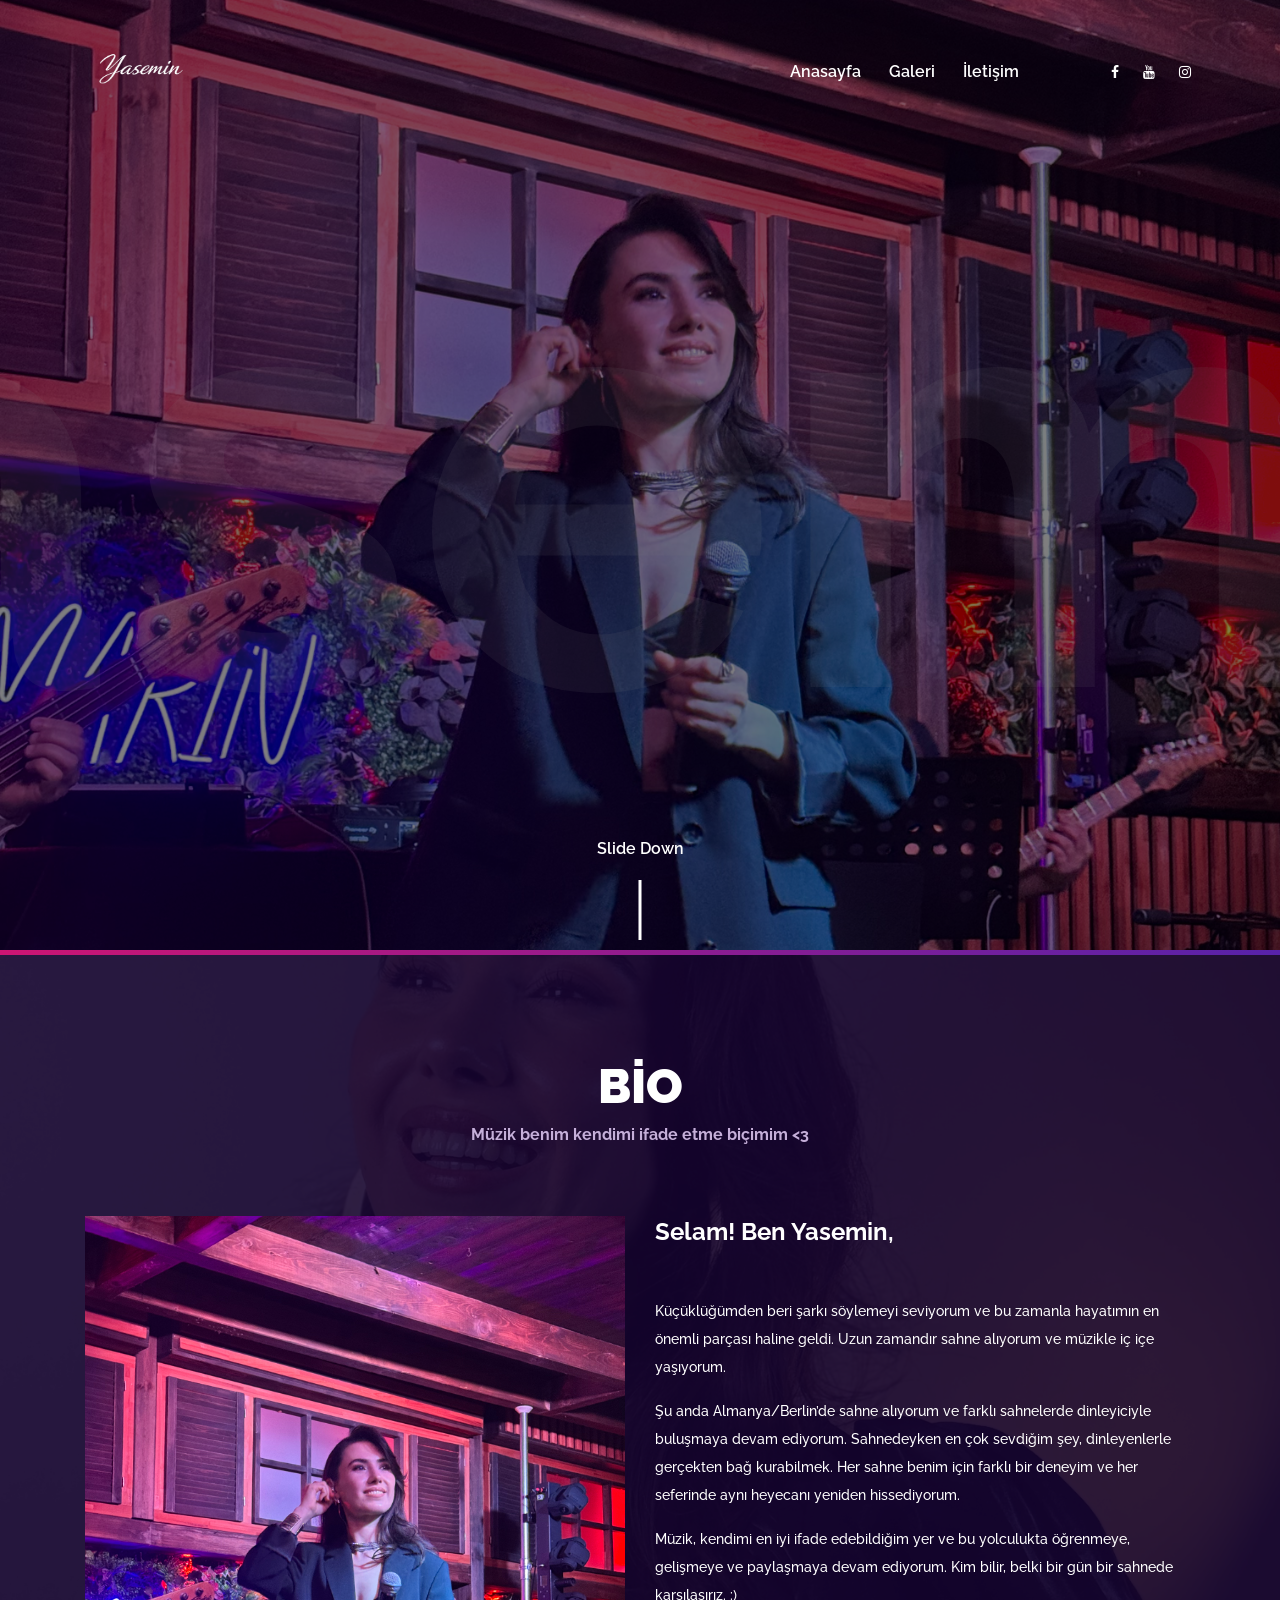
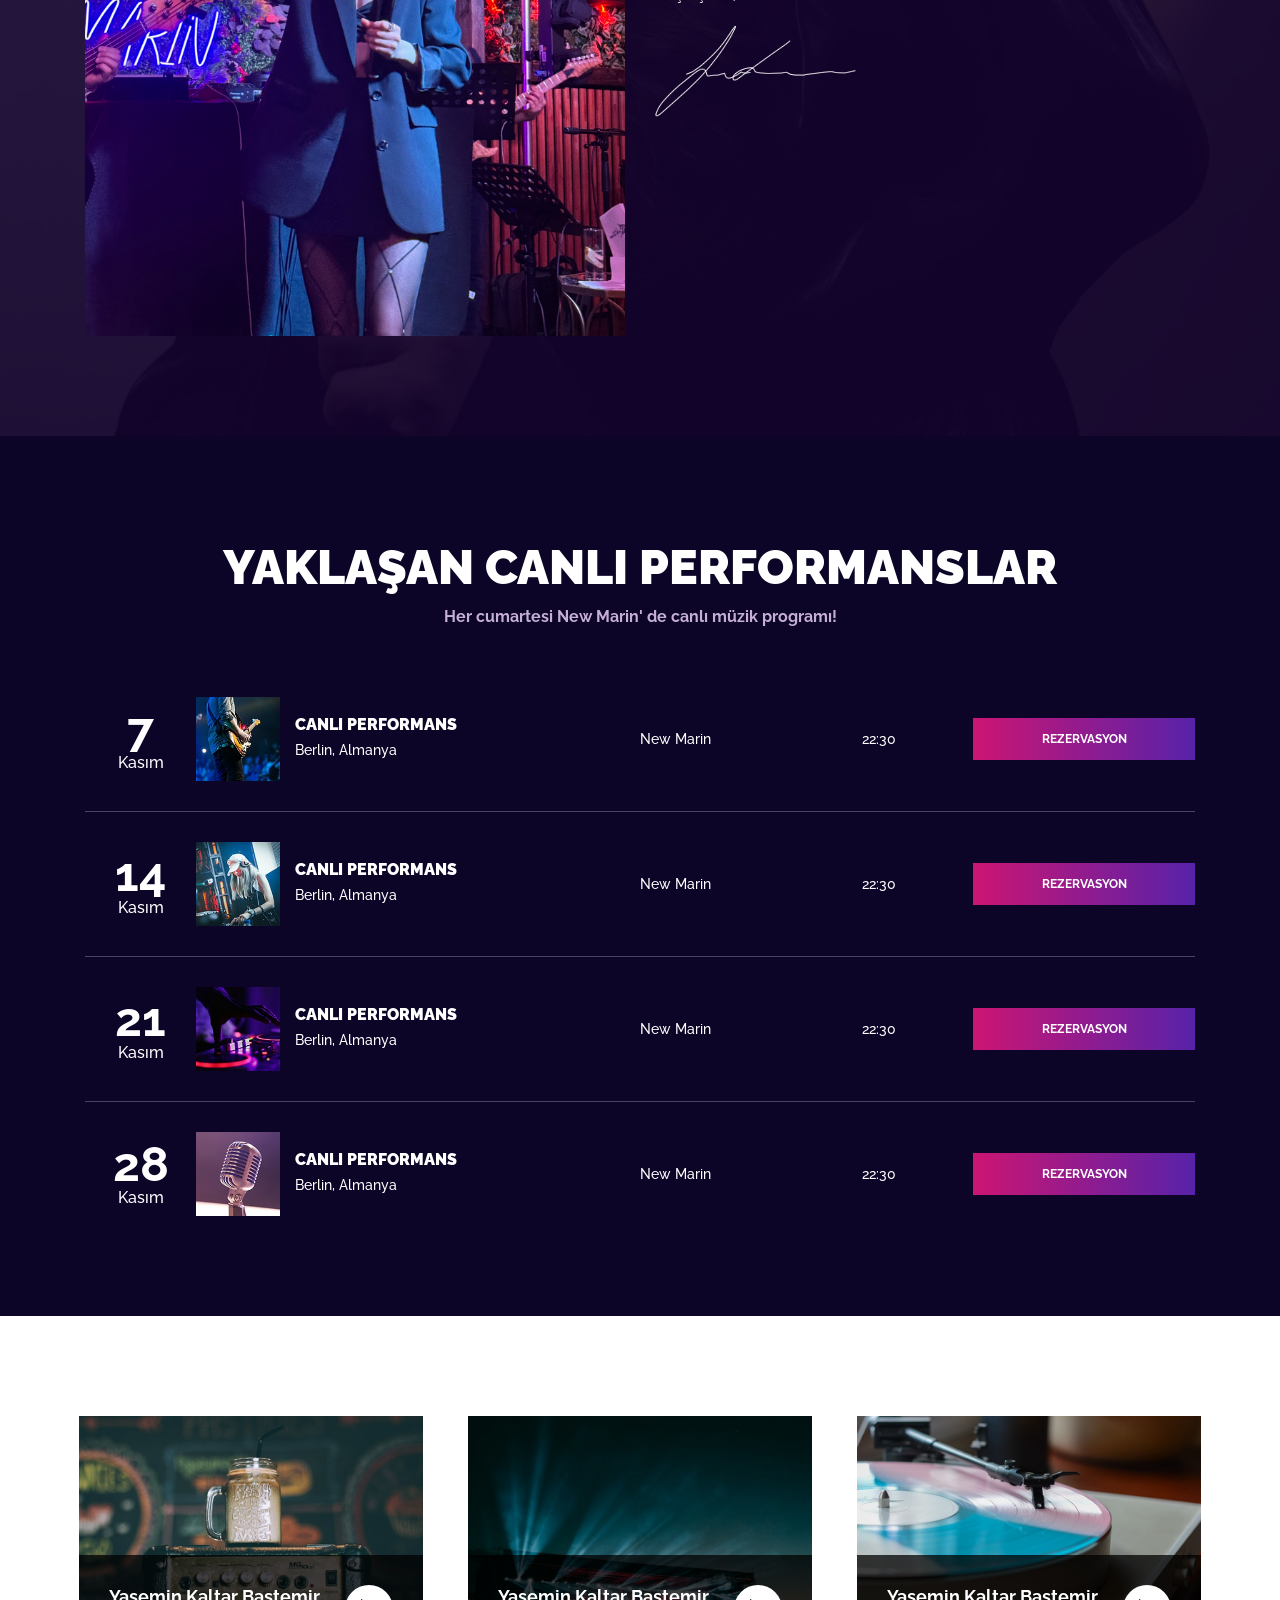
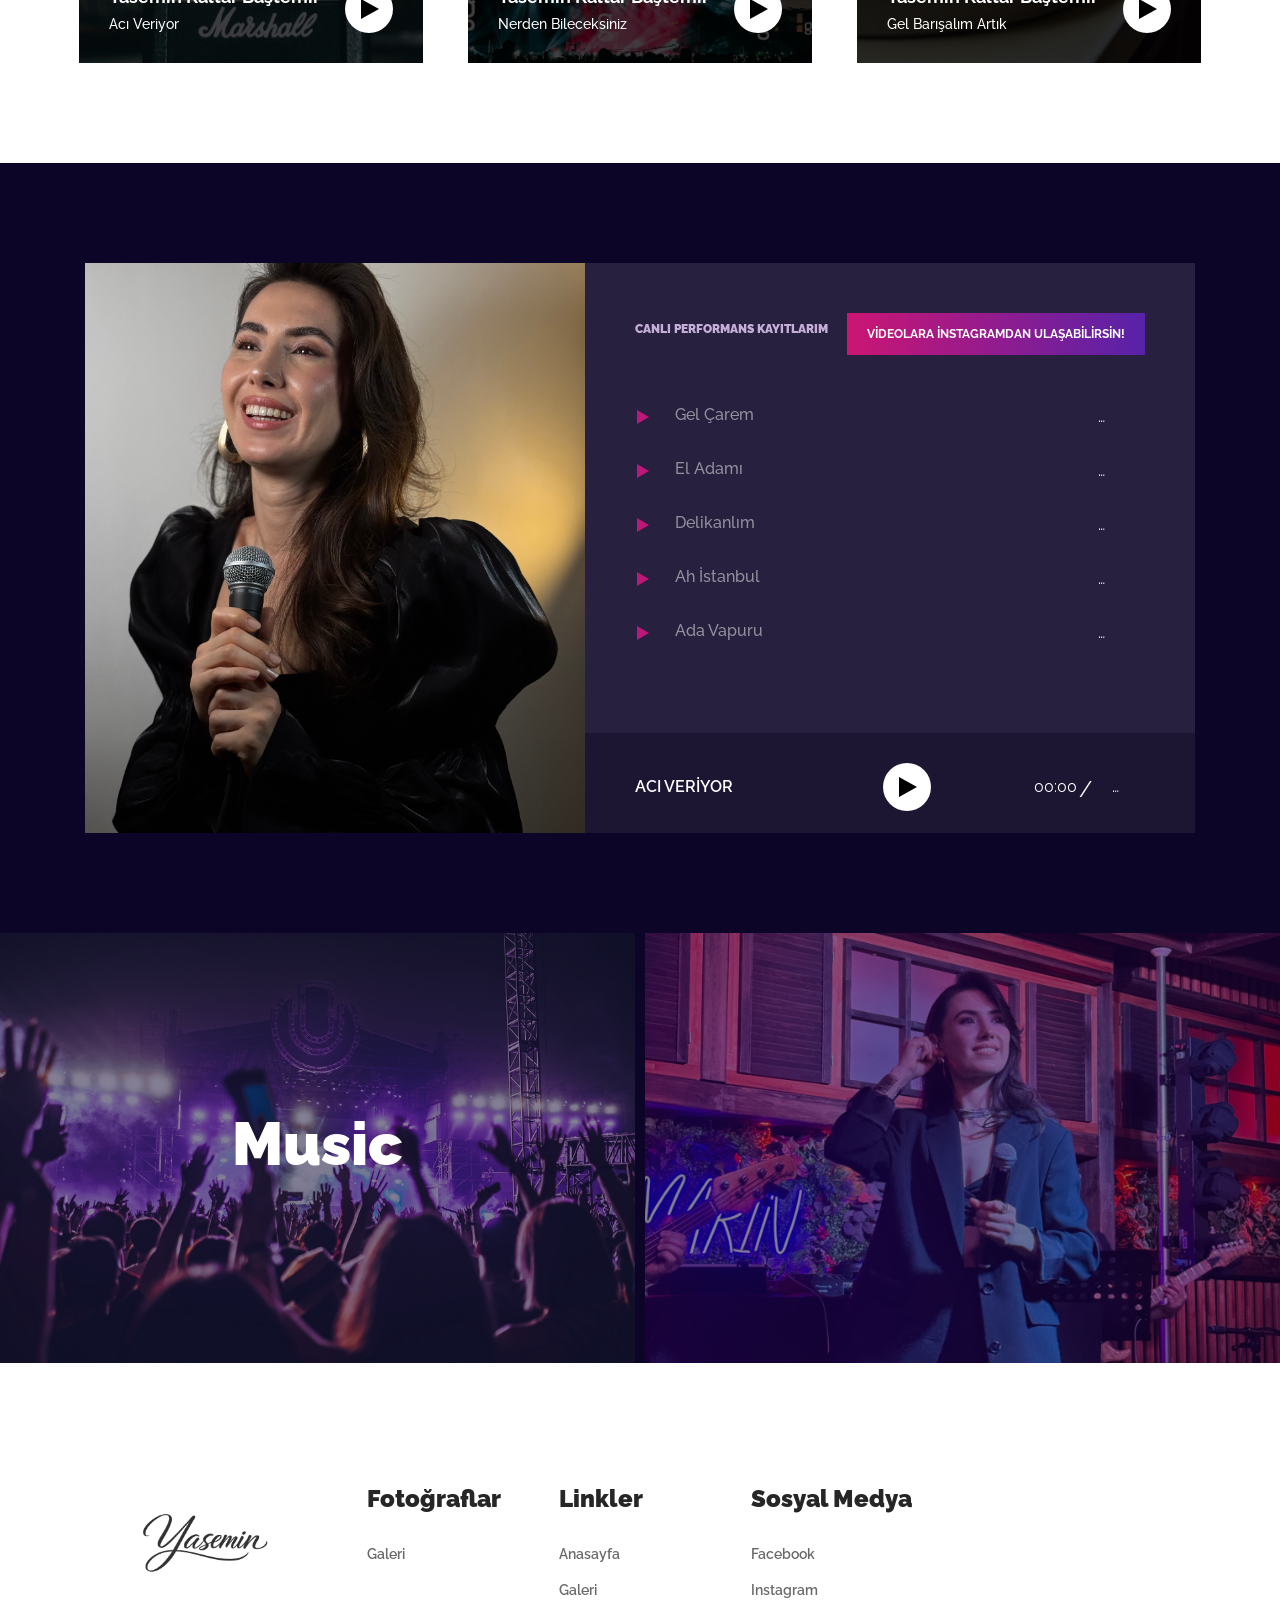
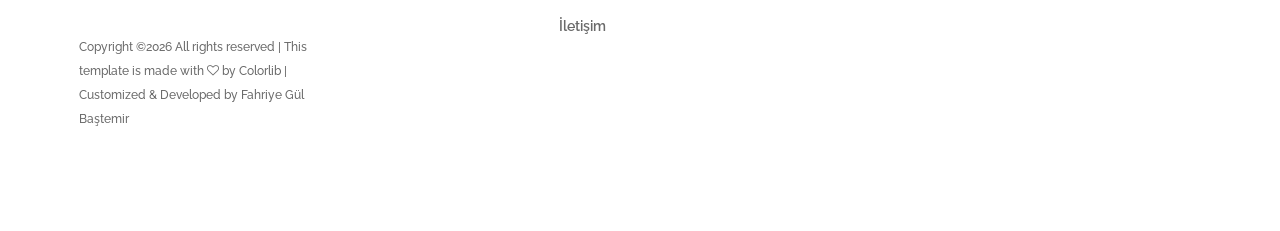
==== commit 34889ffc: "updated homepage and related assets" ====
--- a/index.html
+++ b/index.html
@@ -103,6 +103,16 @@
                 <h1 class="big-text">Yasemin</h1>
             </div>
 
+               <!-- Single Hero Slide -->
+            <div class="single-hero-slide d-flex align-items-center justify-content-center">
+                <!-- Slide Img -->
+                <div class="slide-img bg-img"
+                style="background-image: url(img/bg-img/bg-6.jpeg); background-position: 50% 10%;"></div>
+            
+                <!-- Big Text -->
+                <p class="big-text" aria-hidden="true">Yasemin</p>
+            </div>
+
             <!-- Single Hero Slide -->
             <div class="single-hero-slide d-flex align-items-center justify-content-center">
                 <!-- Slide Img -->
@@ -192,7 +202,7 @@
                         <!-- Single Upcoming Shows -->
                         <div class="single-upcoming-shows d-flex align-items-center flex-wrap">
                             <div class="shows-date">
-                                <p class="show-date">3 <span>Ekim</span></p>
+                                <p class="show-date">7 <span>Kasım</span></p>
                             </div>
                             <div class="shows-desc d-flex align-items-center">
                                 <div class="shows-img">
@@ -217,7 +227,7 @@
                         <!-- Single Upcoming Shows -->
                         <div class="single-upcoming-shows d-flex align-items-center flex-wrap">
                             <div class="shows-date">
-                                <p class="show-date">9 <span>Ekim</span></p>
+                                <p class="show-date">14 <span>Kasım</span></p>
                             </div>
                             <div class="shows-desc d-flex align-items-center">
                                 <div class="shows-img">
@@ -242,7 +252,7 @@
                         <!-- Single Upcoming Shows -->
                         <div class="single-upcoming-shows d-flex align-items-center flex-wrap">
                             <div class="shows-date">
-                                <p class="show-date">17 <span>Ekim</span></p>
+                                <p class="show-date">21 <span>Kasım</span></p>
                             </div>
                             <div class="shows-desc d-flex align-items-center">
                                 <div class="shows-img">
@@ -267,7 +277,7 @@
                         <!-- Single Upcoming Shows -->
                         <div class="single-upcoming-shows d-flex align-items-center flex-wrap">
                             <div class="shows-date">
-                                <p class="show-date">24 <span>Ekim</span></p>
+                                <p class="show-date">28 <span>Kasım</span></p>
                             </div>
                             <div class="shows-desc d-flex align-items-center">
                                 <div class="shows-img">
@@ -351,6 +361,91 @@
                                     <audio preload="none" controls>
                                     <source src="audio/Gel_Barisalim_Artik.mp3">
                                 </audio>
+                                </div>
+                            </div>
+                        </div>
+
+                        <!-- Single Music Player -->
+                        <div class="single-music-player">
+                            <img src="img/bg-img/bg-4.jpg" alt="Yasemin Kaltar Baştemir">
+
+                            <div class="music-info d-flex justify-content-between">
+                                <div class="music-text">
+                                    <p class="track-artist">Yasemin Kaltar Baştemir</p>
+                                    <h3 class="track-title">Ada Vapuru</h3>
+                                </div>
+                                <div class="music-play-icon">
+                                    <audio preload="none" controls>
+                                        <source src="audio/Ada_Vapuru.mp3">
+                                    </audio>
+                                </div>
+                            </div>
+                        </div>
+
+                        <!-- Single Music Player -->
+                        <div class="single-music-player">
+                            <img src="img/bg-img/bg-5.jpg" alt="Yasemin Kaltar Baştemir">
+
+                            <div class="music-info d-flex justify-content-between">
+                                <div class="music-text">
+                                    <p class="track-artist">Yasemin Kaltar Baştemir</p>
+                                    <h3 class="track-title">Ah İstanbul</h3>
+                                </div>
+                                <div class="music-play-icon">
+                                    <audio preload="none" controls>
+                                        <source src="audio/Ah_Istanbul.mp3">
+                                    </audio>
+                                </div>
+                            </div>
+                        </div>
+
+                        <!-- Single Music Player -->
+                        <div class="single-music-player">
+                            <img src="img/bg-img/Berlin_Almanya2.png" alt="Yasemin Kaltar Baştemir">
+
+                            <div class="music-info d-flex justify-content-between">
+                                <div class="music-text">
+                                    <p class="track-artist">Yasemin Kaltar Baştemir</p>
+                                    <h3 class="track-title">Delikanlım</h3>
+                                </div>
+                                <div class="music-play-icon">
+                                    <audio preload="none" controls>
+                                        <source src="audio/Delikanlım.mp3">
+                                    </audio>
+                                </div>
+                            </div>
+                        </div>
+
+                        <!-- Single Music Player -->
+                        <div class="single-music-player">
+                            <img src="img/bg-img/Berlin_Almanya3.png" alt="Yasemin Kaltar Baştemir">
+
+                            <div class="music-info d-flex justify-content-between">
+                                <div class="music-text">
+                                    <p class="track-artist">Yasemin Kaltar Baştemir</p>
+                                    <h3 class="track-title">El Adamı</h3>
+                                </div>
+                                <div class="music-play-icon">
+                                    <audio preload="none" controls>
+                                        <source src="audio/El_Adamı.mp3">
+                                    </audio>
+                                </div>
+                            </div>
+                        </div>
+
+                        <!-- Single Music Player -->
+                        <div class="single-music-player">
+                            <img src="img/bg-img/Paris_Fransa.png" alt="Yasemin Kaltar Baştemir">
+
+                            <div class="music-info d-flex justify-content-between">
+                                <div class="music-text">
+                                    <p class="track-artist">Yasemin Kaltar Baştemir</p>
+                                    <h3 class="track-title">Gel Çarem</h3>
+                                </div>
+                                <div class="music-play-icon">
+                                    <audio preload="none" controls>
+                                        <source src="audio/Gel_Carem.mp3">
+                                    </audio>
                                 </div>
                             </div>
                         </div>
--- a/style.css
+++ b/style.css
@@ -1054,6 +1054,9 @@
   z-index: 1;
   overflow: hidden; }
   .single-music-player img {
+    width: 100%;
+    aspect-ratio: 800 / 574;
+    object-fit: cover;
     -webkit-transition-duration: 1000ms;
     transition-duration: 1000ms; }
   .single-music-player .music-info {
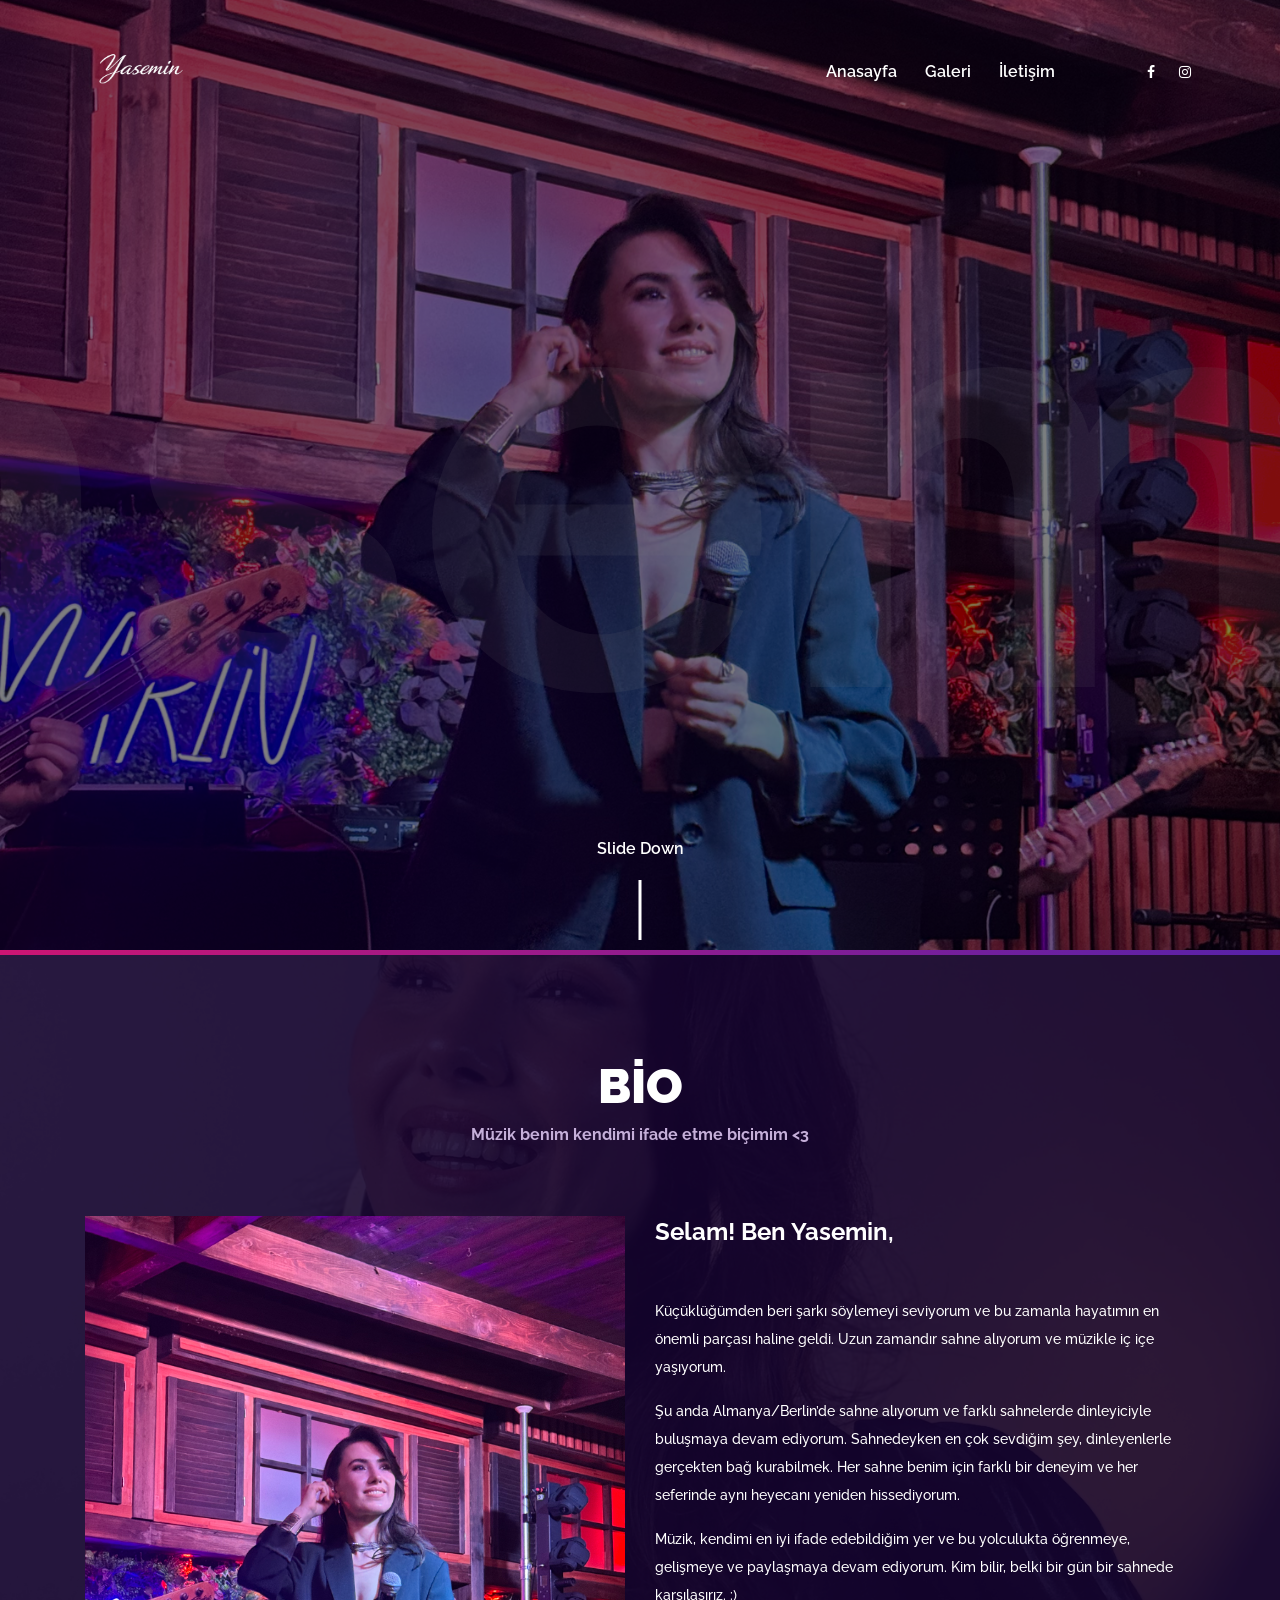
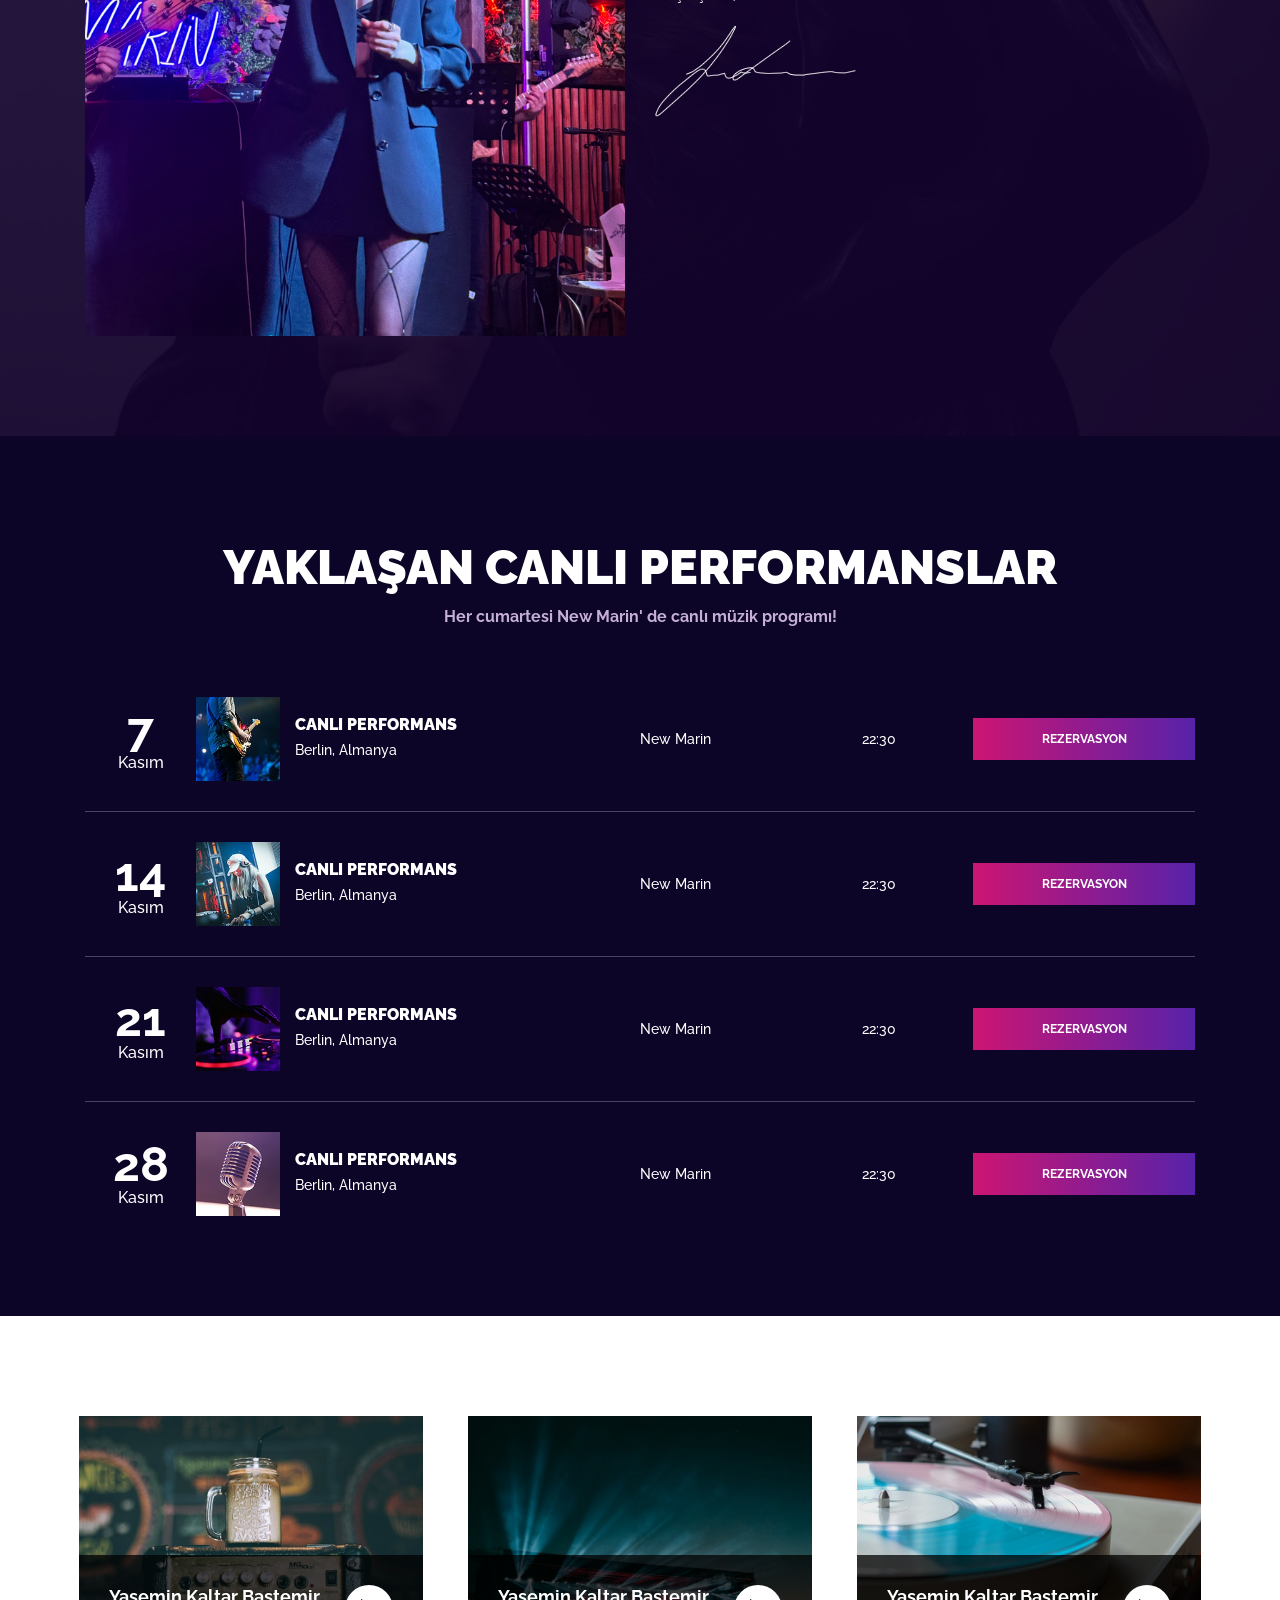
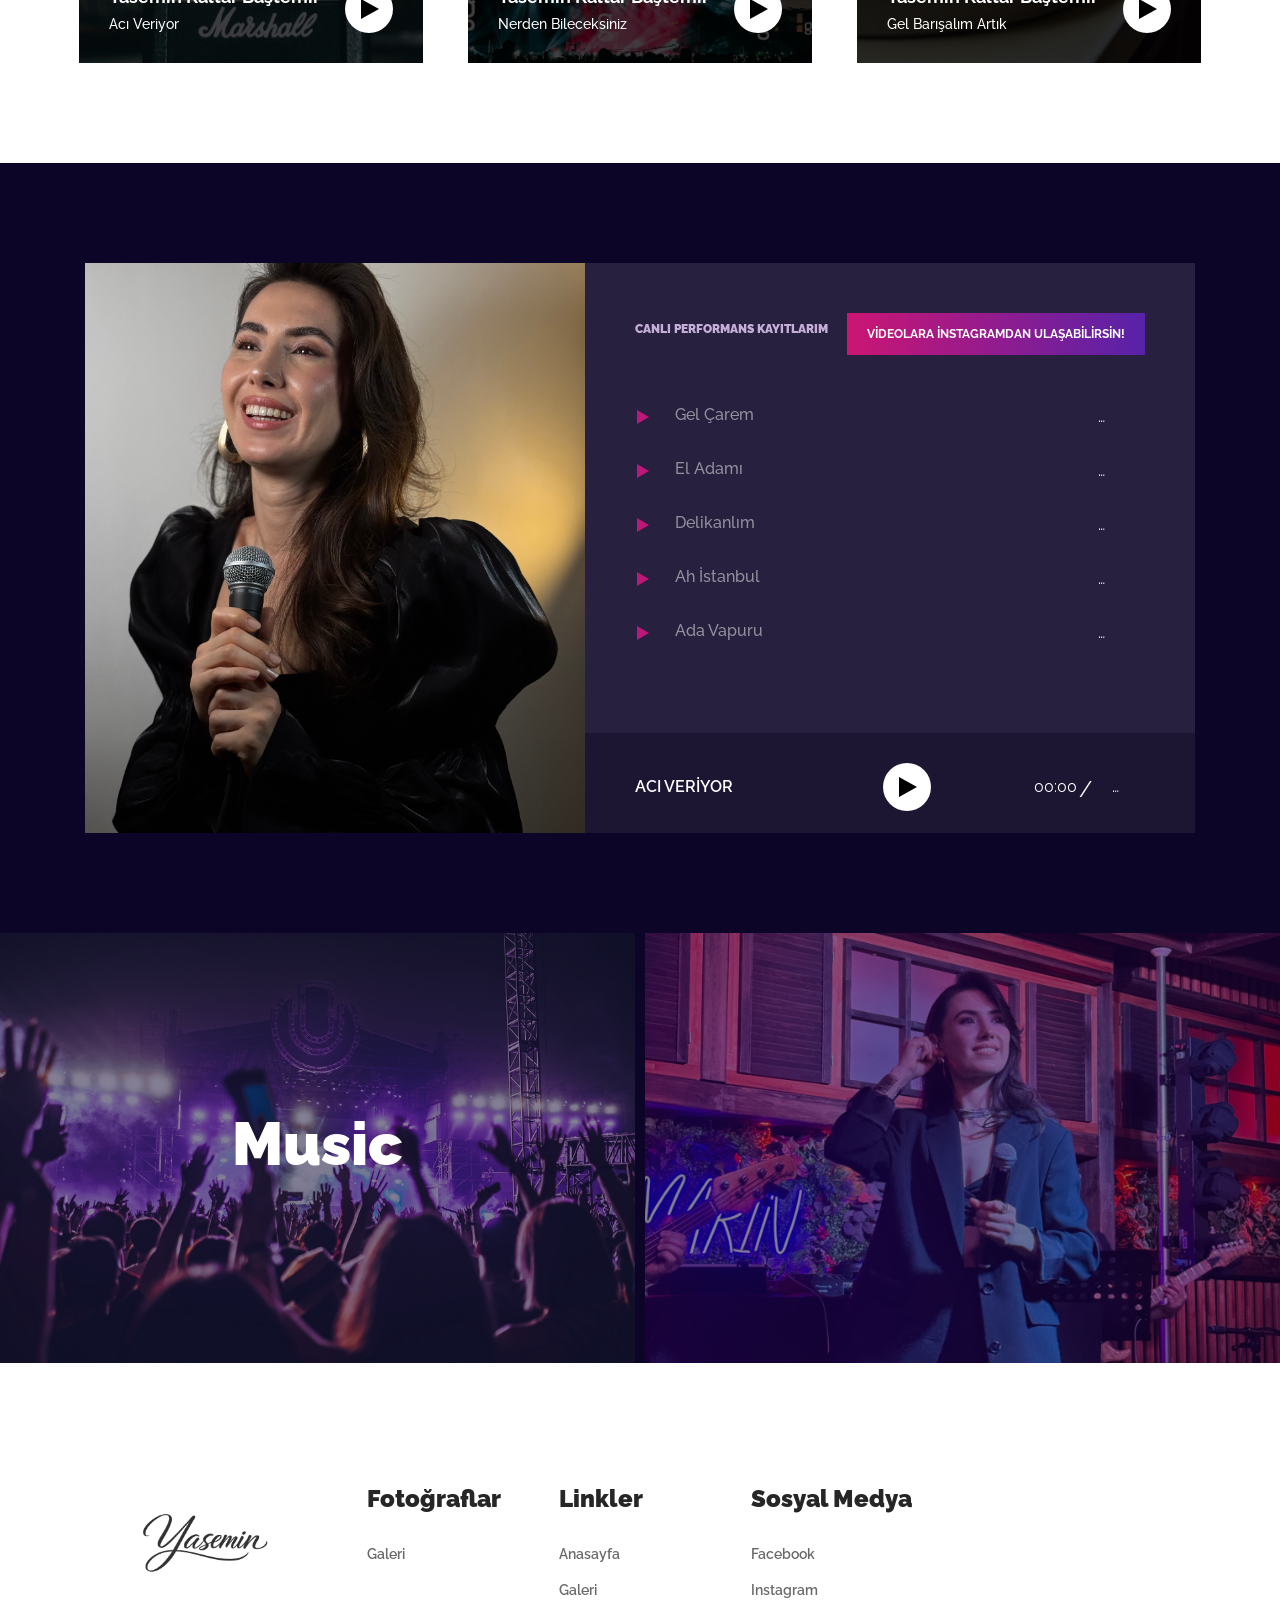
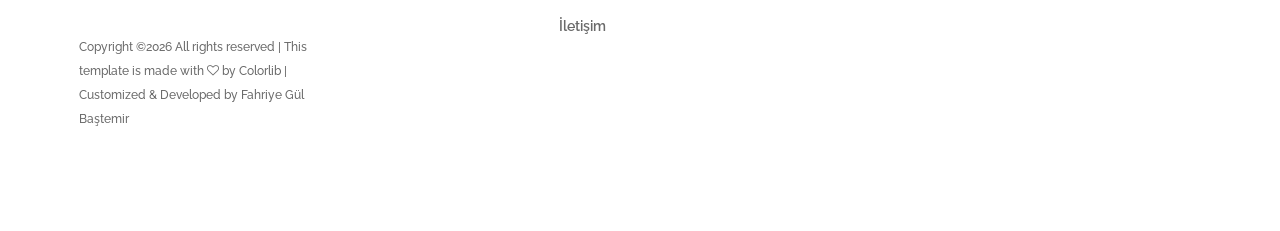
==== commit 72f33bfb: "Pipeline test commit" ====
--- a/index.html
+++ b/index.html
@@ -72,7 +72,7 @@
                                 <!-- Social Button -->
                                 <div class="top-social-info">
                                     <a href="https://www.facebook.com/share/1JrsDWELYU/?mibextid=wwXIfr" target="_blank"><i class="fa fa-facebook" aria-hidden="true"></i></a>
-                                    <a href="#"><i class="fa fa-youtube" aria-hidden="true"></i></a>
+                                   <!--<a href="#"><i class="fa fa-youtube" aria-hidden="true"></i></a>--> 
                                     <a href="https://www.instagram.com/yaseminofficials?igsh=eW03cDE5azkxdW9x" target="_blank"><i class="fa fa-instagram" aria-hidden="true"></i></a>
                                 </div>
 
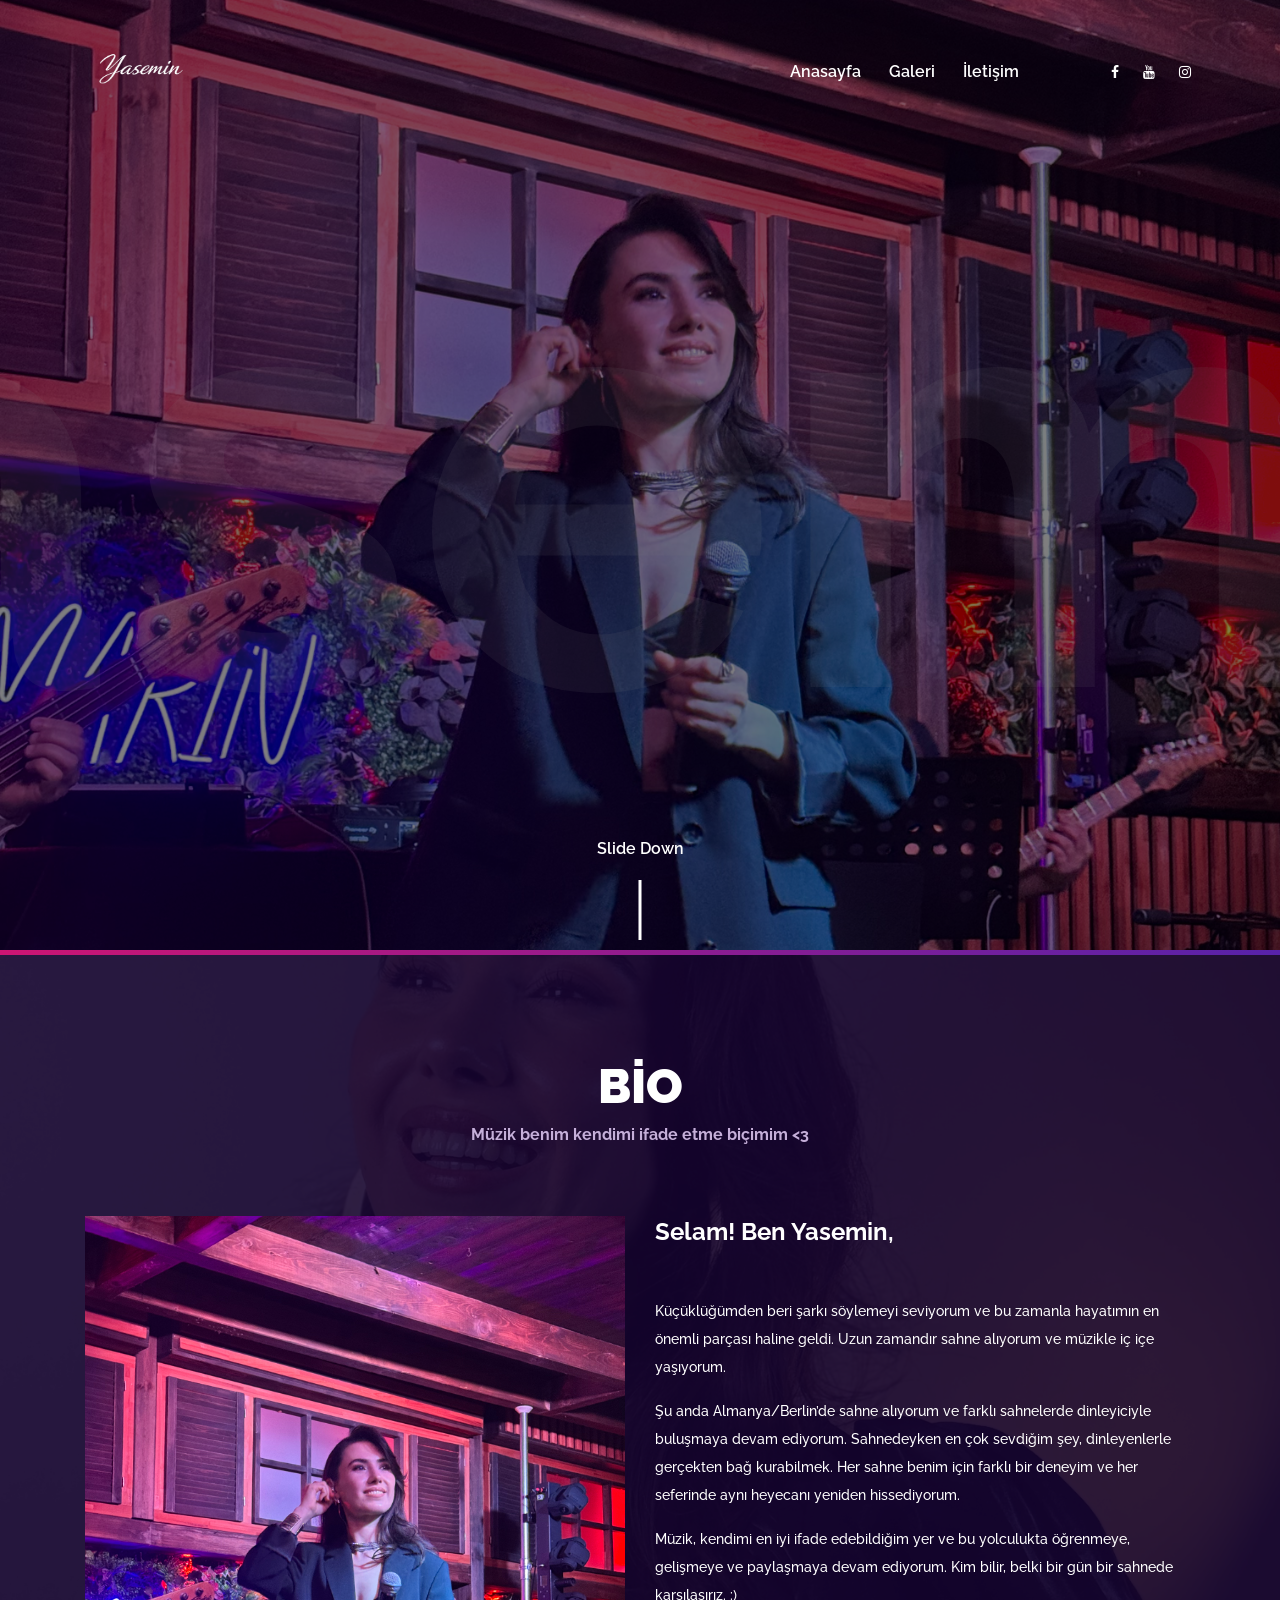
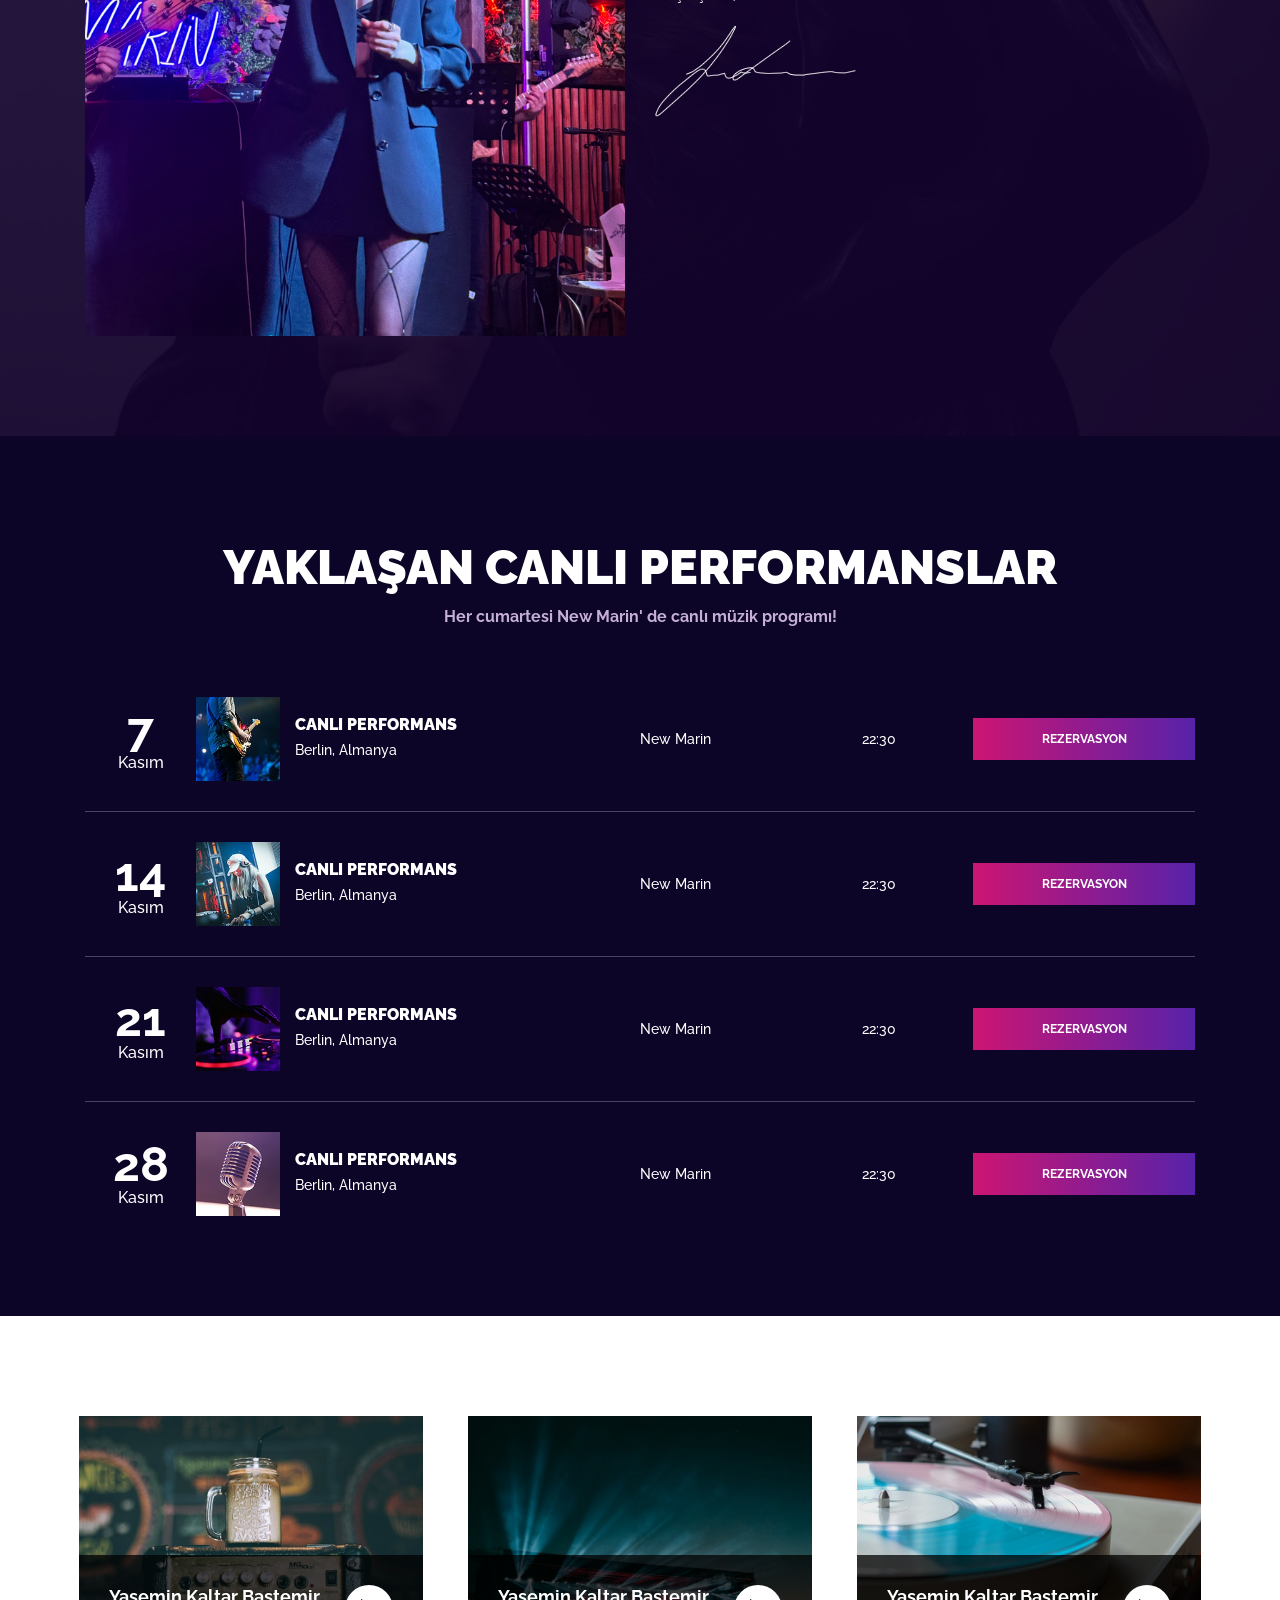
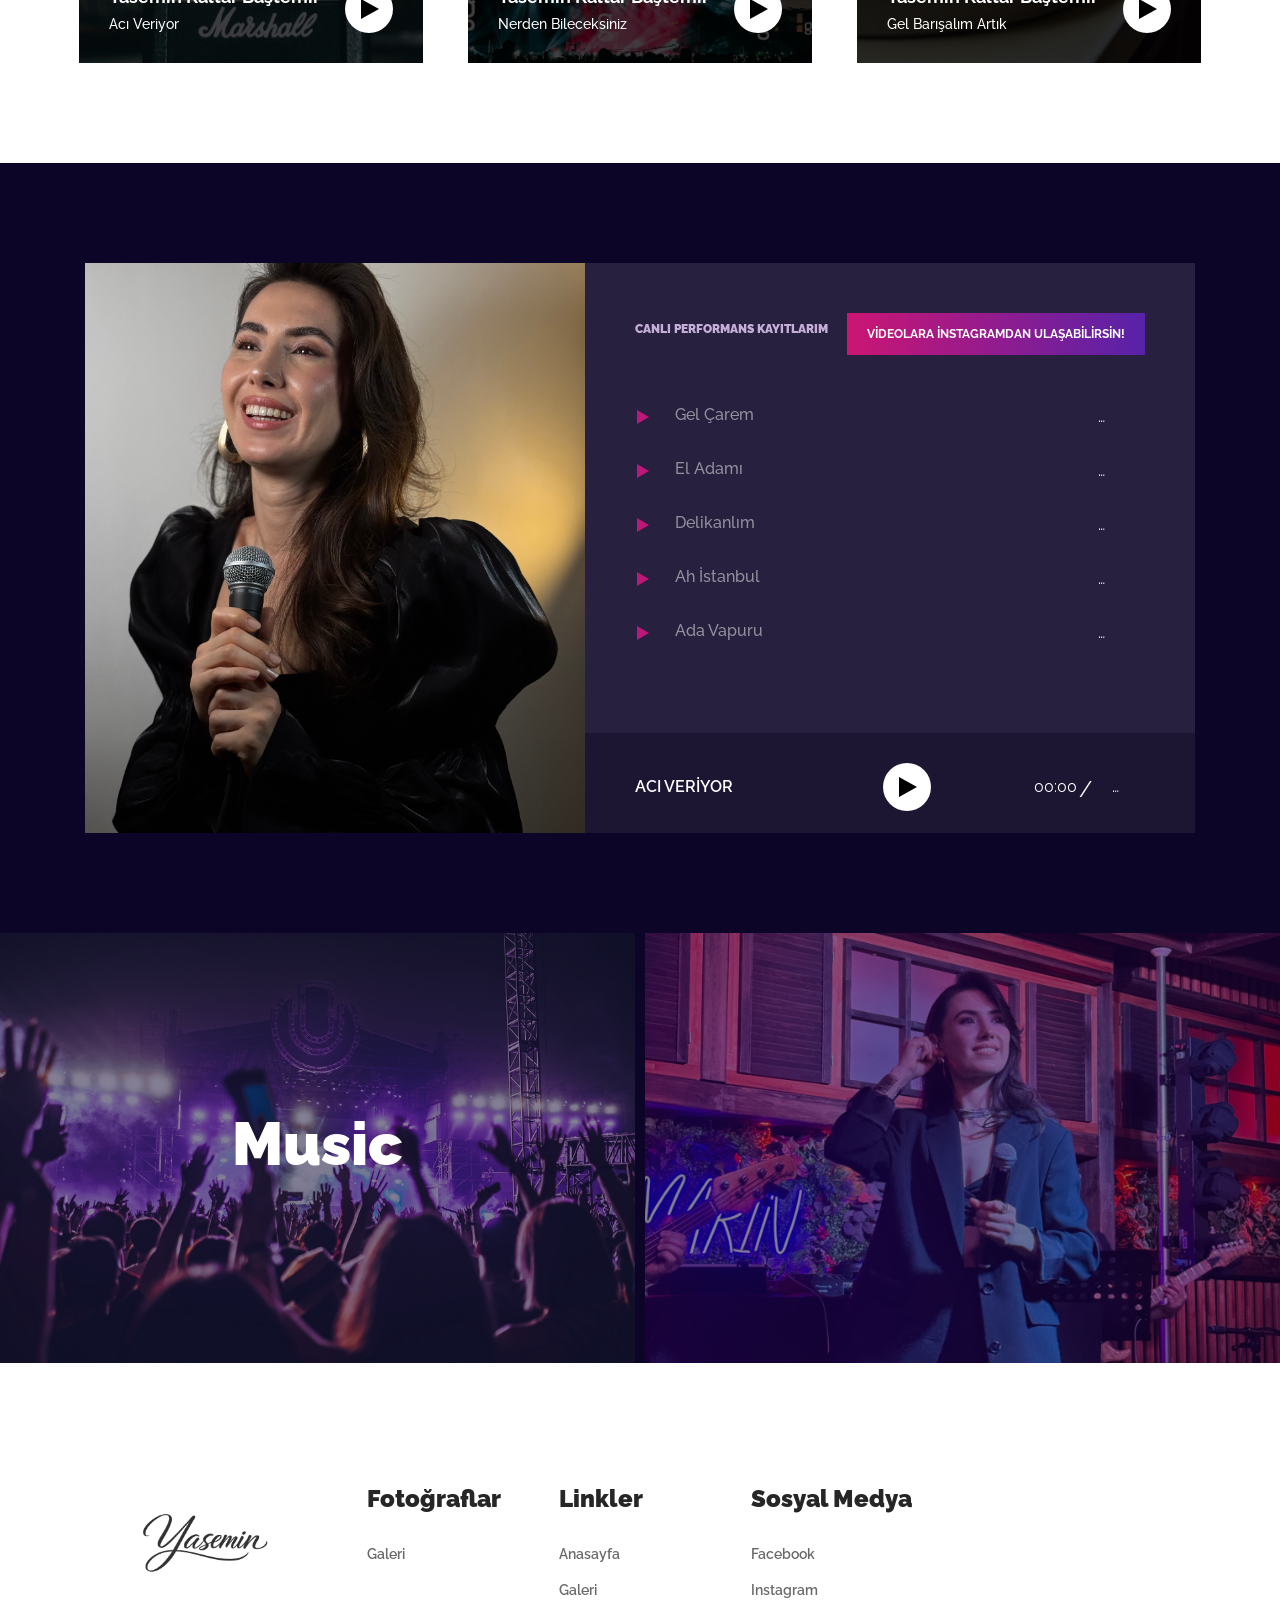
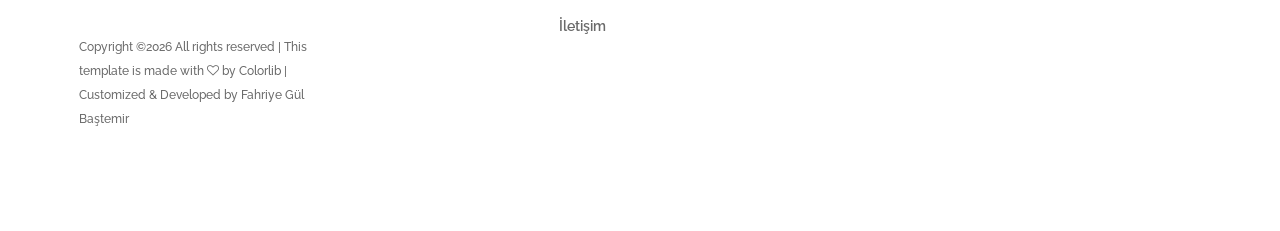
==== commit 6059b500: "Pipeline test commit" ====
--- a/index.html
+++ b/index.html
@@ -72,7 +72,7 @@
                                 <!-- Social Button -->
                                 <div class="top-social-info">
                                     <a href="https://www.facebook.com/share/1JrsDWELYU/?mibextid=wwXIfr" target="_blank"><i class="fa fa-facebook" aria-hidden="true"></i></a>
-                                   <!--<a href="#"><i class="fa fa-youtube" aria-hidden="true"></i></a>--> 
+                                    <a href="#"><i class="fa fa-youtube" aria-hidden="true"></i></a>
                                     <a href="https://www.instagram.com/yaseminofficials?igsh=eW03cDE5azkxdW9x" target="_blank"><i class="fa fa-instagram" aria-hidden="true"></i></a>
                                 </div>
 
